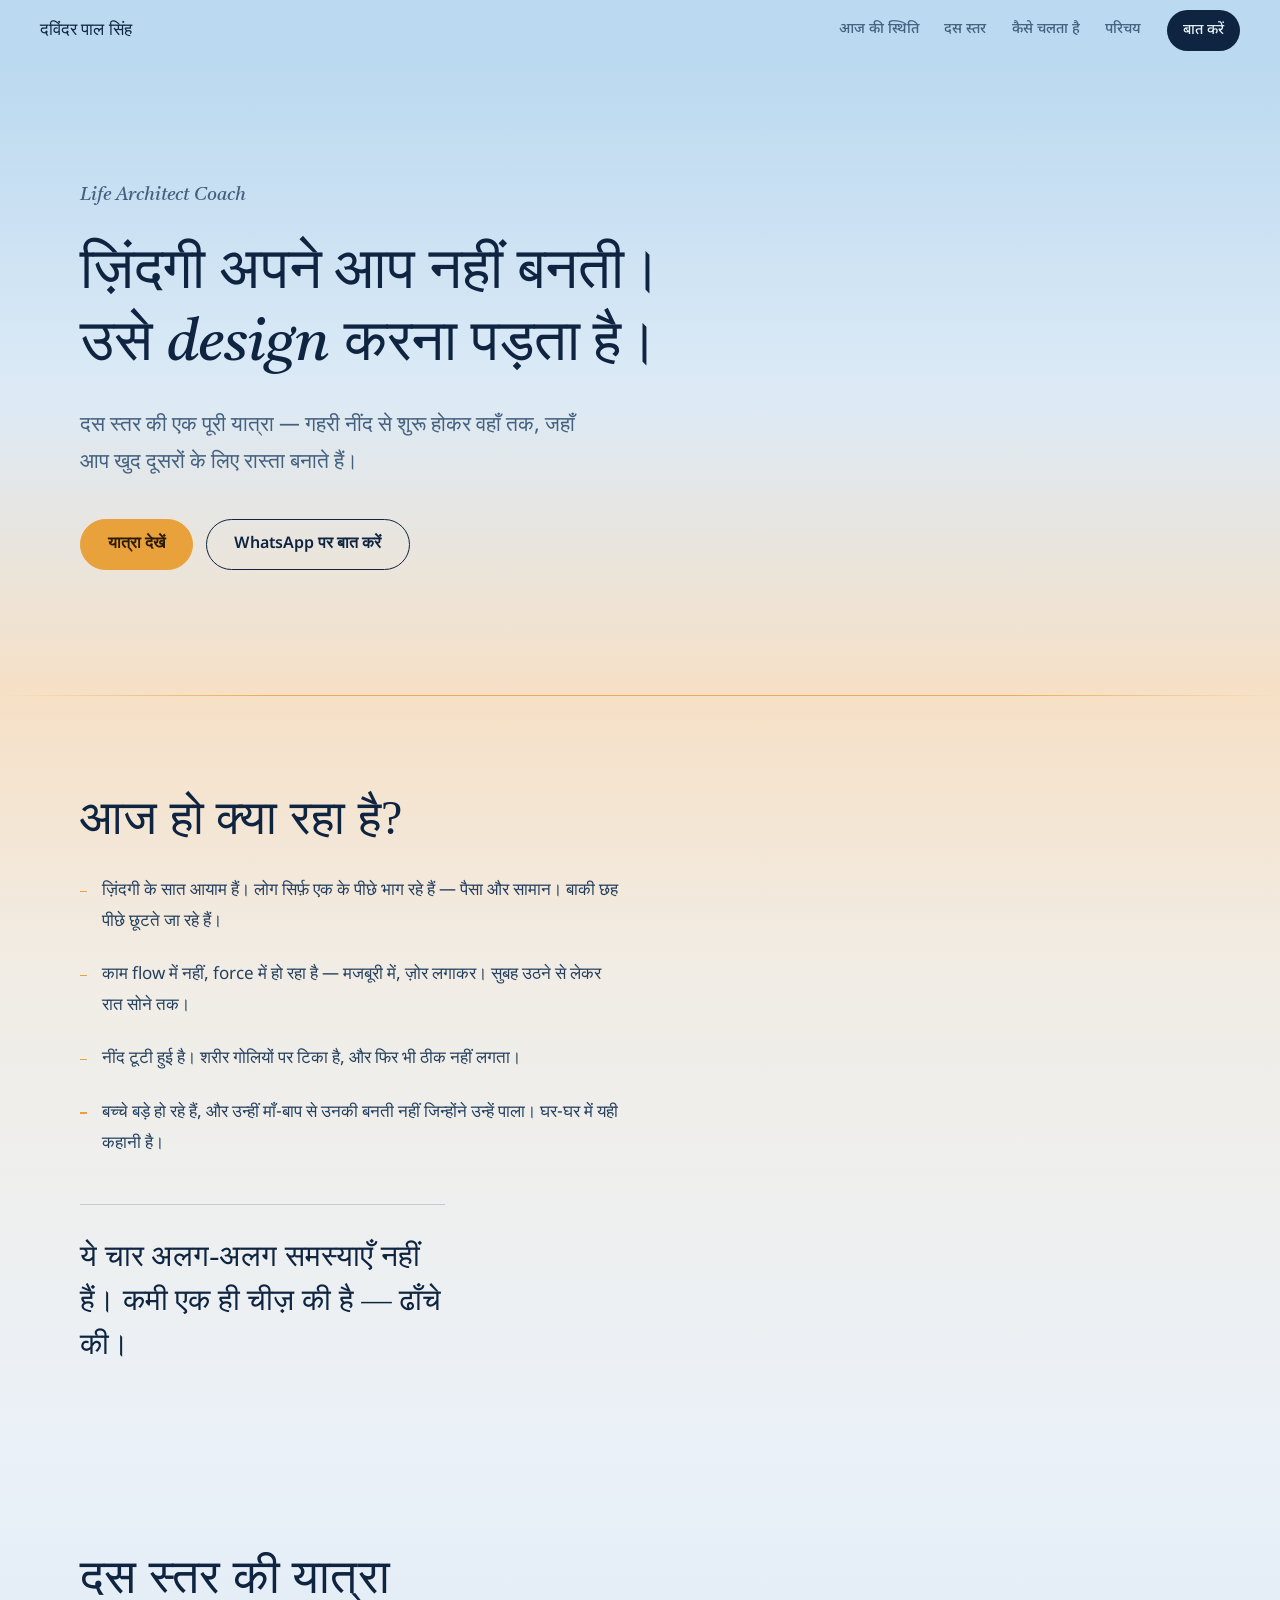
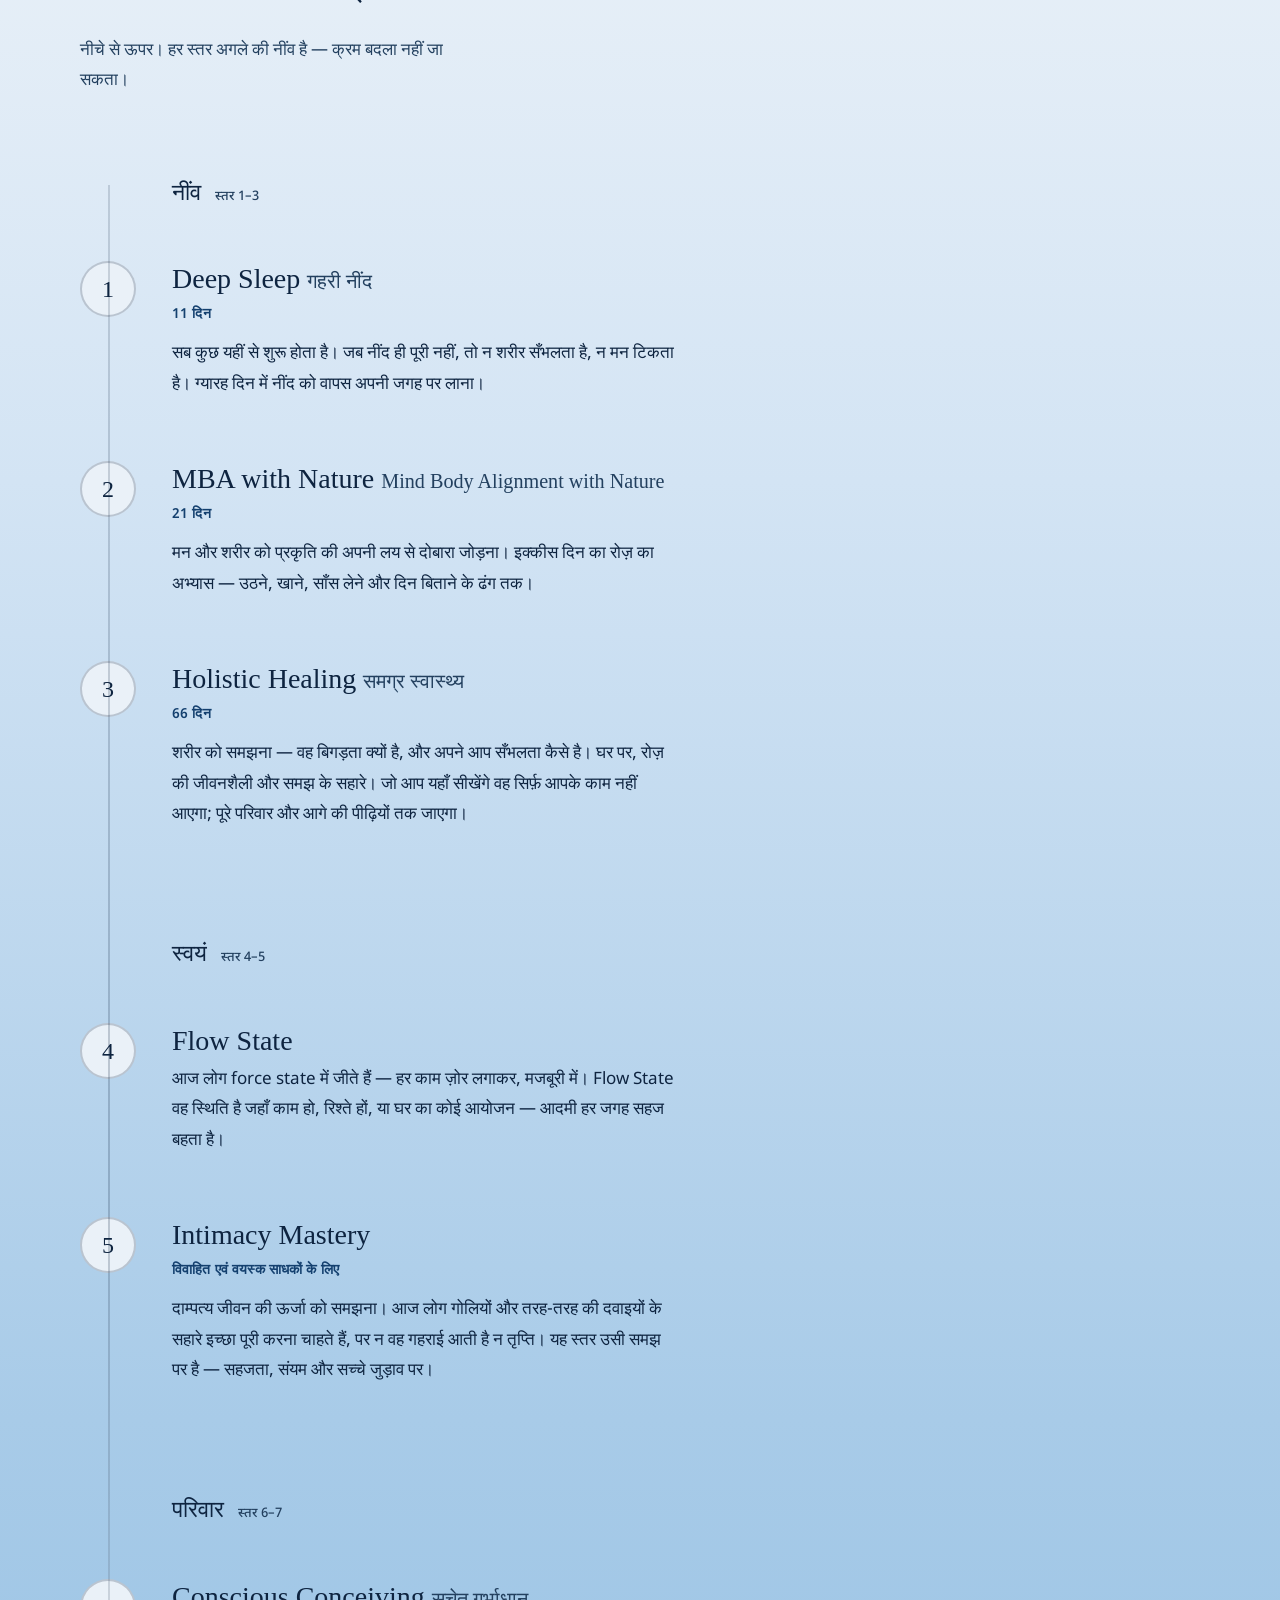
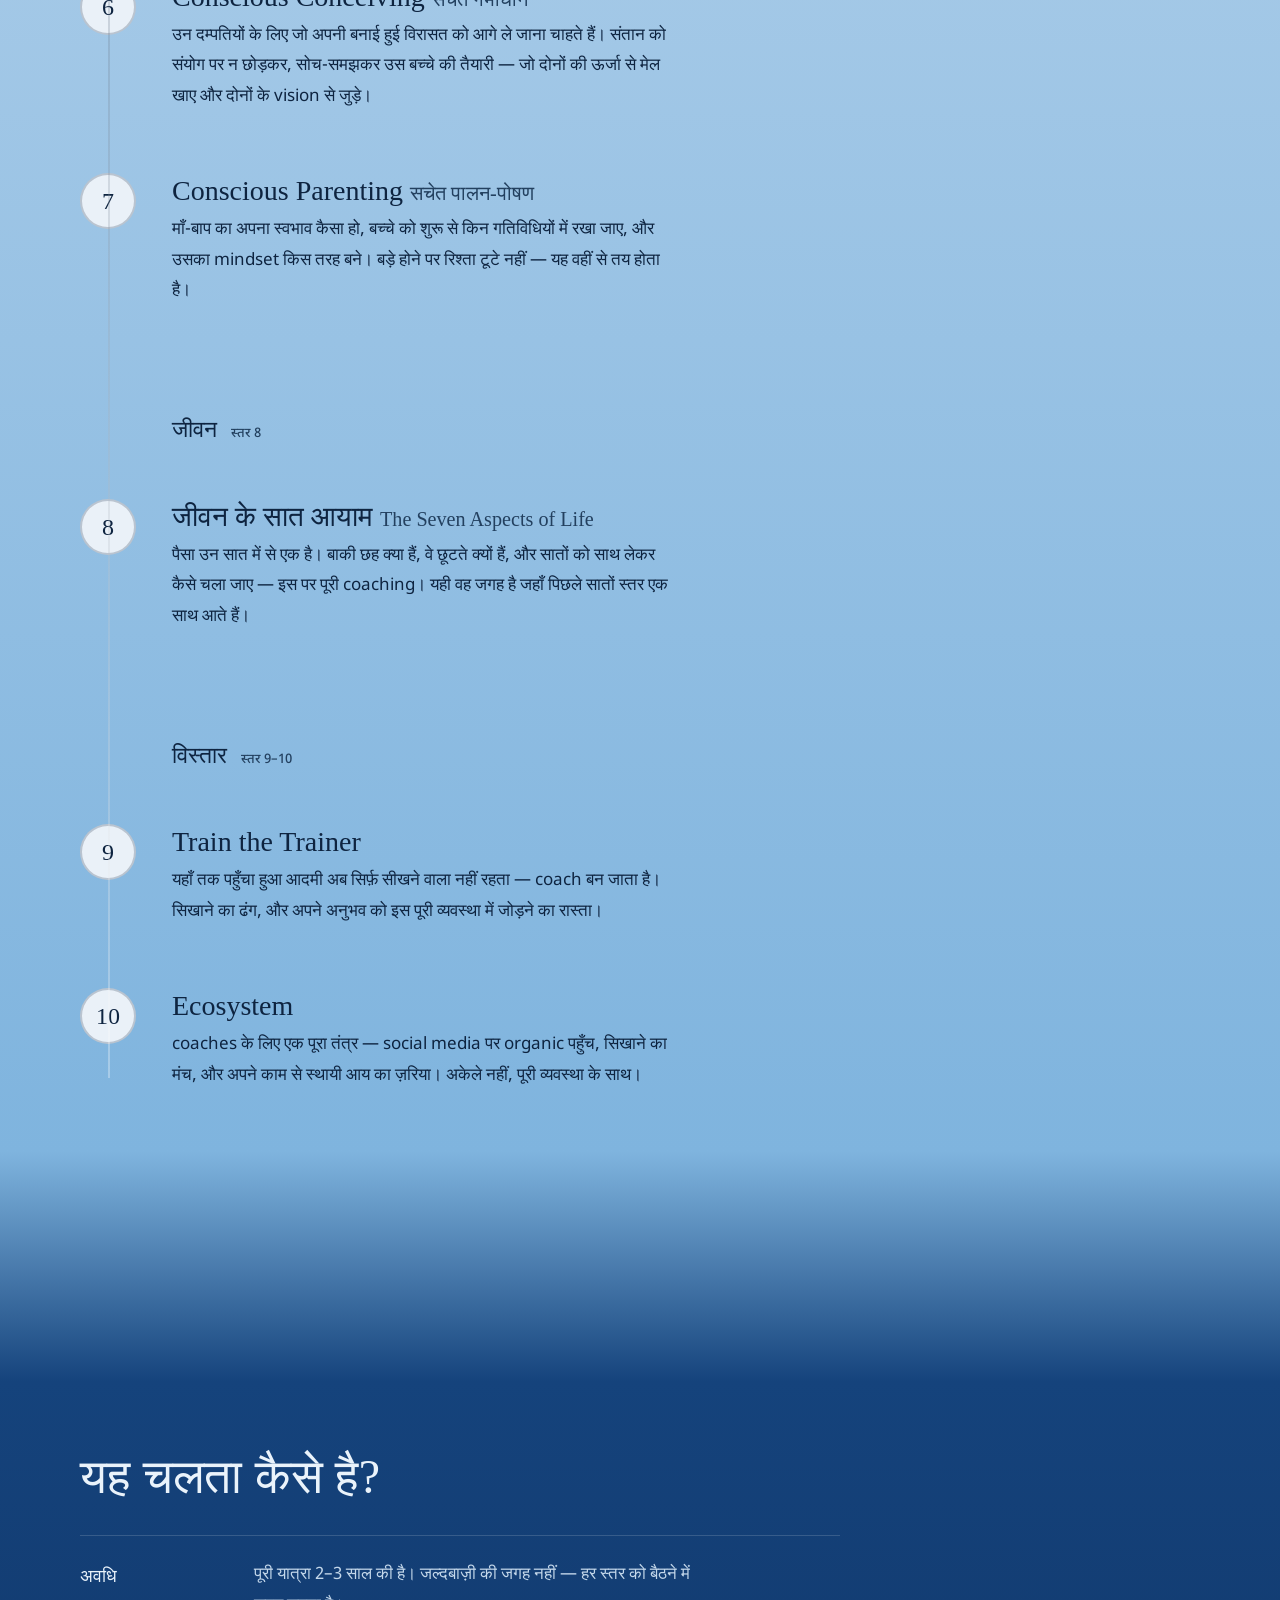
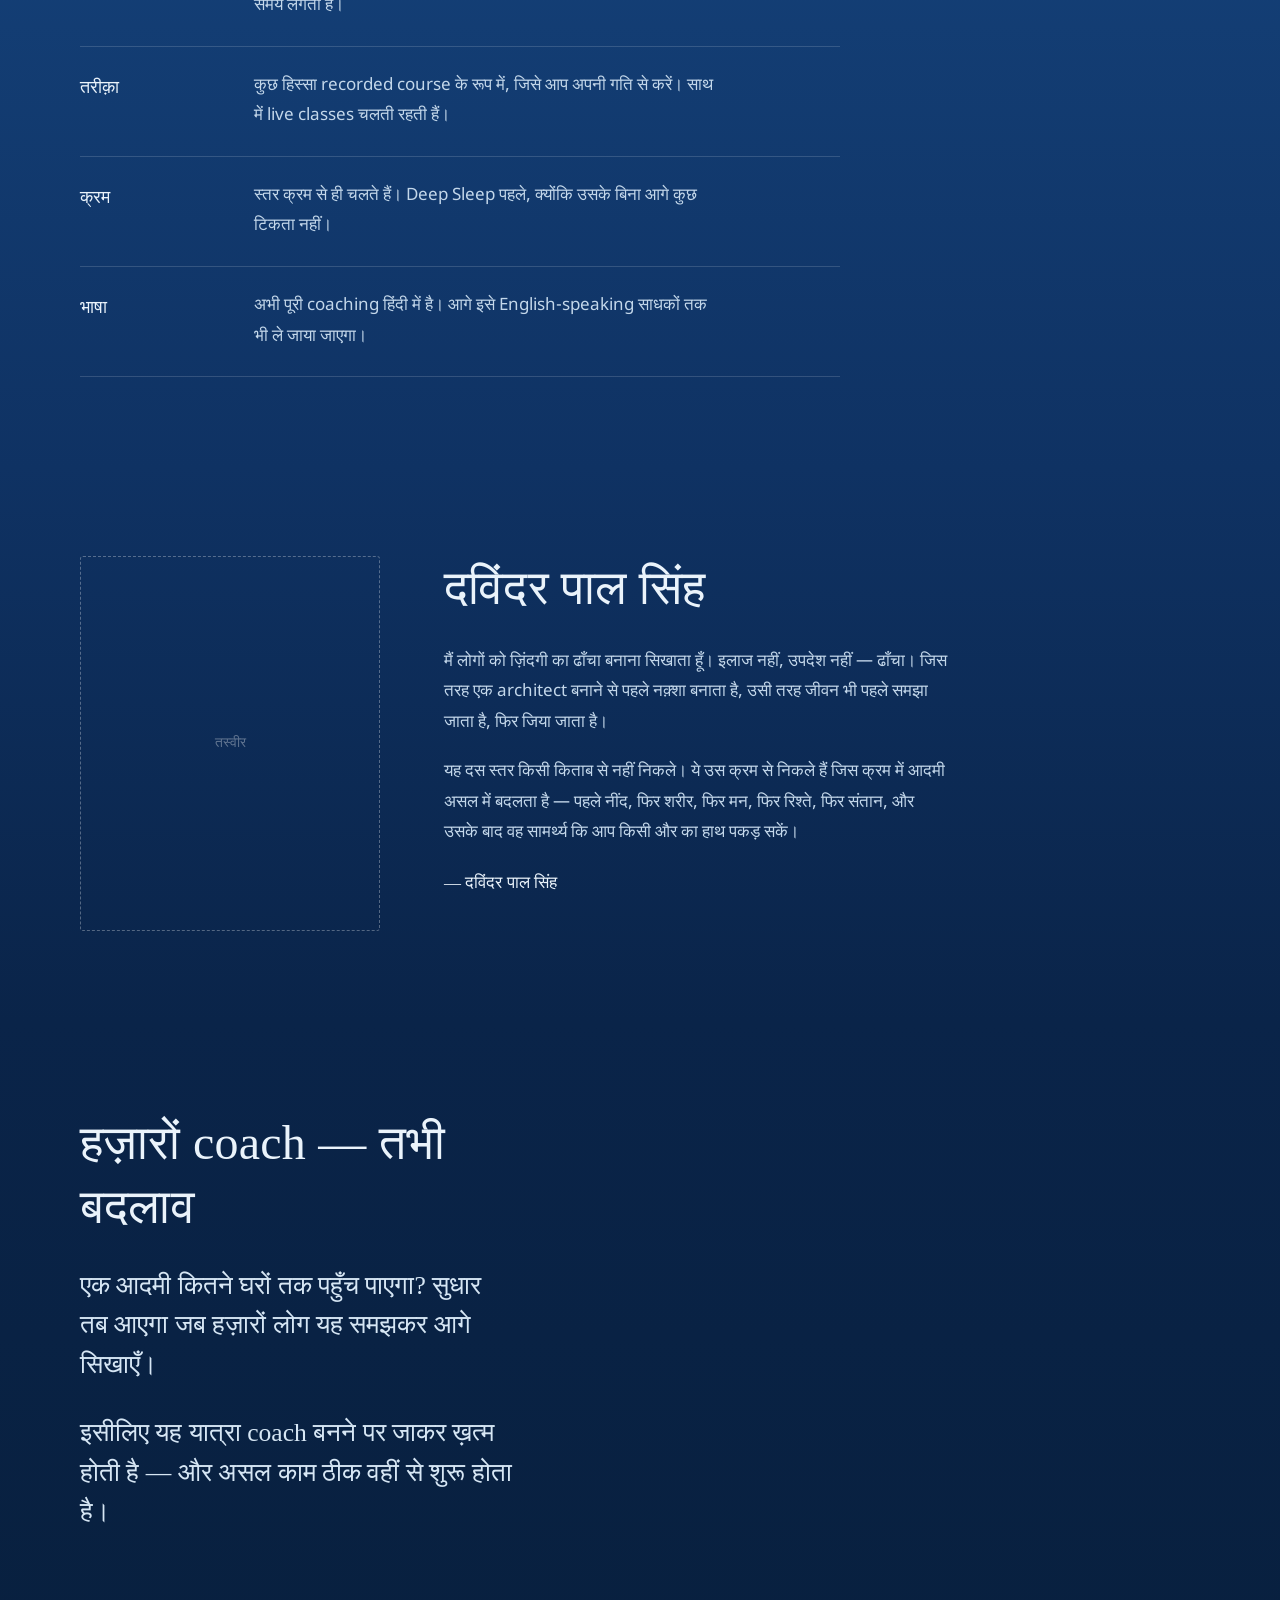
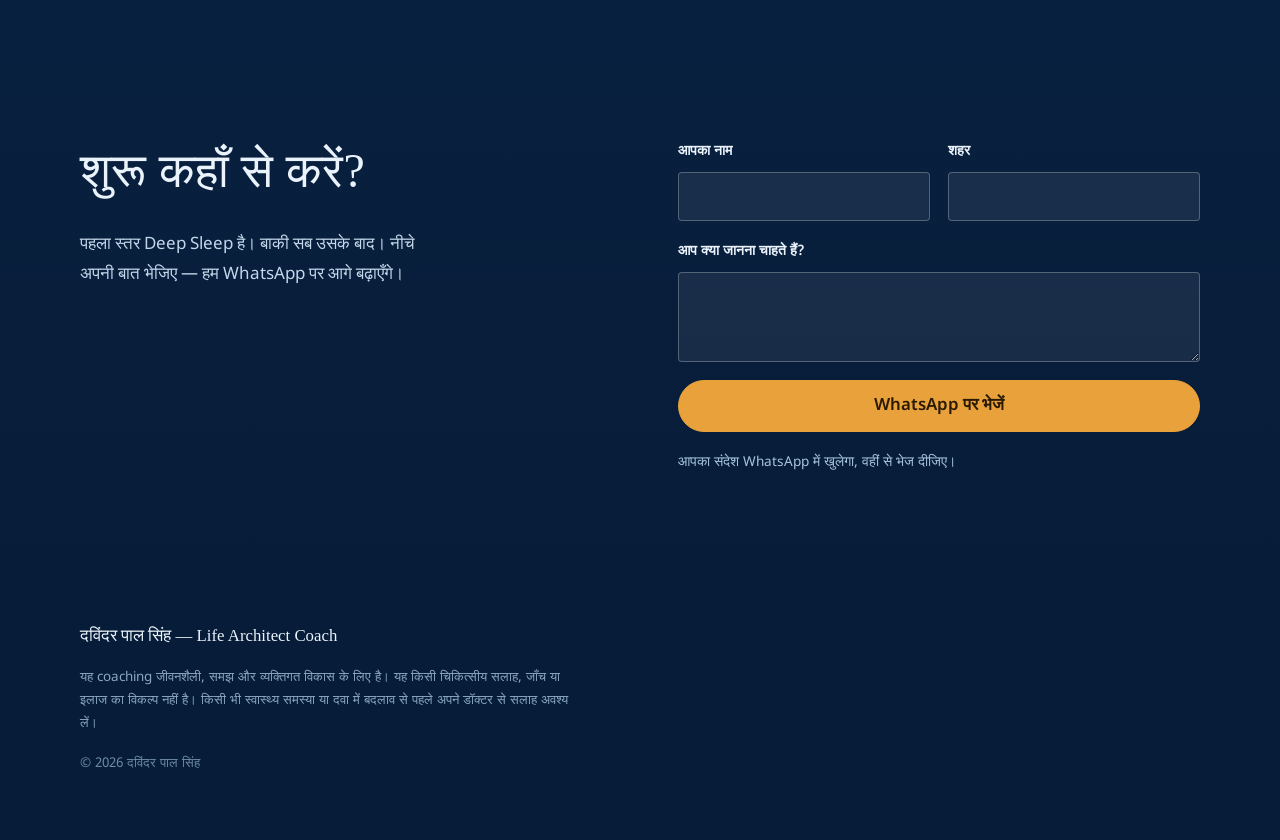
==== index.html @ b6b963d0 "Build the Life Architect Coach site Hindi-first landing page for Davinder Pal Singh's ten-level coac" ====
<!doctype html>
<html lang="hi">
<head>
<meta charset="utf-8">
<meta name="viewport" content="width=device-width, initial-scale=1">
<title>दविंदर पाल सिंह — Life Architect Coach</title>
<meta name="description" content="दस स्तर की एक पूरी यात्रा — गहरी नींद से शुरू होकर वहाँ तक, जहाँ आप खुद दूसरों के लिए रास्ता बनाते हैं। Life Architect Coach दविंदर पाल सिंह के साथ।">
<meta name="theme-color" content="#BBD9F0">

<meta property="og:type" content="website">
<meta property="og:locale" content="hi_IN">
<meta property="og:title" content="दविंदर पाल सिंह — Life Architect Coach">
<meta property="og:description" content="दस स्तर की एक पूरी यात्रा — गहरी नींद से लेकर coach बनने तक।">
<!-- EDIT: अपनी website का पता और share image यहाँ डालें -->
<meta property="og:url" content="https://dhruvmadan01.github.io/davinderpalsingh/">
<meta name="twitter:card" content="summary_large_image">

<link rel="icon" href="assets/favicon.svg" type="image/svg+xml">
<link rel="preload" href="assets/fonts/noto-deva-400.woff2" as="font" type="font/woff2" crossorigin>
<link rel="preload" href="assets/fonts/tiro-deva-400.woff2" as="font" type="font/woff2" crossorigin>
<link rel="stylesheet" href="assets/css/fonts.css">
<link rel="stylesheet" href="assets/css/site.css">
</head>
<body>

<a class="skip" href="#yatra">सीधे यात्रा पर जाएँ</a>

<header class="topbar" id="topbar">
  <a class="topbar__name" href="#top">दविंदर पाल सिंह</a>
  <nav class="topbar__nav" aria-label="मुख्य">
    <a href="#samasya">आज की स्थिति</a>
    <a href="#yatra">दस स्तर</a>
    <a href="#prarup">कैसे चलता है</a>
    <a href="#parichay">परिचय</a>
    <a class="topbar__cta" data-wa href="#sampark">बात करें</a>
  </nav>
</header>

<main id="top">

  <!-- ─────────────  HERO · ज़मीन, भोर  ───────────── -->
  <section class="hero" id="hero">
    <div class="wrap hero__inner">
      <p class="hero__role">Life Architect Coach</p>
      <h1 class="hero__title">
        ज़िंदगी अपने आप नहीं बनती।<br>
        उसे <em>design</em> करना पड़ता है।
      </h1>
      <p class="hero__lede">
        दस स्तर की एक पूरी यात्रा — गहरी नींद से शुरू होकर वहाँ तक,
        जहाँ आप खुद दूसरों के लिए रास्ता बनाते हैं।
      </p>
      <div class="hero__actions">
        <a class="btn btn--sun" href="#yatra">यात्रा देखें</a>
        <a class="btn btn--line" data-wa href="#sampark">WhatsApp पर बात करें</a>
      </div>
    </div>
    <div class="horizon" aria-hidden="true"></div>
  </section>

  <!-- ─────────────  समस्या  ───────────── -->
  <section class="band band--dawn" id="samasya">
    <div class="wrap">
      <h2 class="h2">आज हो क्या रहा है?</h2>
      <div class="observations">
        <p>ज़िंदगी के सात आयाम हैं। लोग सिर्फ़ एक के पीछे भाग रहे हैं — पैसा और सामान। बाकी छह पीछे छूटते जा रहे हैं।</p>
        <p>काम flow में नहीं, force में हो रहा है — मजबूरी में, ज़ोर लगाकर। सुबह उठने से लेकर रात सोने तक।</p>
        <p>नींद टूटी हुई है। शरीर गोलियों पर टिका है, और फिर भी ठीक नहीं लगता।</p>
        <p>बच्चे बड़े हो रहे हैं, और उन्हीं माँ-बाप से उनकी बनती नहीं जिन्होंने उन्हें पाला। घर-घर में यही कहानी है।</p>
      </div>
      <p class="pullout">ये चार अलग-अलग समस्याएँ नहीं हैं। कमी एक ही चीज़ की है — ढाँचे की।</p>
    </div>
  </section>

  <!-- ─────────────  दस स्तर · चढ़ाई  ───────────── -->
  <section class="climb" id="yatra">
    <div class="wrap">
      <header class="climb__head">
        <h2 class="h2">दस स्तर की यात्रा</h2>
        <p class="climb__sub">नीचे से ऊपर। हर स्तर अगले की नींव है — क्रम बदला नहीं जा सकता।</p>
      </header>
    </div>

    <div class="wrap ladder" id="ladder">
      <div class="ladder__rail" aria-hidden="true"><span class="ladder__fill" id="railFill"></span></div>

      <!-- नींव -->
      <h3 class="stage" id="stage-neev"><span>नींव</span><small>स्तर 1–3</small></h3>

      <article class="step" id="step-1" data-step="1">
        <div class="step__mark" aria-hidden="true"><span class="step__num">1</span></div>
        <div class="step__body">
          <h4 class="step__title">Deep Sleep <span class="step__hi">गहरी नींद</span></h4>
          <p class="step__meta">11 दिन</p>
          <p>सब कुछ यहीं से शुरू होता है। जब नींद ही पूरी नहीं, तो न शरीर सँभलता है, न मन टिकता है। ग्यारह दिन में नींद को वापस अपनी जगह पर लाना।</p>
        </div>
      </article>

      <article class="step" id="step-2" data-step="2">
        <div class="step__mark" aria-hidden="true"><span class="step__num">2</span></div>
        <div class="step__body">
          <h4 class="step__title">MBA with Nature <span class="step__hi">Mind Body Alignment with Nature</span></h4>
          <p class="step__meta">21 दिन</p>
          <p>मन और शरीर को प्रकृति की अपनी लय से दोबारा जोड़ना। इक्कीस दिन का रोज़ का अभ्यास — उठने, खाने, साँस लेने और दिन बिताने के ढंग तक।</p>
        </div>
      </article>

      <article class="step" id="step-3" data-step="3">
        <div class="step__mark" aria-hidden="true"><span class="step__num">3</span></div>
        <div class="step__body">
          <h4 class="step__title">Holistic Healing <span class="step__hi">समग्र स्वास्थ्य</span></h4>
          <p class="step__meta">66 दिन</p>
          <p>शरीर को समझना — वह बिगड़ता क्यों है, और अपने आप सँभलता कैसे है। घर पर, रोज़ की जीवनशैली और समझ के सहारे। जो आप यहाँ सीखेंगे वह सिर्फ़ आपके काम नहीं आएगा; पूरे परिवार और आगे की पीढ़ियों तक जाएगा।</p>
        </div>
      </article>

      <!-- स्वयं -->
      <h3 class="stage" id="stage-swayam"><span>स्वयं</span><small>स्तर 4–5</small></h3>

      <article class="step" id="step-4" data-step="4">
        <div class="step__mark" aria-hidden="true"><span class="step__num">4</span></div>
        <div class="step__body">
          <h4 class="step__title">Flow State</h4>
          <p>आज लोग force state में जीते हैं — हर काम ज़ोर लगाकर, मजबूरी में। Flow State वह स्थिति है जहाँ काम हो, रिश्ते हों, या घर का कोई आयोजन — आदमी हर जगह सहज बहता है।</p>
        </div>
      </article>

      <article class="step" id="step-5" data-step="5">
        <div class="step__mark" aria-hidden="true"><span class="step__num">5</span></div>
        <div class="step__body">
          <h4 class="step__title">Intimacy Mastery</h4>
          <p class="step__meta">विवाहित एवं वयस्क साधकों के लिए</p>
          <p>दाम्पत्य जीवन की ऊर्जा को समझना। आज लोग गोलियों और तरह-तरह की दवाइयों के सहारे इच्छा पूरी करना चाहते हैं, पर न वह गहराई आती है न तृप्ति। यह स्तर उसी समझ पर है — सहजता, संयम और सच्चे जुड़ाव पर।</p>
        </div>
      </article>

      <!-- परिवार -->
      <h3 class="stage" id="stage-parivar"><span>परिवार</span><small>स्तर 6–7</small></h3>

      <article class="step" id="step-6" data-step="6">
        <div class="step__mark" aria-hidden="true"><span class="step__num">6</span></div>
        <div class="step__body">
          <h4 class="step__title">Conscious Conceiving <span class="step__hi">सचेत गर्भाधान</span></h4>
          <p>उन दम्पतियों के लिए जो अपनी बनाई हुई विरासत को आगे ले जाना चाहते हैं। संतान को संयोग पर न छोड़कर, सोच-समझकर उस बच्चे की तैयारी — जो दोनों की ऊर्जा से मेल खाए और दोनों के vision से जुड़े।</p>
        </div>
      </article>

      <article class="step" id="step-7" data-step="7">
        <div class="step__mark" aria-hidden="true"><span class="step__num">7</span></div>
        <div class="step__body">
          <h4 class="step__title">Conscious Parenting <span class="step__hi">सचेत पालन-पोषण</span></h4>
          <p>माँ-बाप का अपना स्वभाव कैसा हो, बच्चे को शुरू से किन गतिविधियों में रखा जाए, और उसका mindset किस तरह बने। बड़े होने पर रिश्ता टूटे नहीं — यह वहीं से तय होता है।</p>
        </div>
      </article>

      <!-- जीवन -->
      <h3 class="stage" id="stage-jeevan"><span>जीवन</span><small>स्तर 8</small></h3>

      <article class="step" id="step-8" data-step="8">
        <div class="step__mark" aria-hidden="true"><span class="step__num">8</span></div>
        <div class="step__body">
          <h4 class="step__title">जीवन के सात आयाम <span class="step__hi">The Seven Aspects of Life</span></h4>
          <p>पैसा उन सात में से एक है। बाकी छह क्या हैं, वे छूटते क्यों हैं, और सातों को साथ लेकर कैसे चला जाए — इस पर पूरी coaching। यही वह जगह है जहाँ पिछले सातों स्तर एक साथ आते हैं।</p>
        </div>
      </article>

      <!-- विस्तार -->
      <h3 class="stage" id="stage-vistar"><span>विस्तार</span><small>स्तर 9–10</small></h3>

      <article class="step" id="step-9" data-step="9">
        <div class="step__mark" aria-hidden="true"><span class="step__num">9</span></div>
        <div class="step__body">
          <h4 class="step__title">Train the Trainer</h4>
          <p>यहाँ तक पहुँचा हुआ आदमी अब सिर्फ़ सीखने वाला नहीं रहता — coach बन जाता है। सिखाने का ढंग, और अपने अनुभव को इस पूरी व्यवस्था में जोड़ने का रास्ता।</p>
        </div>
      </article>

      <article class="step" id="step-10" data-step="10">
        <div class="step__mark" aria-hidden="true"><span class="step__num">10</span></div>
        <div class="step__body">
          <h4 class="step__title">Ecosystem</h4>
          <p>coaches के लिए एक पूरा तंत्र — social media पर organic पहुँच, सिखाने का मंच, और अपने काम से स्थायी आय का ज़रिया। अकेले नहीं, पूरी व्यवस्था के साथ।</p>
        </div>
      </article>
    </div>
  </section>

  <!-- ─────────────  प्रारूप  ───────────── -->
  <section class="band band--deep" id="prarup">
    <div class="wrap">
      <h2 class="h2 h2--light">यह चलता कैसे है?</h2>
      <dl class="facts">
        <div class="fact">
          <dt>अवधि</dt>
          <dd>पूरी यात्रा 2–3 साल की है। जल्दबाज़ी की जगह नहीं — हर स्तर को बैठने में समय लगता है।</dd>
        </div>
        <div class="fact">
          <dt>तरीक़ा</dt>
          <dd>कुछ हिस्सा recorded course के रूप में, जिसे आप अपनी गति से करें। साथ में live classes चलती रहती हैं।</dd>
        </div>
        <div class="fact">
          <dt>क्रम</dt>
          <dd>स्तर क्रम से ही चलते हैं। Deep Sleep पहले, क्योंकि उसके बिना आगे कुछ टिकता नहीं।</dd>
        </div>
        <div class="fact">
          <dt>भाषा</dt>
          <dd>अभी पूरी coaching हिंदी में है। आगे इसे English-speaking साधकों तक भी ले जाया जाएगा।</dd>
        </div>
      </dl>
    </div>
  </section>

  <!-- ─────────────  परिचय  ───────────── -->
  <section class="band band--deeper" id="parichay">
    <div class="wrap about">
      <div class="about__portrait">
        <!-- EDIT: दविंदर जी की तस्वीर assets/ में डालकर नीचे की लाइन से comment हटाएँ -->
        <!-- <img src="assets/davinder.jpg" alt="दविंदर पाल सिंह"> -->
        <div class="about__slot" aria-hidden="true"><span>तस्वीर</span></div>
      </div>
      <div class="about__text">
        <h2 class="h2 h2--light">दविंदर पाल सिंह</h2>
        <!-- EDIT: नीचे का परिचय अपने असली अनुभव, वर्षों और पृष्ठभूमि से बदलें -->
        <p>मैं लोगों को ज़िंदगी का ढाँचा बनाना सिखाता हूँ। इलाज नहीं, उपदेश नहीं — ढाँचा। जिस तरह एक architect बनाने से पहले नक़्शा बनाता है, उसी तरह जीवन भी पहले समझा जाता है, फिर जिया जाता है।</p>
        <p>यह दस स्तर किसी किताब से नहीं निकले। ये उस क्रम से निकले हैं जिस क्रम में आदमी असल में बदलता है — पहले नींद, फिर शरीर, फिर मन, फिर रिश्ते, फिर संतान, और उसके बाद वह सामर्थ्य कि आप किसी और का हाथ पकड़ सकें।</p>
        <p class="about__sign">— दविंदर पाल सिंह</p>
      </div>
    </div>
  </section>

  <!-- ─────────────  दृष्टि  ───────────── -->
  <section class="band band--high" id="drishti">
    <div class="wrap vision">
      <h2 class="h2 h2--light">हज़ारों coach — तभी बदलाव</h2>
      <p>एक आदमी कितने घरों तक पहुँच पाएगा? सुधार तब आएगा जब हज़ारों लोग यह समझकर आगे सिखाएँ।</p>
      <p>इसीलिए यह यात्रा coach बनने पर जाकर ख़त्म होती है — और असल काम ठीक वहीं से शुरू होता है।</p>
    </div>
  </section>

  <!-- ─────────────  संपर्क  ───────────── -->
  <section class="band band--highest" id="sampark">
    <div class="wrap contact">
      <div class="contact__intro">
        <h2 class="h2 h2--light">शुरू कहाँ से करें?</h2>
        <p>पहला स्तर Deep Sleep है। बाकी सब उसके बाद। नीचे अपनी बात भेजिए — हम WhatsApp पर आगे बढ़ाएँगे।</p>
      </div>

      <form class="form" id="enquiry" novalidate>
        <div class="field">
          <label for="f-naam">आपका नाम</label>
          <input id="f-naam" name="naam" type="text" autocomplete="name" required>
        </div>
        <div class="field">
          <label for="f-shahar">शहर</label>
          <input id="f-shahar" name="shahar" type="text" autocomplete="address-level2">
        </div>
        <div class="field field--wide">
          <label for="f-baat">आप क्या जानना चाहते हैं?</label>
          <textarea id="f-baat" name="baat" rows="3"></textarea>
        </div>
        <div class="field field--wide">
          <button class="btn btn--sun btn--full" type="submit">WhatsApp पर भेजें</button>
          <p class="form__note" id="formNote">आपका संदेश WhatsApp में खुलेगा, वहीं से भेज दीजिए।</p>
        </div>
      </form>
    </div>
  </section>
</main>

<footer class="foot">
  <div class="wrap foot__inner">
    <p class="foot__name">दविंदर पाल सिंह — Life Architect Coach</p>
    <p class="foot__note">यह coaching जीवनशैली, समझ और व्यक्तिगत विकास के लिए है। यह किसी चिकित्सीय सलाह, जाँच या इलाज का विकल्प नहीं है। किसी भी स्वास्थ्य समस्या या दवा में बदलाव से पहले अपने डॉक्टर से सलाह अवश्य लें।</p>
    <p class="foot__copy">© <span id="yr">2026</span> दविंदर पाल सिंह</p>
  </div>
</footer>

<script src="assets/js/site.js"></script>
</body>
</html>
---- assets/css/fonts.css ----
/* Self-hosted typefaces — SIL Open Font License 1.1.
   licenses: assets/fonts/LICENSE-*.txt
   Served from this domain so the page does not wait on a third
   party; matters on Indian mobile data. */

/* ── Tiro Devanagari Hindi · display ── */
@font-face{font-family:"Tiro Devanagari Hindi";font-style:normal;font-weight:400;font-display:swap;src:url("../fonts/tiro-deva-400.woff2") format("woff2");unicode-range:U+0900-097F,U+1CD0-1CF9,U+200C-200D,U+20A8,U+20B9,U+20F0,U+25CC,U+A830-A839,U+A8E0-A8FF,U+11B00-11B09}
@font-face{font-family:"Tiro Devanagari Hindi";font-style:normal;font-weight:400;font-display:swap;src:url("../fonts/tiro-latin-400.woff2") format("woff2");unicode-range:U+0000-00FF,U+0131,U+0152-0153,U+02BB-02BC,U+02C6,U+02DA,U+02DC,U+0304,U+0308,U+0329,U+2000-206F,U+20AC,U+2122,U+2191,U+2193,U+2212,U+2215,U+FEFF,U+FFFD}
@font-face{font-family:"Tiro Devanagari Hindi";font-style:italic;font-weight:400;font-display:swap;src:url("../fonts/tiro-latin-400i.woff2") format("woff2");unicode-range:U+0000-00FF,U+0131,U+0152-0153,U+02BB-02BC,U+02C6,U+02DA,U+02DC,U+0304,U+0308,U+0329,U+2000-206F,U+20AC,U+2122,U+2191,U+2193,U+2212,U+2215,U+FEFF,U+FFFD}

/* ── Noto Sans Devanagari · text ── */
@font-face{font-family:"Noto Sans Devanagari";font-style:normal;font-weight:400;font-display:swap;src:url("../fonts/noto-deva-400.woff2") format("woff2");unicode-range:U+0900-097F,U+1CD0-1CF9,U+200C-200D,U+20A8,U+20B9,U+20F0,U+25CC,U+A830-A839,U+A8E0-A8FF,U+11B00-11B09}
@font-face{font-family:"Noto Sans Devanagari";font-style:normal;font-weight:400;font-display:swap;src:url("../fonts/noto-latin-400.woff2") format("woff2");unicode-range:U+0000-00FF,U+0131,U+0152-0153,U+02BB-02BC,U+02C6,U+02DA,U+02DC,U+0304,U+0308,U+0329,U+2000-206F,U+20AC,U+2122,U+2191,U+2193,U+2212,U+2215,U+FEFF,U+FFFD}
@font-face{font-family:"Noto Sans Devanagari";font-style:normal;font-weight:500;font-display:swap;src:url("../fonts/noto-deva-500.woff2") format("woff2");unicode-range:U+0900-097F,U+1CD0-1CF9,U+200C-200D,U+20A8,U+20B9,U+20F0,U+25CC,U+A830-A839,U+A8E0-A8FF,U+11B00-11B09}
@font-face{font-family:"Noto Sans Devanagari";font-style:normal;font-weight:500;font-display:swap;src:url("../fonts/noto-latin-500.woff2") format("woff2");unicode-range:U+0000-00FF,U+0131,U+0152-0153,U+02BB-02BC,U+02C6,U+02DA,U+02DC,U+0304,U+0308,U+0329,U+2000-206F,U+20AC,U+2122,U+2191,U+2193,U+2212,U+2215,U+FEFF,U+FFFD}
@font-face{font-family:"Noto Sans Devanagari";font-style:normal;font-weight:600;font-display:swap;src:url("../fonts/noto-deva-600.woff2") format("woff2");unicode-range:U+0900-097F,U+1CD0-1CF9,U+200C-200D,U+20A8,U+20B9,U+20F0,U+25CC,U+A830-A839,U+A8E0-A8FF,U+11B00-11B09}
@font-face{font-family:"Noto Sans Devanagari";font-style:normal;font-weight:600;font-display:swap;src:url("../fonts/noto-latin-600.woff2") format("woff2");unicode-range:U+0000-00FF,U+0131,U+0152-0153,U+02BB-02BC,U+02C6,U+02DA,U+02DC,U+0304,U+0308,U+0329,U+2000-206F,U+20AC,U+2122,U+2191,U+2193,U+2212,U+2215,U+FEFF,U+FFFD}
---- assets/css/site.css ----
/* ============================================================
   दविंदर पाल सिंह — Life Architect Coach
   Concept: the page is one continuous sky. Scrolling down is
   climbing. Dawn horizon at the top, high azure at the bottom.
   ============================================================ */

:root{
  /* sky, ground to stratosphere */
  --zenith:#BBD9F0;
  --morning:#DCEAF6;
  --dawn:#F6E0C6;
  --haze:#EAF1F8;
  --mid:#6BA6D8;
  --azure:#15437C;
  --deep:#0C2B52;
  --strato:#071C38;

  --sun:#E9A23B;
  --ink:#0E2440;
  --ink-soft:#44607F;
  --ink-mid:#23405F;   /* secondary text on mid-sky */
  --ink-meta:#14406F;  /* duration / meta on mid-sky */
  --light:#EAF3FB;
  --light-soft:#A8C4DF;

  --rail-col:92px;
  --railx:28px;

  --measure:62ch;
  --gutter:clamp(1.25rem,5vw,2.5rem);
  --bandpad:clamp(3.5rem,7vw,6rem);

  --sans:"Noto Sans Devanagari",system-ui,sans-serif;
  --serif:"Tiro Devanagari Hindi","Noto Serif Devanagari",Georgia,serif;
}

*,*::before,*::after{box-sizing:border-box}

[id]{scroll-margin-top:84px}

/* html paints the overscroll gutter (matches the footer); body paints the
   strip behind the sticky bar (matches the top of the hero sky). */
html{scroll-behavior:smooth;-webkit-text-size-adjust:100%;background:var(--strato)}
@media (prefers-reduced-motion:reduce){html{scroll-behavior:auto}}

body{
  margin:0;
  font-family:var(--sans);
  font-size:1.0625rem;
  font-weight:400;
  line-height:1.8;            /* Devanagari needs room for matras */
  color:var(--ink);
  background:var(--zenith);
  -webkit-font-smoothing:antialiased;
  overflow-x:hidden;
}

p{margin:0 0 1.1em;max-width:var(--measure)}
a{color:inherit}

.wrap{width:min(1120px,100% - var(--gutter)*2);margin-inline:auto}

.skip{
  position:absolute;left:-9999px;top:0;z-index:99;
  background:var(--sun);color:#2A1A00;padding:.7rem 1.1rem;font-weight:600;
}
.skip:focus{left:.5rem;top:.5rem}

:focus-visible{outline:2px solid var(--sun);outline-offset:3px;border-radius:2px}

/* ── display type ───────────────────────────────────────── */
.h2{
  font-family:var(--serif);
  font-weight:400;
  font-size:clamp(1.9rem,1.35rem + 2.3vw,3rem);
  line-height:1.35;
  letter-spacing:.005em;
  margin:0 0 1.6rem;
  max-width:18ch;
}
.h2--light{color:var(--light)}

/* ── top bar ────────────────────────────────────────────── */
.topbar{
  position:sticky;top:0;z-index:40;
  display:flex;align-items:center;justify-content:space-between;gap:1rem;
  padding:.65rem var(--gutter);
  background:transparent;
  border-bottom:1px solid transparent;
  transition:background .3s ease,border-color .3s ease,color .3s ease;
}
.topbar__name{
  font-family:var(--serif);font-size:1.0625rem;text-decoration:none;white-space:nowrap;
}
.topbar__nav{display:flex;align-items:center;gap:clamp(.7rem,2vw,1.6rem)}
.topbar__nav a{
  text-decoration:none;font-size:.9rem;font-weight:500;color:var(--ink-soft);
  padding:.25rem 0;border-bottom:1.5px solid transparent;
}
.topbar__nav a:hover{color:var(--ink);border-bottom-color:var(--sun)}
.topbar__cta{
  background:var(--ink);color:var(--light) !important;
  padding:.45rem 1rem !important;border-radius:999px;border-bottom:0 !important;
}
.topbar__cta:hover{background:var(--sun);color:#2A1A00 !important}

.topbar.is-stuck{
  background:rgba(226,238,250,.82);
  backdrop-filter:blur(10px);
  border-bottom-color:rgba(14,36,64,.1);
}

/* dark half of the page */
.topbar.is-high{
  background:rgba(10,32,62,.82);
  border-bottom-color:rgba(255,255,255,.12);
  color:var(--light);
}
.topbar.is-high .topbar__nav a{color:var(--light-soft)}
.topbar.is-high .topbar__nav a:hover{color:#fff}
.topbar.is-high .topbar__cta{background:var(--sun);color:#2A1A00 !important}

@media (max-width:760px){
  .topbar__nav a:not(.topbar__cta){display:none}
}

/* ── hero · standing on the ground at dawn ──────────────── */
.hero{
  position:relative;
  background:linear-gradient(180deg,var(--zenith) 0%,var(--morning) 52%,var(--dawn) 100%);
  padding:clamp(4rem,13vh,8rem) 0 clamp(5rem,14vh,9rem);
}
/* hero shares the page's left edge rather than sitting in a narrower
   centred box, so hero / climb / bands all start on the same line */
.hero__role{
  font-family:var(--serif);font-style:italic;
  font-size:clamp(1rem,.9rem + .4vw,1.2rem);
  color:var(--ink-soft);margin:0 0 1.2rem;
}
.hero__title{
  font-family:var(--serif);font-weight:400;
  font-size:clamp(2.1rem,1.25rem + 3.5vw,3.6rem);
  line-height:1.26;letter-spacing:-.005em;
  margin:0 0 1.5rem;max-width:860px;text-wrap:balance;
}
.hero__title em{font-style:italic}
.hero__lede{
  font-size:clamp(1.05rem,.98rem + .45vw,1.3rem);
  color:var(--ink-soft);max-width:46ch;margin-bottom:2.3rem;
}
.hero__actions{display:flex;flex-wrap:wrap;gap:.8rem}

.horizon{
  position:absolute;left:0;right:0;bottom:0;height:1px;
  background:linear-gradient(90deg,transparent,rgba(233,162,59,.85) 22%,rgba(233,162,59,.85) 78%,transparent);
}

@media (prefers-reduced-motion:no-preference){
  .hero__role,.hero__title,.hero__lede,.hero__actions{
    animation:rise .9s cubic-bezier(.22,.7,.3,1) backwards;
  }
  .hero__title{animation-delay:.08s}
  .hero__lede{animation-delay:.16s}
  .hero__actions{animation-delay:.24s}
  .horizon{animation:widen 1.4s cubic-bezier(.22,.7,.3,1) backwards;animation-delay:.1s}
}
@keyframes rise{from{opacity:0;transform:translateY(14px)}to{opacity:1;transform:none}}
@keyframes widen{from{opacity:0;transform:scaleX(.3)}to{opacity:1;transform:none}}

/* ── buttons ────────────────────────────────────────────── */
.btn{
  display:inline-block;text-decoration:none;font-family:var(--sans);
  font-size:1rem;font-weight:600;line-height:1.2;
  padding:.95rem 1.7rem;border-radius:999px;border:1.5px solid transparent;
  cursor:pointer;transition:transform .18s ease,background .18s ease,color .18s ease;
}
.btn--sun{background:var(--sun);color:#2A1A00;border-color:var(--sun)}
.btn--sun:hover{transform:translateY(-2px)}
.btn--line{border-color:currentColor;color:var(--ink)}
.btn--line:hover{background:var(--ink);color:var(--light);border-color:var(--ink)}
.btn--full{width:100%;font-size:1.05rem}

/* ── generic bands ──────────────────────────────────────── */
.band{padding:var(--bandpad) 0}
.band--dawn    {background:linear-gradient(180deg,var(--dawn) 0%,#F1EDE6 38%,var(--haze) 100%)}
.band--deep    {background:linear-gradient(180deg,var(--azure) 0%,#0F3263 100%);color:var(--light);padding-top:calc(var(--bandpad) * .7)}
.band--deeper  {background:linear-gradient(180deg,#0F3263 0%,#0A2449 100%);color:var(--light)}
.band--high    {background:linear-gradient(180deg,#0A2449 0%,#08203F 100%);color:var(--light)}
.band--highest {background:linear-gradient(180deg,#08203F 0%,var(--strato) 100%);color:var(--light)}

/* ── आज हो क्या रहा है ──────────────────────────────────── */
.observations{max-width:60ch;margin-bottom:2.8rem}
.observations p{
  position:relative;padding-left:1.4rem;margin-bottom:1.35em;
  font-size:1.0625rem;color:#24405E;
}
.observations p::before{
  content:"";position:absolute;left:0;top:.85em;
  width:7px;height:1.5px;background:var(--sun);
}
.pullout{
  font-family:var(--serif);
  font-size:clamp(1.3rem,1.05rem + 1.1vw,1.9rem);
  line-height:1.45;max-width:24ch;margin:0;
  padding-top:1.8rem;border-top:1px solid rgba(14,36,64,.18);
}

/* ══════════════════════════════════════════════════════════
   THE CLIMB — altimeter + ten levels
   ══════════════════════════════════════════════════════════ */
.climb{
  padding:var(--bandpad) 0 16rem;
  background:linear-gradient(180deg,
    var(--haze) 0%,#D3E4F4 20%,#A8CBE8 50%,
    #7FB4DE calc(100% - 230px),var(--azure) 100%);
}
/* climb shares the page's left edge: .ladder stays a full wrap (so the rail
   lines up with the marks) and the rows inside are what get capped. */
.climb__head,.step,.stage{max-width:820px}
.climb__head{margin-bottom:clamp(3rem,7vw,5rem)}
.climb__sub{font-size:1.0625rem;color:var(--ink-mid);max-width:44ch}

.ladder{position:relative}

.ladder__rail{
  position:absolute;left:var(--railx);top:.5rem;bottom:3rem;width:2px;
  background:linear-gradient(180deg,rgba(14,36,64,.16),rgba(14,36,64,.22) 40%,rgba(255,255,255,.3));
}
.ladder__fill{
  position:absolute;left:0;top:0;width:100%;height:0;
  background:linear-gradient(180deg,var(--sun),#F2C37A);
}
@media (prefers-reduced-motion:no-preference){
  .ladder__fill{transition:height .25s linear}
}

/* stage headings sit in the content column */
.stage{
  margin:clamp(3rem,6vw,4.5rem) 0 1.8rem var(--rail-col);
  display:flex;align-items:baseline;gap:.9rem;
  font-family:var(--serif);font-weight:400;
  font-size:clamp(1.15rem,1rem + .6vw,1.45rem);
  line-height:1.3;color:var(--ink);
}
.stage:first-of-type{margin-top:0}
.stage small{
  font-family:var(--sans);font-size:.82rem;font-weight:500;
  color:var(--ink-mid);letter-spacing:.01em;
}

/* one level */
.step{
  display:grid;grid-template-columns:var(--rail-col) 1fr;
  align-items:start;
  padding:1.6rem 0 2.2rem;
}
.step__mark{
  width:56px;height:56px;flex:none;
  display:grid;place-items:center;
  border-radius:50%;
  background:var(--haze);
  border:2px solid rgba(14,36,64,.22);
  transition:border-color .3s ease,background .3s ease,transform .3s ease;
}
.step__num{
  font-family:var(--serif);font-size:1.5rem;line-height:1;color:var(--ink);
  transition:color .3s ease;
}
.step.is-active .step__mark{border-color:var(--sun);transform:scale(1.06)}

.step__title{
  font-family:var(--serif);font-weight:400;
  font-size:clamp(1.3rem,1.1rem + .9vw,1.75rem);
  line-height:1.3;margin:0 0 .35rem;color:var(--ink);
}
.step__hi{font-size:.72em;color:var(--ink-mid)}
.step__meta{
  font-size:.86rem;font-weight:600;color:var(--ink-meta);
  margin:0 0 .7rem;letter-spacing:.01em;
}
.step__body p:last-child{margin-bottom:0;max-width:56ch}

@media (max-width:760px){
  :root{--rail-col:58px;--railx:18px}
  .step__mark{width:36px;height:36px;border-width:1.5px}
  .step__num{font-size:1.05rem}
  .step{padding:1.1rem 0 1.8rem}
  .stage{margin-left:var(--rail-col);gap:.6rem}
  .stage small{font-size:.75rem}
  .step__hi{display:block;font-size:.95rem;margin-top:.15rem}
}

/* ── प्रारूप ─────────────────────────────────────────────── */
.facts{display:grid;gap:0;margin:0;max-width:760px}
.fact{
  display:grid;grid-template-columns:150px 1fr;gap:1.5rem;
  padding:1.5rem 0;border-top:1px solid rgba(255,255,255,.15);
}
.fact:last-child{border-bottom:1px solid rgba(255,255,255,.15)}
.fact dt{
  font-family:var(--serif);font-size:1.15rem;color:var(--light);
}
.fact dd{margin:0;color:#C3D7EA;max-width:52ch}
@media (max-width:640px){
  .fact{grid-template-columns:1fr;gap:.4rem}
}

/* ── परिचय ───────────────────────────────────────────────── */
.about{display:grid;grid-template-columns:300px 1fr;gap:clamp(2rem,5vw,4rem);align-items:start}
.about__portrait img{width:100%;height:auto;display:block;border-radius:3px}
.about__slot{
  aspect-ratio:4/5;display:grid;place-items:center;
  border:1px dashed rgba(255,255,255,.3);border-radius:3px;
  color:rgba(255,255,255,.35);font-size:.85rem;
}
.about__text p{color:#C3D7EA;max-width:56ch}
.about__sign{font-family:var(--serif);color:var(--light) !important}
@media (max-width:820px){
  .about{grid-template-columns:1fr;max-width:460px}
}

/* ── दृष्टि ───────────────────────────────────────────────── */
.vision p{
  font-family:var(--serif);
  font-size:clamp(1.2rem,1rem + .9vw,1.6rem);
  line-height:1.55;color:#D6E6F4;max-width:34ch;
}

/* ── संपर्क ──────────────────────────────────────────────── */
.contact{display:grid;grid-template-columns:1fr 1fr;gap:clamp(2.5rem,6vw,5rem);align-items:start}
.contact__intro p{color:#C3D7EA;max-width:38ch}
@media (max-width:860px){.contact{grid-template-columns:1fr}}

.form{display:grid;grid-template-columns:1fr 1fr;gap:1.1rem}
.field{display:flex;flex-direction:column;gap:.45rem}
.field--wide{grid-column:1/-1}
.field label{font-size:.9rem;font-weight:600;color:var(--light)}
.field input,.field textarea{
  font-family:var(--sans);font-size:1rem;color:var(--light);
  background:rgba(255,255,255,.07);
  border:1px solid rgba(255,255,255,.25);border-radius:4px;
  padding:.8rem .9rem;width:100%;resize:vertical;
}
.field input:focus,.field textarea:focus{
  border-color:var(--sun);background:rgba(255,255,255,.11);outline:none;
}
.field input[aria-invalid="true"]{border-color:#F2927A}
.form__note{font-size:.85rem;color:var(--light-soft);margin:.7rem 0 0;max-width:40ch}
@media (max-width:520px){.form{grid-template-columns:1fr}}

/* ── footer ─────────────────────────────────────────────── */
.foot{background:var(--strato);color:var(--light-soft);padding:3.5rem 0 4rem}
.foot__inner{display:grid;gap:1rem}
.foot__name{font-family:var(--serif);color:var(--light);font-size:1.05rem;margin:0}
.foot__note{font-size:.84rem;line-height:1.7;max-width:70ch;margin:0;color:#8AA6C2}
.foot__copy{font-size:.84rem;margin:0;color:#6B88A6}
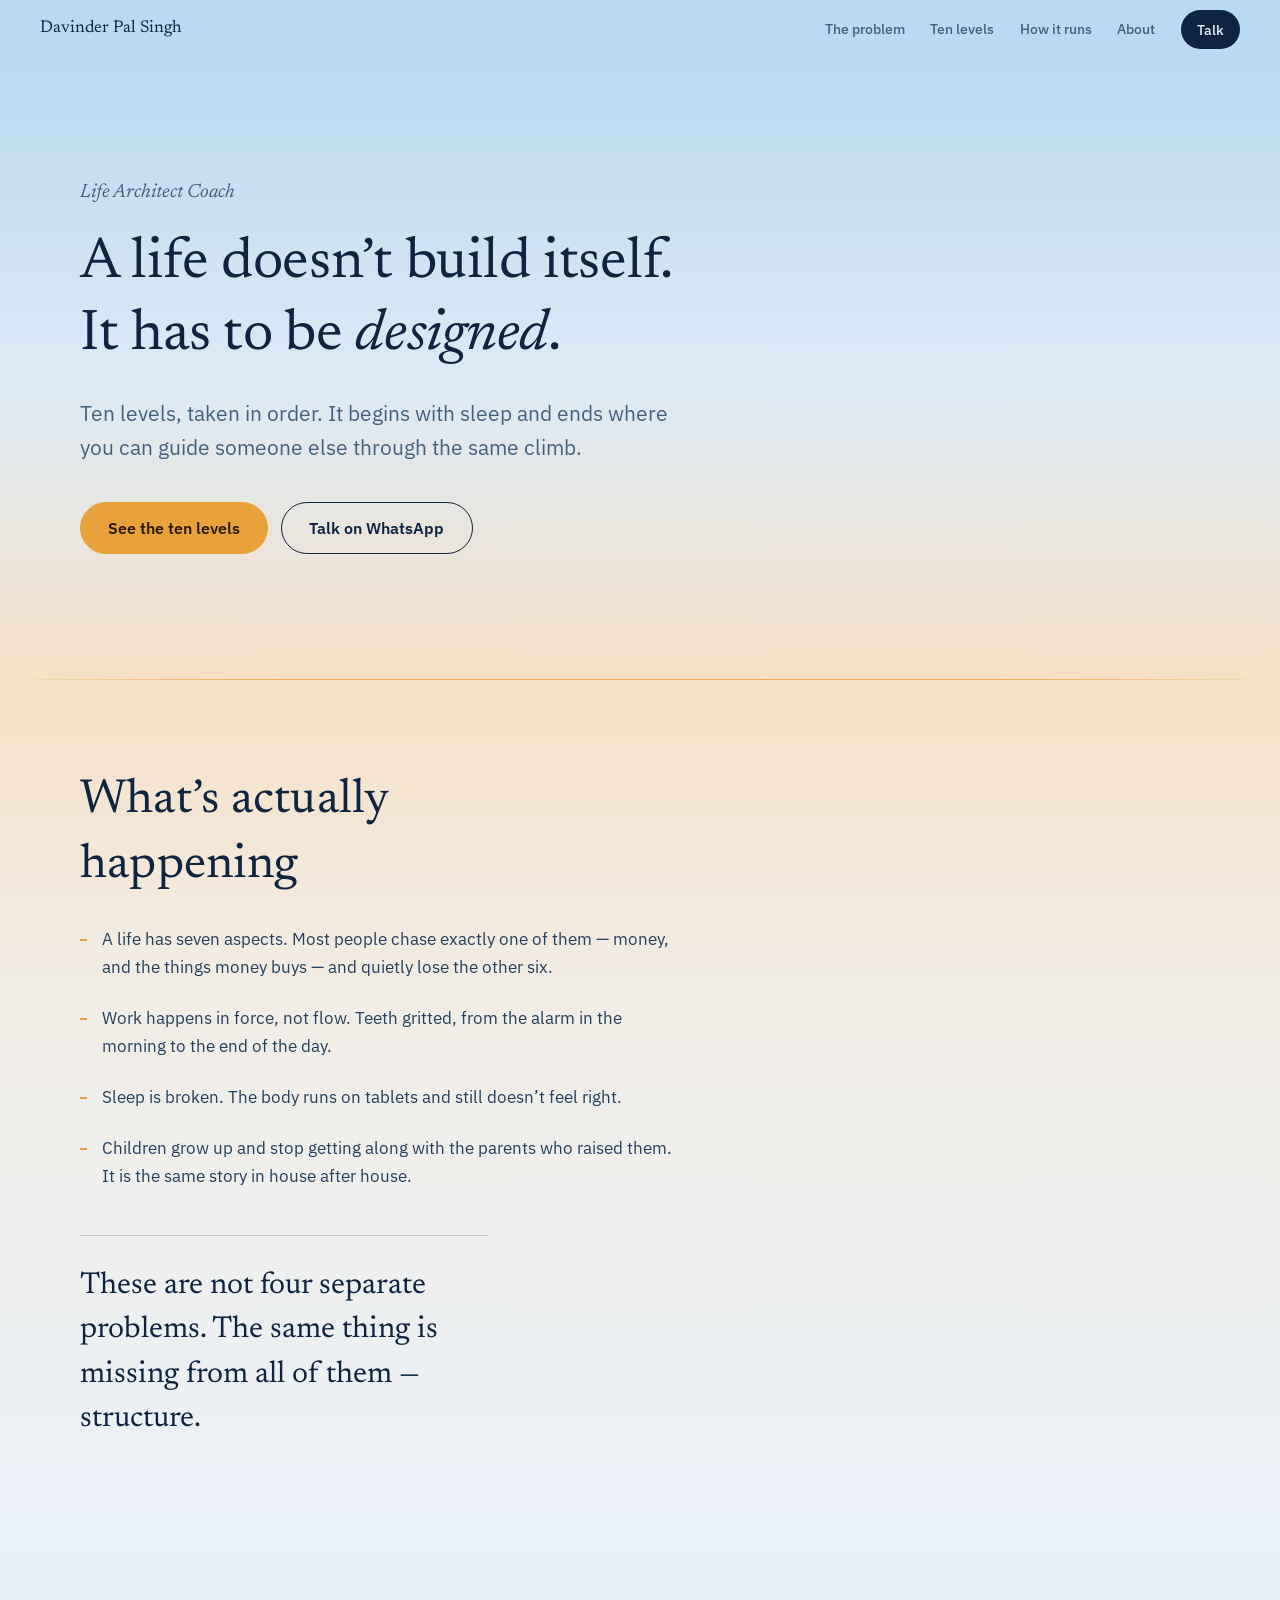
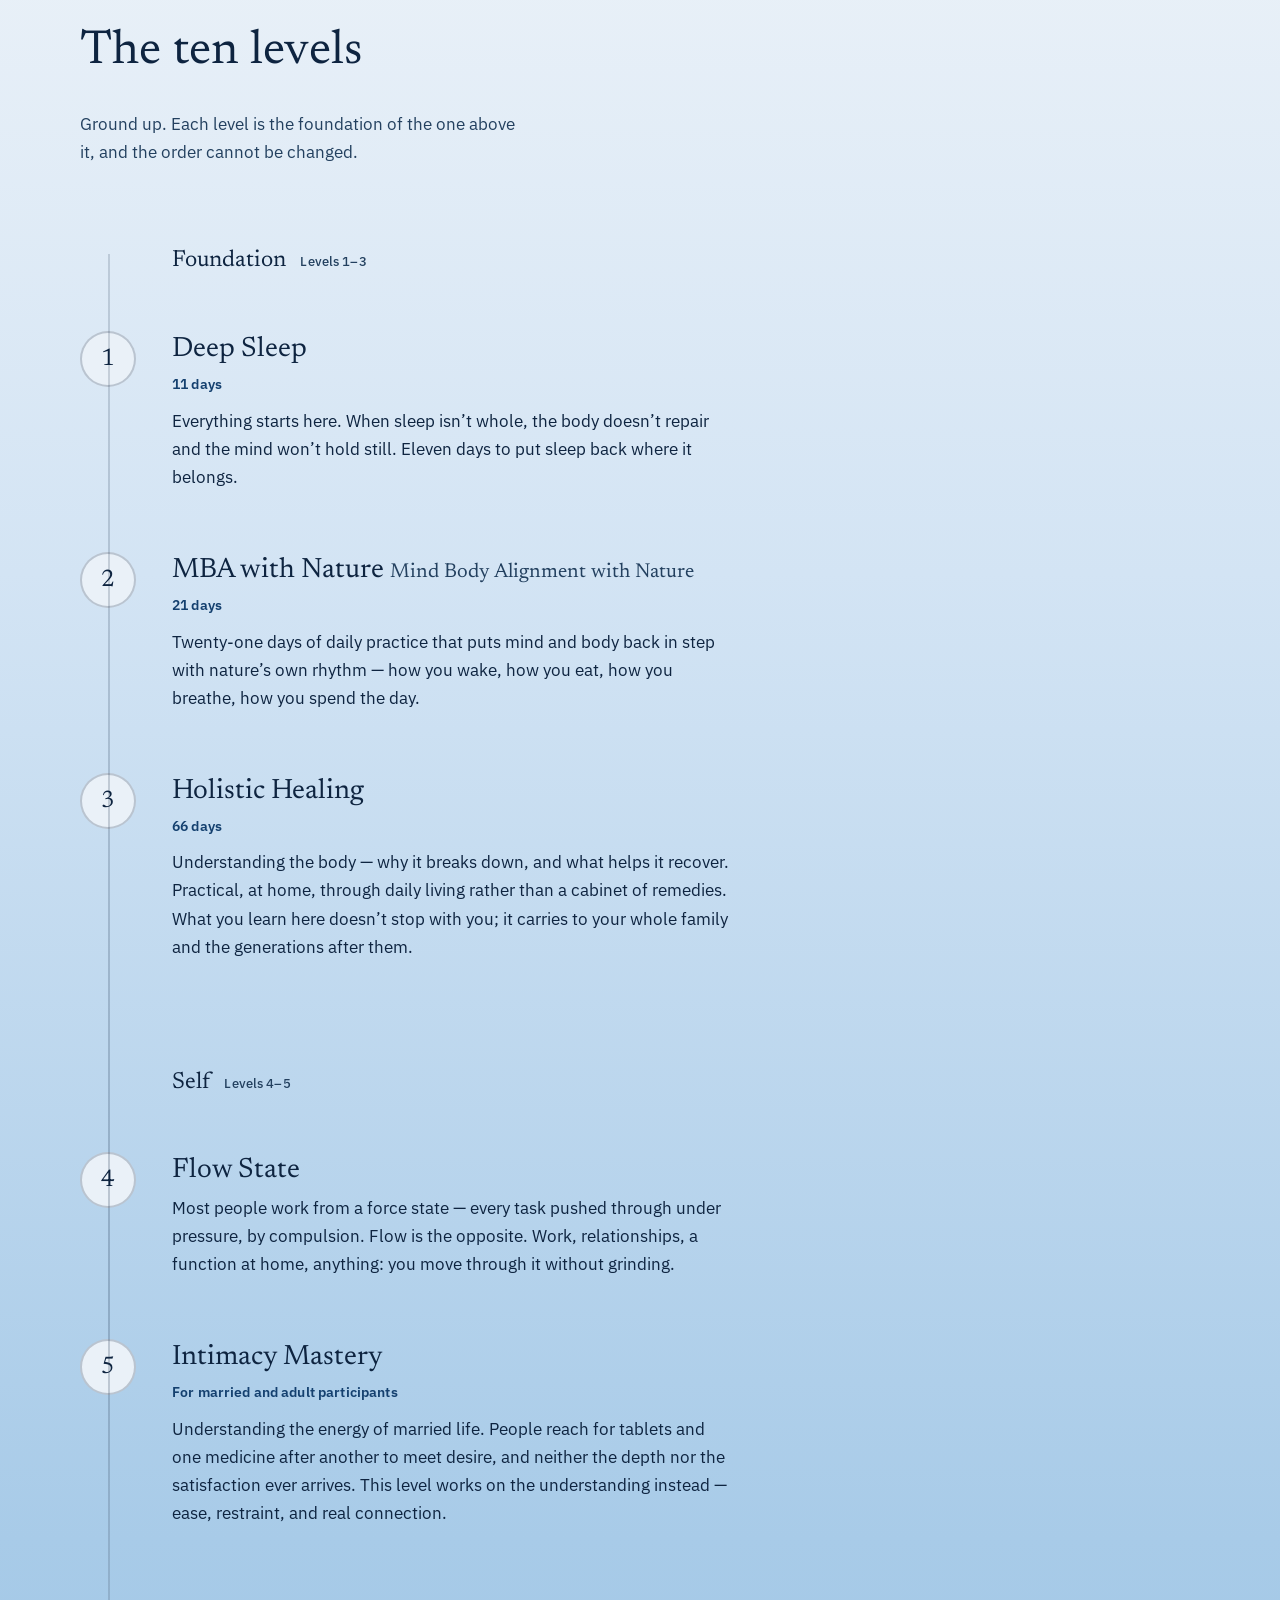
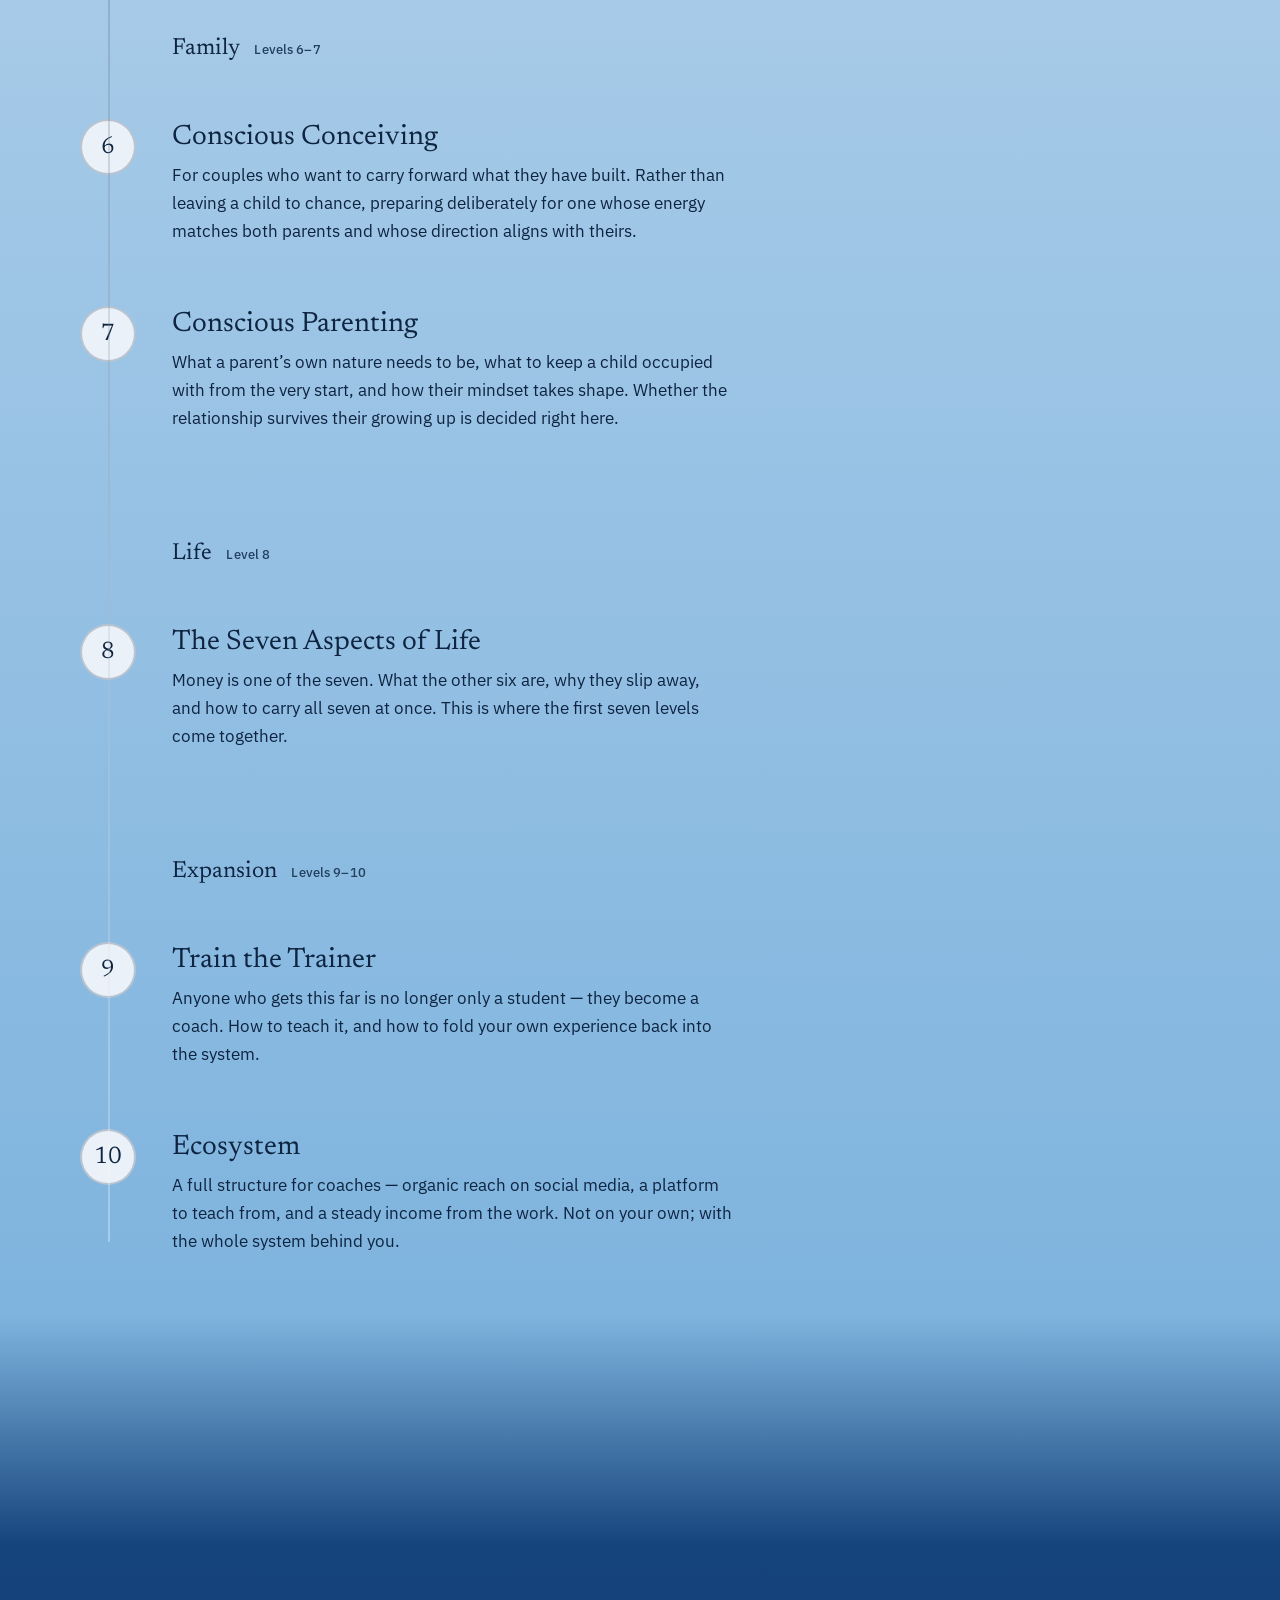
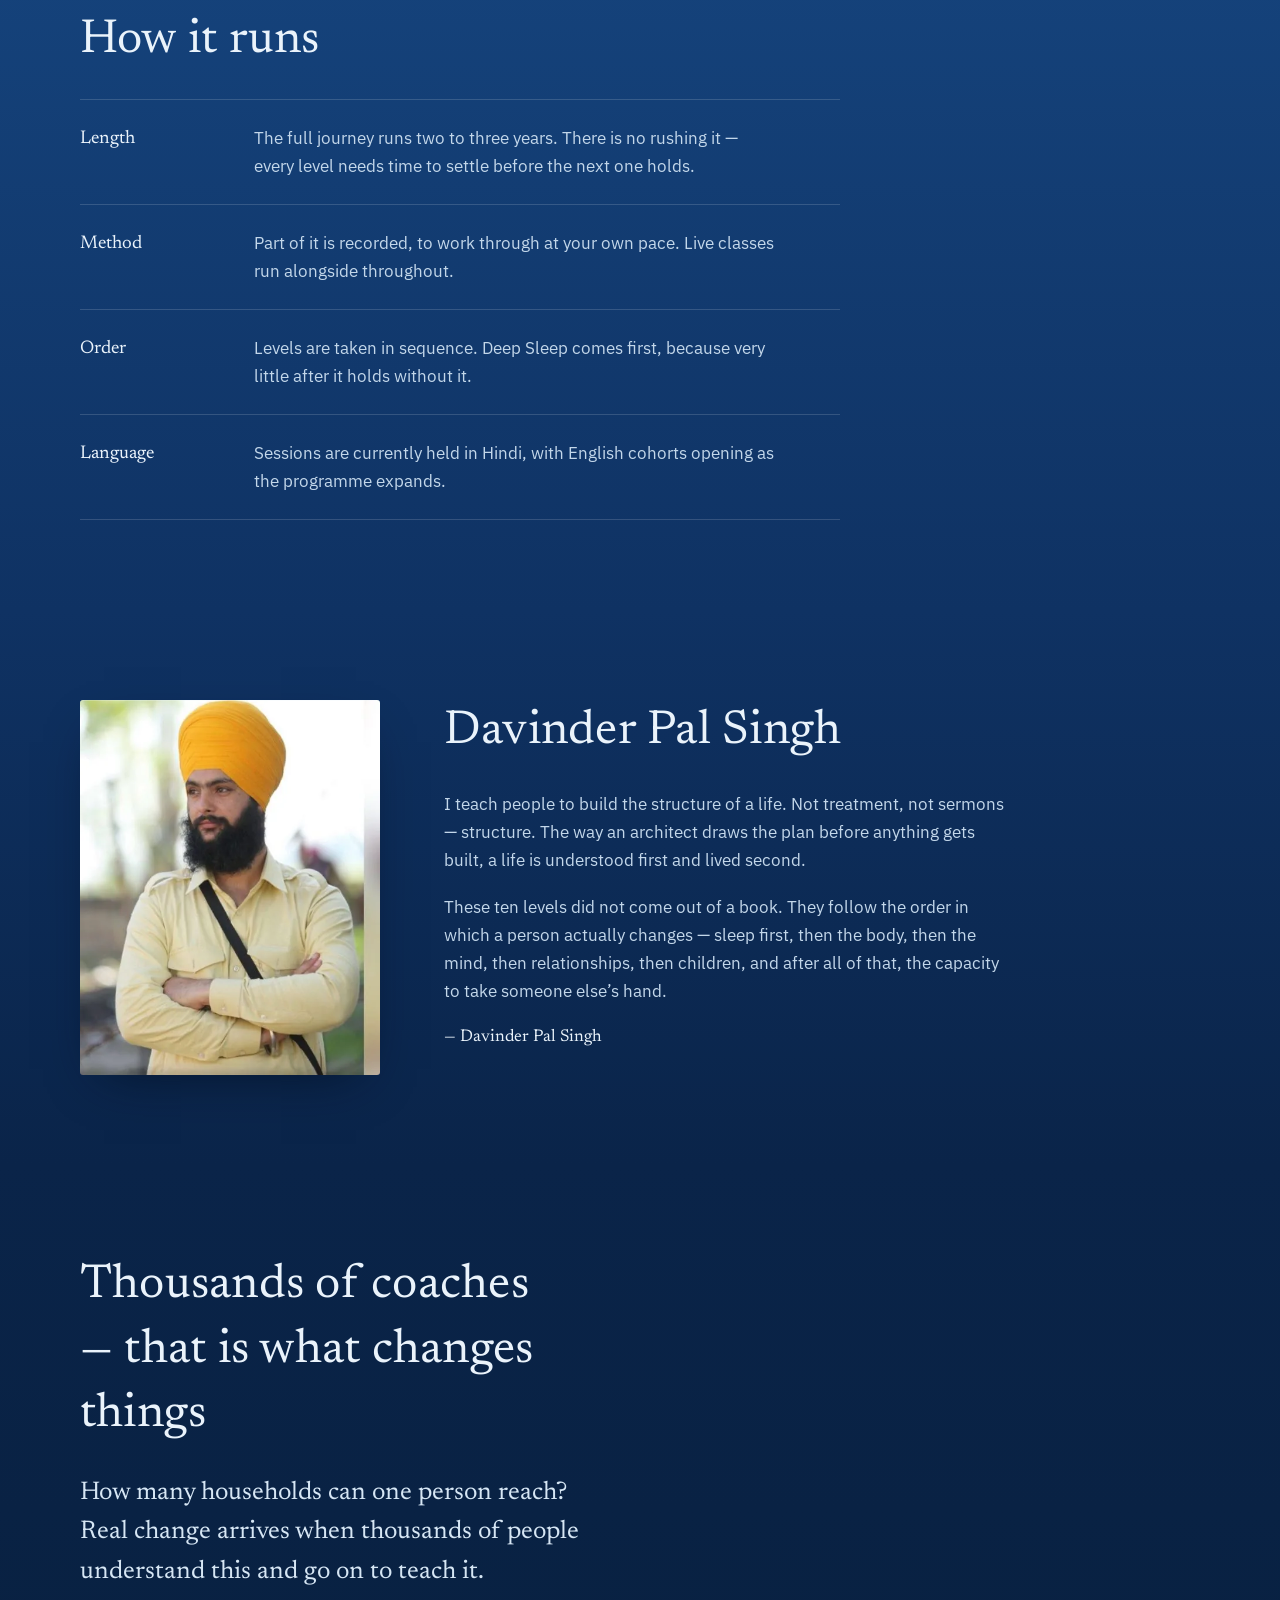
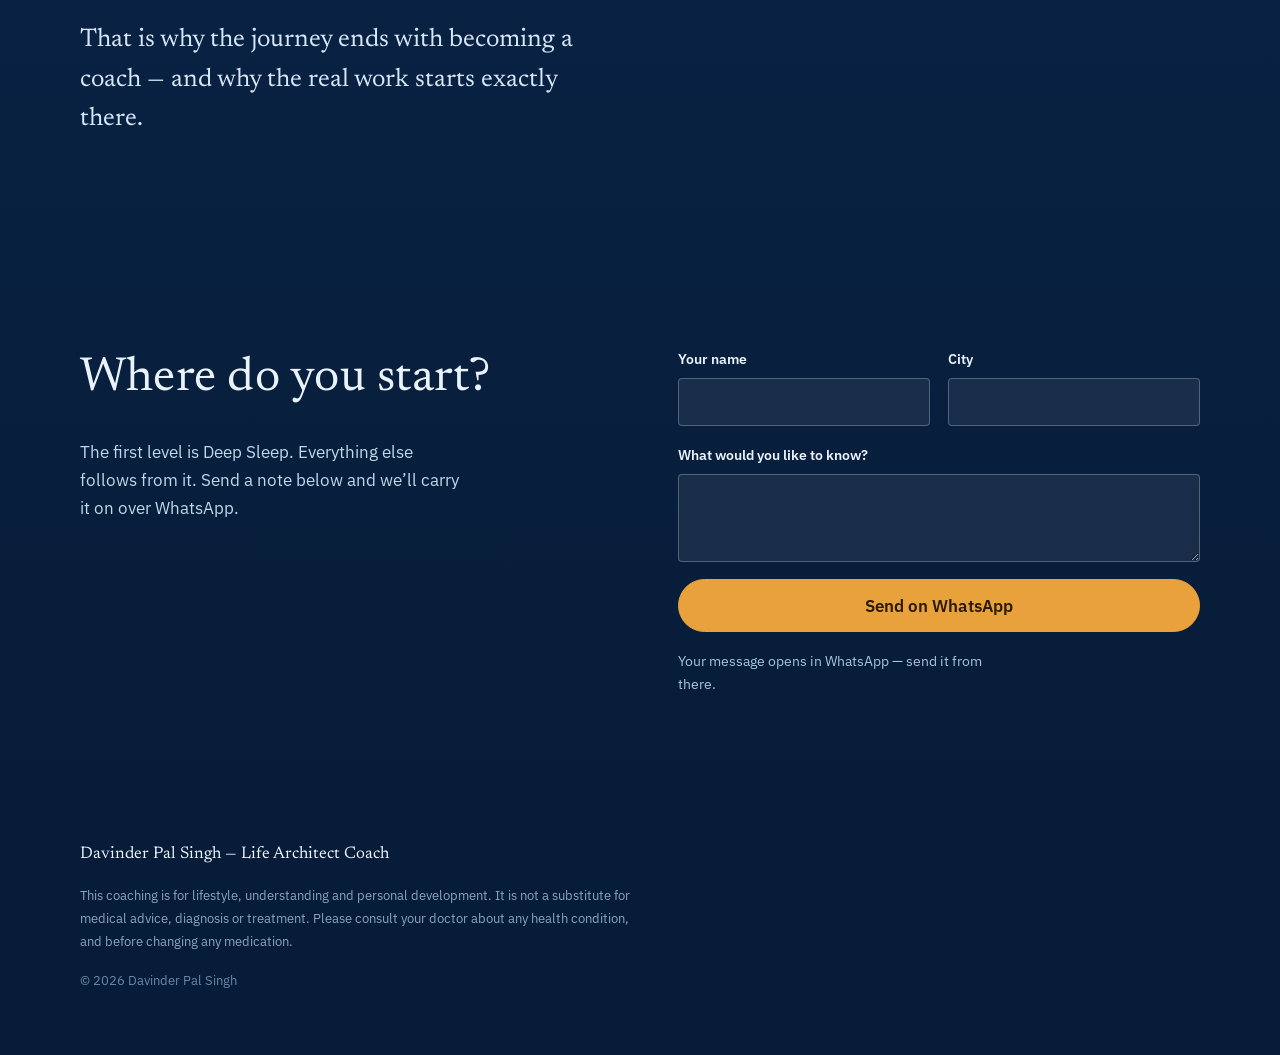
==== commit 5efeb236: "Rewrite the site in English and add the portrait The Hindi brief described the coaching system; the " ====
--- a/index.html
+++ b/index.html
@@ -1,98 +1,98 @@
 <!doctype html>
-<html lang="hi">
+<html lang="en">
 <head>
 <meta charset="utf-8">
 <meta name="viewport" content="width=device-width, initial-scale=1">
-<title>दविंदर पाल सिंह — Life Architect Coach</title>
-<meta name="description" content="दस स्तर की एक पूरी यात्रा — गहरी नींद से शुरू होकर वहाँ तक, जहाँ आप खुद दूसरों के लिए रास्ता बनाते हैं। Life Architect Coach दविंदर पाल सिंह के साथ।">
+<title>Davinder Pal Singh — Life Architect Coach</title>
+<meta name="description" content="A complete coaching journey in ten levels — it begins with sleep and ends where you can guide someone else through the same climb.">
 <meta name="theme-color" content="#BBD9F0">
 
 <meta property="og:type" content="website">
-<meta property="og:locale" content="hi_IN">
-<meta property="og:title" content="दविंदर पाल सिंह — Life Architect Coach">
-<meta property="og:description" content="दस स्तर की एक पूरी यात्रा — गहरी नींद से लेकर coach बनने तक।">
-<!-- EDIT: अपनी website का पता और share image यहाँ डालें -->
+<meta property="og:locale" content="en_IN">
+<meta property="og:title" content="Davinder Pal Singh — Life Architect Coach">
+<meta property="og:description" content="A complete coaching journey in ten levels — from deep sleep to training other coaches.">
+<!-- EDIT: your live site address and share image -->
 <meta property="og:url" content="https://dhruvmadan01.github.io/davinderpalsingh/">
 <meta name="twitter:card" content="summary_large_image">
 
 <link rel="icon" href="assets/favicon.svg" type="image/svg+xml">
-<link rel="preload" href="assets/fonts/noto-deva-400.woff2" as="font" type="font/woff2" crossorigin>
-<link rel="preload" href="assets/fonts/tiro-deva-400.woff2" as="font" type="font/woff2" crossorigin>
+<link rel="preload" href="assets/fonts/newsreader-400.woff2" as="font" type="font/woff2" crossorigin>
+<link rel="preload" href="assets/fonts/plex-400.woff2" as="font" type="font/woff2" crossorigin>
 <link rel="stylesheet" href="assets/css/fonts.css">
 <link rel="stylesheet" href="assets/css/site.css">
 </head>
 <body>
 
-<a class="skip" href="#yatra">सीधे यात्रा पर जाएँ</a>
+<a class="skip" href="#levels">Skip to the ten levels</a>
 
 <header class="topbar" id="topbar">
-  <a class="topbar__name" href="#top">दविंदर पाल सिंह</a>
-  <nav class="topbar__nav" aria-label="मुख्य">
-    <a href="#samasya">आज की स्थिति</a>
-    <a href="#yatra">दस स्तर</a>
-    <a href="#prarup">कैसे चलता है</a>
-    <a href="#parichay">परिचय</a>
-    <a class="topbar__cta" data-wa href="#sampark">बात करें</a>
+  <a class="topbar__name" href="#top">Davinder Pal Singh</a>
+  <nav class="topbar__nav" aria-label="Main">
+    <a href="#problem">The problem</a>
+    <a href="#levels">Ten levels</a>
+    <a href="#format">How it runs</a>
+    <a href="#about">About</a>
+    <a class="topbar__cta" data-wa href="#contact">Talk</a>
   </nav>
 </header>
 
 <main id="top">
 
-  <!-- ─────────────  HERO · ज़मीन, भोर  ───────────── -->
+  <!-- ─────────────  HERO · ground level, dawn  ───────────── -->
   <section class="hero" id="hero">
     <div class="wrap hero__inner">
       <p class="hero__role">Life Architect Coach</p>
       <h1 class="hero__title">
-        ज़िंदगी अपने आप नहीं बनती।<br>
-        उसे <em>design</em> करना पड़ता है।
+        A life doesn’t build itself.<br>
+        It has to be <em>designed</em>.
       </h1>
       <p class="hero__lede">
-        दस स्तर की एक पूरी यात्रा — गहरी नींद से शुरू होकर वहाँ तक,
-        जहाँ आप खुद दूसरों के लिए रास्ता बनाते हैं।
+        Ten levels, taken in order. It begins with sleep and ends where
+        you can guide someone else through the same climb.
       </p>
       <div class="hero__actions">
-        <a class="btn btn--sun" href="#yatra">यात्रा देखें</a>
-        <a class="btn btn--line" data-wa href="#sampark">WhatsApp पर बात करें</a>
+        <a class="btn btn--sun" href="#levels">See the ten levels</a>
+        <a class="btn btn--line" data-wa href="#contact">Talk on WhatsApp</a>
       </div>
     </div>
     <div class="horizon" aria-hidden="true"></div>
   </section>
 
-  <!-- ─────────────  समस्या  ───────────── -->
-  <section class="band band--dawn" id="samasya">
+  <!-- ─────────────  the problem  ───────────── -->
+  <section class="band band--dawn" id="problem">
     <div class="wrap">
-      <h2 class="h2">आज हो क्या रहा है?</h2>
+      <h2 class="h2">What’s actually happening</h2>
       <div class="observations">
-        <p>ज़िंदगी के सात आयाम हैं। लोग सिर्फ़ एक के पीछे भाग रहे हैं — पैसा और सामान। बाकी छह पीछे छूटते जा रहे हैं।</p>
-        <p>काम flow में नहीं, force में हो रहा है — मजबूरी में, ज़ोर लगाकर। सुबह उठने से लेकर रात सोने तक।</p>
-        <p>नींद टूटी हुई है। शरीर गोलियों पर टिका है, और फिर भी ठीक नहीं लगता।</p>
-        <p>बच्चे बड़े हो रहे हैं, और उन्हीं माँ-बाप से उनकी बनती नहीं जिन्होंने उन्हें पाला। घर-घर में यही कहानी है।</p>
-      </div>
-      <p class="pullout">ये चार अलग-अलग समस्याएँ नहीं हैं। कमी एक ही चीज़ की है — ढाँचे की।</p>
-    </div>
-  </section>
-
-  <!-- ─────────────  दस स्तर · चढ़ाई  ───────────── -->
-  <section class="climb" id="yatra">
+        <p>A life has seven aspects. Most people chase exactly one of them — money, and the things money buys — and quietly lose the other six.</p>
+        <p>Work happens in force, not flow. Teeth gritted, from the alarm in the morning to the end of the day.</p>
+        <p>Sleep is broken. The body runs on tablets and still doesn’t feel right.</p>
+        <p>Children grow up and stop getting along with the parents who raised them. It is the same story in house after house.</p>
+      </div>
+      <p class="pullout">These are not four separate problems. The same thing is missing from all of them — structure.</p>
+    </div>
+  </section>
+
+  <!-- ─────────────  the ten levels · the climb  ───────────── -->
+  <section class="climb" id="levels">
     <div class="wrap">
       <header class="climb__head">
-        <h2 class="h2">दस स्तर की यात्रा</h2>
-        <p class="climb__sub">नीचे से ऊपर। हर स्तर अगले की नींव है — क्रम बदला नहीं जा सकता।</p>
+        <h2 class="h2">The ten levels</h2>
+        <p class="climb__sub">Ground up. Each level is the foundation of the one above it, and the order cannot be changed.</p>
       </header>
     </div>
 
     <div class="wrap ladder" id="ladder">
       <div class="ladder__rail" aria-hidden="true"><span class="ladder__fill" id="railFill"></span></div>
 
-      <!-- नींव -->
-      <h3 class="stage" id="stage-neev"><span>नींव</span><small>स्तर 1–3</small></h3>
+      <!-- Foundation -->
+      <h3 class="stage" id="stage-foundation"><span>Foundation</span><small>Levels 1–3</small></h3>
 
       <article class="step" id="step-1" data-step="1">
         <div class="step__mark" aria-hidden="true"><span class="step__num">1</span></div>
         <div class="step__body">
-          <h4 class="step__title">Deep Sleep <span class="step__hi">गहरी नींद</span></h4>
-          <p class="step__meta">11 दिन</p>
-          <p>सब कुछ यहीं से शुरू होता है। जब नींद ही पूरी नहीं, तो न शरीर सँभलता है, न मन टिकता है। ग्यारह दिन में नींद को वापस अपनी जगह पर लाना।</p>
+          <h4 class="step__title">Deep Sleep</h4>
+          <p class="step__meta">11 days</p>
+          <p>Everything starts here. When sleep isn’t whole, the body doesn’t repair and the mind won’t hold still. Eleven days to put sleep back where it belongs.</p>
         </div>
       </article>
 
@@ -100,28 +100,28 @@
         <div class="step__mark" aria-hidden="true"><span class="step__num">2</span></div>
         <div class="step__body">
           <h4 class="step__title">MBA with Nature <span class="step__hi">Mind Body Alignment with Nature</span></h4>
-          <p class="step__meta">21 दिन</p>
-          <p>मन और शरीर को प्रकृति की अपनी लय से दोबारा जोड़ना। इक्कीस दिन का रोज़ का अभ्यास — उठने, खाने, साँस लेने और दिन बिताने के ढंग तक।</p>
+          <p class="step__meta">21 days</p>
+          <p>Twenty-one days of daily practice that puts mind and body back in step with nature’s own rhythm — how you wake, how you eat, how you breathe, how you spend the day.</p>
         </div>
       </article>
 
       <article class="step" id="step-3" data-step="3">
         <div class="step__mark" aria-hidden="true"><span class="step__num">3</span></div>
         <div class="step__body">
-          <h4 class="step__title">Holistic Healing <span class="step__hi">समग्र स्वास्थ्य</span></h4>
-          <p class="step__meta">66 दिन</p>
-          <p>शरीर को समझना — वह बिगड़ता क्यों है, और अपने आप सँभलता कैसे है। घर पर, रोज़ की जीवनशैली और समझ के सहारे। जो आप यहाँ सीखेंगे वह सिर्फ़ आपके काम नहीं आएगा; पूरे परिवार और आगे की पीढ़ियों तक जाएगा।</p>
-        </div>
-      </article>
-
-      <!-- स्वयं -->
-      <h3 class="stage" id="stage-swayam"><span>स्वयं</span><small>स्तर 4–5</small></h3>
+          <h4 class="step__title">Holistic Healing</h4>
+          <p class="step__meta">66 days</p>
+          <p>Understanding the body — why it breaks down, and what helps it recover. Practical, at home, through daily living rather than a cabinet of remedies. What you learn here doesn’t stop with you; it carries to your whole family and the generations after them.</p>
+        </div>
+      </article>
+
+      <!-- Self -->
+      <h3 class="stage" id="stage-self"><span>Self</span><small>Levels 4–5</small></h3>
 
       <article class="step" id="step-4" data-step="4">
         <div class="step__mark" aria-hidden="true"><span class="step__num">4</span></div>
         <div class="step__body">
           <h4 class="step__title">Flow State</h4>
-          <p>आज लोग force state में जीते हैं — हर काम ज़ोर लगाकर, मजबूरी में। Flow State वह स्थिति है जहाँ काम हो, रिश्ते हों, या घर का कोई आयोजन — आदमी हर जगह सहज बहता है।</p>
+          <p>Most people work from a force state — every task pushed through under pressure, by compulsion. Flow is the opposite. Work, relationships, a function at home, anything: you move through it without grinding.</p>
         </div>
       </article>
 
@@ -129,49 +129,49 @@
         <div class="step__mark" aria-hidden="true"><span class="step__num">5</span></div>
         <div class="step__body">
           <h4 class="step__title">Intimacy Mastery</h4>
-          <p class="step__meta">विवाहित एवं वयस्क साधकों के लिए</p>
-          <p>दाम्पत्य जीवन की ऊर्जा को समझना। आज लोग गोलियों और तरह-तरह की दवाइयों के सहारे इच्छा पूरी करना चाहते हैं, पर न वह गहराई आती है न तृप्ति। यह स्तर उसी समझ पर है — सहजता, संयम और सच्चे जुड़ाव पर।</p>
-        </div>
-      </article>
-
-      <!-- परिवार -->
-      <h3 class="stage" id="stage-parivar"><span>परिवार</span><small>स्तर 6–7</small></h3>
+          <p class="step__meta">For married and adult participants</p>
+          <p>Understanding the energy of married life. People reach for tablets and one medicine after another to meet desire, and neither the depth nor the satisfaction ever arrives. This level works on the understanding instead — ease, restraint, and real connection.</p>
+        </div>
+      </article>
+
+      <!-- Family -->
+      <h3 class="stage" id="stage-family"><span>Family</span><small>Levels 6–7</small></h3>
 
       <article class="step" id="step-6" data-step="6">
         <div class="step__mark" aria-hidden="true"><span class="step__num">6</span></div>
         <div class="step__body">
-          <h4 class="step__title">Conscious Conceiving <span class="step__hi">सचेत गर्भाधान</span></h4>
-          <p>उन दम्पतियों के लिए जो अपनी बनाई हुई विरासत को आगे ले जाना चाहते हैं। संतान को संयोग पर न छोड़कर, सोच-समझकर उस बच्चे की तैयारी — जो दोनों की ऊर्जा से मेल खाए और दोनों के vision से जुड़े।</p>
+          <h4 class="step__title">Conscious Conceiving</h4>
+          <p>For couples who want to carry forward what they have built. Rather than leaving a child to chance, preparing deliberately for one whose energy matches both parents and whose direction aligns with theirs.</p>
         </div>
       </article>
 
       <article class="step" id="step-7" data-step="7">
         <div class="step__mark" aria-hidden="true"><span class="step__num">7</span></div>
         <div class="step__body">
-          <h4 class="step__title">Conscious Parenting <span class="step__hi">सचेत पालन-पोषण</span></h4>
-          <p>माँ-बाप का अपना स्वभाव कैसा हो, बच्चे को शुरू से किन गतिविधियों में रखा जाए, और उसका mindset किस तरह बने। बड़े होने पर रिश्ता टूटे नहीं — यह वहीं से तय होता है।</p>
-        </div>
-      </article>
-
-      <!-- जीवन -->
-      <h3 class="stage" id="stage-jeevan"><span>जीवन</span><small>स्तर 8</small></h3>
+          <h4 class="step__title">Conscious Parenting</h4>
+          <p>What a parent’s own nature needs to be, what to keep a child occupied with from the very start, and how their mindset takes shape. Whether the relationship survives their growing up is decided right here.</p>
+        </div>
+      </article>
+
+      <!-- Life -->
+      <h3 class="stage" id="stage-life"><span>Life</span><small>Level 8</small></h3>
 
       <article class="step" id="step-8" data-step="8">
         <div class="step__mark" aria-hidden="true"><span class="step__num">8</span></div>
         <div class="step__body">
-          <h4 class="step__title">जीवन के सात आयाम <span class="step__hi">The Seven Aspects of Life</span></h4>
-          <p>पैसा उन सात में से एक है। बाकी छह क्या हैं, वे छूटते क्यों हैं, और सातों को साथ लेकर कैसे चला जाए — इस पर पूरी coaching। यही वह जगह है जहाँ पिछले सातों स्तर एक साथ आते हैं।</p>
-        </div>
-      </article>
-
-      <!-- विस्तार -->
-      <h3 class="stage" id="stage-vistar"><span>विस्तार</span><small>स्तर 9–10</small></h3>
+          <h4 class="step__title">The Seven Aspects of Life</h4>
+          <p>Money is one of the seven. What the other six are, why they slip away, and how to carry all seven at once. This is where the first seven levels come together.</p>
+        </div>
+      </article>
+
+      <!-- Expansion -->
+      <h3 class="stage" id="stage-expansion"><span>Expansion</span><small>Levels 9–10</small></h3>
 
       <article class="step" id="step-9" data-step="9">
         <div class="step__mark" aria-hidden="true"><span class="step__num">9</span></div>
         <div class="step__body">
           <h4 class="step__title">Train the Trainer</h4>
-          <p>यहाँ तक पहुँचा हुआ आदमी अब सिर्फ़ सीखने वाला नहीं रहता — coach बन जाता है। सिखाने का ढंग, और अपने अनुभव को इस पूरी व्यवस्था में जोड़ने का रास्ता।</p>
+          <p>Anyone who gets this far is no longer only a student — they become a coach. How to teach it, and how to fold your own experience back into the system.</p>
         </div>
       </article>
 
@@ -179,88 +179,91 @@
         <div class="step__mark" aria-hidden="true"><span class="step__num">10</span></div>
         <div class="step__body">
           <h4 class="step__title">Ecosystem</h4>
-          <p>coaches के लिए एक पूरा तंत्र — social media पर organic पहुँच, सिखाने का मंच, और अपने काम से स्थायी आय का ज़रिया। अकेले नहीं, पूरी व्यवस्था के साथ।</p>
-        </div>
-      </article>
-    </div>
-  </section>
-
-  <!-- ─────────────  प्रारूप  ───────────── -->
-  <section class="band band--deep" id="prarup">
+          <p>A full structure for coaches — organic reach on social media, a platform to teach from, and a steady income from the work. Not on your own; with the whole system behind you.</p>
+        </div>
+      </article>
+    </div>
+  </section>
+
+  <!-- ─────────────  how it runs  ───────────── -->
+  <section class="band band--deep" id="format">
     <div class="wrap">
-      <h2 class="h2 h2--light">यह चलता कैसे है?</h2>
+      <h2 class="h2 h2--light">How it runs</h2>
       <dl class="facts">
         <div class="fact">
-          <dt>अवधि</dt>
-          <dd>पूरी यात्रा 2–3 साल की है। जल्दबाज़ी की जगह नहीं — हर स्तर को बैठने में समय लगता है।</dd>
-        </div>
-        <div class="fact">
-          <dt>तरीक़ा</dt>
-          <dd>कुछ हिस्सा recorded course के रूप में, जिसे आप अपनी गति से करें। साथ में live classes चलती रहती हैं।</dd>
-        </div>
-        <div class="fact">
-          <dt>क्रम</dt>
-          <dd>स्तर क्रम से ही चलते हैं। Deep Sleep पहले, क्योंकि उसके बिना आगे कुछ टिकता नहीं।</dd>
-        </div>
-        <div class="fact">
-          <dt>भाषा</dt>
-          <dd>अभी पूरी coaching हिंदी में है। आगे इसे English-speaking साधकों तक भी ले जाया जाएगा।</dd>
+          <dt>Length</dt>
+          <dd>The full journey runs two to three years. There is no rushing it — every level needs time to settle before the next one holds.</dd>
+        </div>
+        <div class="fact">
+          <dt>Method</dt>
+          <dd>Part of it is recorded, to work through at your own pace. Live classes run alongside throughout.</dd>
+        </div>
+        <div class="fact">
+          <dt>Order</dt>
+          <dd>Levels are taken in sequence. Deep Sleep comes first, because very little after it holds without it.</dd>
+        </div>
+        <!-- EDIT: confirm which languages sessions are actually delivered in -->
+        <div class="fact">
+          <dt>Language</dt>
+          <dd>Sessions are currently held in Hindi, with English cohorts opening as the programme expands.</dd>
         </div>
       </dl>
     </div>
   </section>
 
-  <!-- ─────────────  परिचय  ───────────── -->
-  <section class="band band--deeper" id="parichay">
+  <!-- ─────────────  about  ───────────── -->
+  <section class="band band--deeper" id="about">
     <div class="wrap about">
-      <div class="about__portrait">
-        <!-- EDIT: दविंदर जी की तस्वीर assets/ में डालकर नीचे की लाइन से comment हटाएँ -->
-        <!-- <img src="assets/davinder.jpg" alt="दविंदर पाल सिंह"> -->
-        <div class="about__slot" aria-hidden="true"><span>तस्वीर</span></div>
-      </div>
+      <figure class="about__portrait">
+        <picture>
+          <source srcset="assets/davinder.webp" type="image/webp">
+          <img src="assets/davinder.jpg" width="512" height="640"
+               alt="Davinder Pal Singh" loading="lazy" decoding="async">
+        </picture>
+      </figure>
       <div class="about__text">
-        <h2 class="h2 h2--light">दविंदर पाल सिंह</h2>
-        <!-- EDIT: नीचे का परिचय अपने असली अनुभव, वर्षों और पृष्ठभूमि से बदलें -->
-        <p>मैं लोगों को ज़िंदगी का ढाँचा बनाना सिखाता हूँ। इलाज नहीं, उपदेश नहीं — ढाँचा। जिस तरह एक architect बनाने से पहले नक़्शा बनाता है, उसी तरह जीवन भी पहले समझा जाता है, फिर जिया जाता है।</p>
-        <p>यह दस स्तर किसी किताब से नहीं निकले। ये उस क्रम से निकले हैं जिस क्रम में आदमी असल में बदलता है — पहले नींद, फिर शरीर, फिर मन, फिर रिश्ते, फिर संतान, और उसके बाद वह सामर्थ्य कि आप किसी और का हाथ पकड़ सकें।</p>
-        <p class="about__sign">— दविंदर पाल सिंह</p>
-      </div>
-    </div>
-  </section>
-
-  <!-- ─────────────  दृष्टि  ───────────── -->
-  <section class="band band--high" id="drishti">
+        <h2 class="h2 h2--light">Davinder Pal Singh</h2>
+        <!-- EDIT: replace with real background, years of practice and credentials -->
+        <p>I teach people to build the structure of a life. Not treatment, not sermons — structure. The way an architect draws the plan before anything gets built, a life is understood first and lived second.</p>
+        <p>These ten levels did not come out of a book. They follow the order in which a person actually changes — sleep first, then the body, then the mind, then relationships, then children, and after all of that, the capacity to take someone else’s hand.</p>
+        <p class="about__sign">— Davinder Pal Singh</p>
+      </div>
+    </div>
+  </section>
+
+  <!-- ─────────────  vision  ───────────── -->
+  <section class="band band--high" id="vision">
     <div class="wrap vision">
-      <h2 class="h2 h2--light">हज़ारों coach — तभी बदलाव</h2>
-      <p>एक आदमी कितने घरों तक पहुँच पाएगा? सुधार तब आएगा जब हज़ारों लोग यह समझकर आगे सिखाएँ।</p>
-      <p>इसीलिए यह यात्रा coach बनने पर जाकर ख़त्म होती है — और असल काम ठीक वहीं से शुरू होता है।</p>
-    </div>
-  </section>
-
-  <!-- ─────────────  संपर्क  ───────────── -->
-  <section class="band band--highest" id="sampark">
+      <h2 class="h2 h2--light">Thousands of coaches — that is what changes things</h2>
+      <p>How many households can one person reach? Real change arrives when thousands of people understand this and go on to teach it.</p>
+      <p>That is why the journey ends with becoming a coach — and why the real work starts exactly there.</p>
+    </div>
+  </section>
+
+  <!-- ─────────────  contact  ───────────── -->
+  <section class="band band--highest" id="contact">
     <div class="wrap contact">
       <div class="contact__intro">
-        <h2 class="h2 h2--light">शुरू कहाँ से करें?</h2>
-        <p>पहला स्तर Deep Sleep है। बाकी सब उसके बाद। नीचे अपनी बात भेजिए — हम WhatsApp पर आगे बढ़ाएँगे।</p>
+        <h2 class="h2 h2--light">Where do you start?</h2>
+        <p>The first level is Deep Sleep. Everything else follows from it. Send a note below and we’ll carry it on over WhatsApp.</p>
       </div>
 
       <form class="form" id="enquiry" novalidate>
         <div class="field">
-          <label for="f-naam">आपका नाम</label>
-          <input id="f-naam" name="naam" type="text" autocomplete="name" required>
+          <label for="f-name">Your name</label>
+          <input id="f-name" name="name" type="text" autocomplete="name" required>
         </div>
         <div class="field">
-          <label for="f-shahar">शहर</label>
-          <input id="f-shahar" name="shahar" type="text" autocomplete="address-level2">
+          <label for="f-city">City</label>
+          <input id="f-city" name="city" type="text" autocomplete="address-level2">
         </div>
         <div class="field field--wide">
-          <label for="f-baat">आप क्या जानना चाहते हैं?</label>
-          <textarea id="f-baat" name="baat" rows="3"></textarea>
+          <label for="f-ask">What would you like to know?</label>
+          <textarea id="f-ask" name="ask" rows="3"></textarea>
         </div>
         <div class="field field--wide">
-          <button class="btn btn--sun btn--full" type="submit">WhatsApp पर भेजें</button>
-          <p class="form__note" id="formNote">आपका संदेश WhatsApp में खुलेगा, वहीं से भेज दीजिए।</p>
+          <button class="btn btn--sun btn--full" type="submit">Send on WhatsApp</button>
+          <p class="form__note" id="formNote">Your message opens in WhatsApp — send it from there.</p>
         </div>
       </form>
     </div>
@@ -269,9 +272,9 @@
 
 <footer class="foot">
   <div class="wrap foot__inner">
-    <p class="foot__name">दविंदर पाल सिंह — Life Architect Coach</p>
-    <p class="foot__note">यह coaching जीवनशैली, समझ और व्यक्तिगत विकास के लिए है। यह किसी चिकित्सीय सलाह, जाँच या इलाज का विकल्प नहीं है। किसी भी स्वास्थ्य समस्या या दवा में बदलाव से पहले अपने डॉक्टर से सलाह अवश्य लें।</p>
-    <p class="foot__copy">© <span id="yr">2026</span> दविंदर पाल सिंह</p>
+    <p class="foot__name">Davinder Pal Singh — Life Architect Coach</p>
+    <p class="foot__note">This coaching is for lifestyle, understanding and personal development. It is not a substitute for medical advice, diagnosis or treatment. Please consult your doctor about any health condition, and before changing any medication.</p>
+    <p class="foot__copy">© <span id="yr">2026</span> Davinder Pal Singh</p>
   </div>
 </footer>
 
--- a/assets/css/fonts.css
+++ b/assets/css/fonts.css
@@ -1,17 +1,12 @@
 /* Self-hosted typefaces — SIL Open Font License 1.1.
    licenses: assets/fonts/LICENSE-*.txt
-   Served from this domain so the page does not wait on a third
-   party; matters on Indian mobile data. */
+   Served from this domain so the page never waits on a third party. */
 
-/* ── Tiro Devanagari Hindi · display ── */
-@font-face{font-family:"Tiro Devanagari Hindi";font-style:normal;font-weight:400;font-display:swap;src:url("../fonts/tiro-deva-400.woff2") format("woff2");unicode-range:U+0900-097F,U+1CD0-1CF9,U+200C-200D,U+20A8,U+20B9,U+20F0,U+25CC,U+A830-A839,U+A8E0-A8FF,U+11B00-11B09}
-@font-face{font-family:"Tiro Devanagari Hindi";font-style:normal;font-weight:400;font-display:swap;src:url("../fonts/tiro-latin-400.woff2") format("woff2");unicode-range:U+0000-00FF,U+0131,U+0152-0153,U+02BB-02BC,U+02C6,U+02DA,U+02DC,U+0304,U+0308,U+0329,U+2000-206F,U+20AC,U+2122,U+2191,U+2193,U+2212,U+2215,U+FEFF,U+FFFD}
-@font-face{font-family:"Tiro Devanagari Hindi";font-style:italic;font-weight:400;font-display:swap;src:url("../fonts/tiro-latin-400i.woff2") format("woff2");unicode-range:U+0000-00FF,U+0131,U+0152-0153,U+02BB-02BC,U+02C6,U+02DA,U+02DC,U+0304,U+0308,U+0329,U+2000-206F,U+20AC,U+2122,U+2191,U+2193,U+2212,U+2215,U+FEFF,U+FFFD}
+/* ── Newsreader · display ── */
+@font-face{font-family:Newsreader;font-style:normal;font-weight:400;font-display:swap;src:url("../fonts/newsreader-400.woff2") format("woff2");unicode-range:U+0000-00FF,U+0131,U+0152-0153,U+02BB-02BC,U+02C6,U+02DA,U+02DC,U+0304,U+0308,U+0329,U+2000-206F,U+20AC,U+2122,U+2191,U+2193,U+2212,U+2215,U+FEFF,U+FFFD}
+@font-face{font-family:Newsreader;font-style:italic;font-weight:400;font-display:swap;src:url("../fonts/newsreader-400i.woff2") format("woff2");unicode-range:U+0000-00FF,U+0131,U+0152-0153,U+02BB-02BC,U+02C6,U+02DA,U+02DC,U+0304,U+0308,U+0329,U+2000-206F,U+20AC,U+2122,U+2191,U+2193,U+2212,U+2215,U+FEFF,U+FFFD}
 
-/* ── Noto Sans Devanagari · text ── */
-@font-face{font-family:"Noto Sans Devanagari";font-style:normal;font-weight:400;font-display:swap;src:url("../fonts/noto-deva-400.woff2") format("woff2");unicode-range:U+0900-097F,U+1CD0-1CF9,U+200C-200D,U+20A8,U+20B9,U+20F0,U+25CC,U+A830-A839,U+A8E0-A8FF,U+11B00-11B09}
-@font-face{font-family:"Noto Sans Devanagari";font-style:normal;font-weight:400;font-display:swap;src:url("../fonts/noto-latin-400.woff2") format("woff2");unicode-range:U+0000-00FF,U+0131,U+0152-0153,U+02BB-02BC,U+02C6,U+02DA,U+02DC,U+0304,U+0308,U+0329,U+2000-206F,U+20AC,U+2122,U+2191,U+2193,U+2212,U+2215,U+FEFF,U+FFFD}
-@font-face{font-family:"Noto Sans Devanagari";font-style:normal;font-weight:500;font-display:swap;src:url("../fonts/noto-deva-500.woff2") format("woff2");unicode-range:U+0900-097F,U+1CD0-1CF9,U+200C-200D,U+20A8,U+20B9,U+20F0,U+25CC,U+A830-A839,U+A8E0-A8FF,U+11B00-11B09}
-@font-face{font-family:"Noto Sans Devanagari";font-style:normal;font-weight:500;font-display:swap;src:url("../fonts/noto-latin-500.woff2") format("woff2");unicode-range:U+0000-00FF,U+0131,U+0152-0153,U+02BB-02BC,U+02C6,U+02DA,U+02DC,U+0304,U+0308,U+0329,U+2000-206F,U+20AC,U+2122,U+2191,U+2193,U+2212,U+2215,U+FEFF,U+FFFD}
-@font-face{font-family:"Noto Sans Devanagari";font-style:normal;font-weight:600;font-display:swap;src:url("../fonts/noto-deva-600.woff2") format("woff2");unicode-range:U+0900-097F,U+1CD0-1CF9,U+200C-200D,U+20A8,U+20B9,U+20F0,U+25CC,U+A830-A839,U+A8E0-A8FF,U+11B00-11B09}
-@font-face{font-family:"Noto Sans Devanagari";font-style:normal;font-weight:600;font-display:swap;src:url("../fonts/noto-latin-600.woff2") format("woff2");unicode-range:U+0000-00FF,U+0131,U+0152-0153,U+02BB-02BC,U+02C6,U+02DA,U+02DC,U+0304,U+0308,U+0329,U+2000-206F,U+20AC,U+2122,U+2191,U+2193,U+2212,U+2215,U+FEFF,U+FFFD}
+/* ── IBM Plex Sans · text ── */
+@font-face{font-family:"IBM Plex Sans";font-style:normal;font-weight:400;font-display:swap;src:url("../fonts/plex-400.woff2") format("woff2");unicode-range:U+0000-00FF,U+0131,U+0152-0153,U+02BB-02BC,U+02C6,U+02DA,U+02DC,U+0304,U+0308,U+0329,U+2000-206F,U+20AC,U+2122,U+2191,U+2193,U+2212,U+2215,U+FEFF,U+FFFD}
+@font-face{font-family:"IBM Plex Sans";font-style:normal;font-weight:500;font-display:swap;src:url("../fonts/plex-500.woff2") format("woff2");unicode-range:U+0000-00FF,U+0131,U+0152-0153,U+02BB-02BC,U+02C6,U+02DA,U+02DC,U+0304,U+0308,U+0329,U+2000-206F,U+20AC,U+2122,U+2191,U+2193,U+2212,U+2215,U+FEFF,U+FFFD}
+@font-face{font-family:"IBM Plex Sans";font-style:normal;font-weight:600;font-display:swap;src:url("../fonts/plex-600.woff2") format("woff2");unicode-range:U+0000-00FF,U+0131,U+0152-0153,U+02BB-02BC,U+02C6,U+02DA,U+02DC,U+0304,U+0308,U+0329,U+2000-206F,U+20AC,U+2122,U+2191,U+2193,U+2212,U+2215,U+FEFF,U+FFFD}
--- a/assets/css/site.css
+++ b/assets/css/site.css
@@ -1,5 +1,5 @@
 /* ============================================================
-   दविंदर पाल सिंह — Life Architect Coach
+   Davinder Pal Singh — Life Architect Coach
    Concept: the page is one continuous sky. Scrolling down is
    climbing. Dawn horizon at the top, high azure at the bottom.
    ============================================================ */
@@ -26,12 +26,12 @@
   --rail-col:92px;
   --railx:28px;
 
-  --measure:62ch;
+  --measure:66ch;
   --gutter:clamp(1.25rem,5vw,2.5rem);
   --bandpad:clamp(3.5rem,7vw,6rem);
 
-  --sans:"Noto Sans Devanagari",system-ui,sans-serif;
-  --serif:"Tiro Devanagari Hindi","Noto Serif Devanagari",Georgia,serif;
+  --sans:"IBM Plex Sans",system-ui,-apple-system,sans-serif;
+  --serif:Newsreader,Georgia,"Times New Roman",serif;
 }
 
 *,*::before,*::after{box-sizing:border-box}
@@ -48,7 +48,7 @@
   font-family:var(--sans);
   font-size:1.0625rem;
   font-weight:400;
-  line-height:1.8;            /* Devanagari needs room for matras */
+  line-height:1.65;
   color:var(--ink);
   background:var(--zenith);
   -webkit-font-smoothing:antialiased;
@@ -188,7 +188,7 @@
 .band--high    {background:linear-gradient(180deg,#0A2449 0%,#08203F 100%);color:var(--light)}
 .band--highest {background:linear-gradient(180deg,#08203F 0%,var(--strato) 100%);color:var(--light)}
 
-/* ── आज हो क्या रहा है ──────────────────────────────────── */
+/* ── the problem ─────────────────────────────────────────── */
 .observations{max-width:60ch;margin-bottom:2.8rem}
 .observations p{
   position:relative;padding-left:1.4rem;margin-bottom:1.35em;
@@ -290,7 +290,7 @@
   .step__hi{display:block;font-size:.95rem;margin-top:.15rem}
 }
 
-/* ── प्रारूप ─────────────────────────────────────────────── */
+/* ── how it runs ─────────────────────────────────────────── */
 .facts{display:grid;gap:0;margin:0;max-width:760px}
 .fact{
   display:grid;grid-template-columns:150px 1fr;gap:1.5rem;
@@ -305,13 +305,19 @@
   .fact{grid-template-columns:1fr;gap:.4rem}
 }
 
-/* ── परिचय ───────────────────────────────────────────────── */
+/* ── about ───────────────────────────────────────────────── */
 .about{display:grid;grid-template-columns:300px 1fr;gap:clamp(2rem,5vw,4rem);align-items:start}
-.about__portrait img{width:100%;height:auto;display:block;border-radius:3px}
-.about__slot{
-  aspect-ratio:4/5;display:grid;place-items:center;
-  border:1px dashed rgba(255,255,255,.3);border-radius:3px;
-  color:rgba(255,255,255,.35);font-size:.85rem;
+.about__portrait{margin:0;position:relative}
+.about__portrait img{
+  width:100%;height:auto;display:block;border-radius:3px;
+  aspect-ratio:4/5;object-fit:cover;object-position:50% 28%;
+  box-shadow:0 18px 50px -24px rgba(3,14,30,.85);
+}
+/* a hairline of sky along the top edge, so the portrait sits in the
+   same light as the rest of the page rather than being pasted on */
+.about__portrait::after{
+  content:"";position:absolute;inset:0;border-radius:3px;pointer-events:none;
+  box-shadow:inset 0 1px 0 rgba(234,243,251,.28);
 }
 .about__text p{color:#C3D7EA;max-width:56ch}
 .about__sign{font-family:var(--serif);color:var(--light) !important}
@@ -319,14 +325,14 @@
   .about{grid-template-columns:1fr;max-width:460px}
 }
 
-/* ── दृष्टि ───────────────────────────────────────────────── */
+/* ── vision ──────────────────────────────────────────────── */
 .vision p{
   font-family:var(--serif);
   font-size:clamp(1.2rem,1rem + .9vw,1.6rem);
   line-height:1.55;color:#D6E6F4;max-width:34ch;
 }
 
-/* ── संपर्क ──────────────────────────────────────────────── */
+/* ── contact ─────────────────────────────────────────────── */
 .contact{display:grid;grid-template-columns:1fr 1fr;gap:clamp(2.5rem,6vw,5rem);align-items:start}
 .contact__intro p{color:#C3D7EA;max-width:38ch}
 @media (max-width:860px){.contact{grid-template-columns:1fr}}
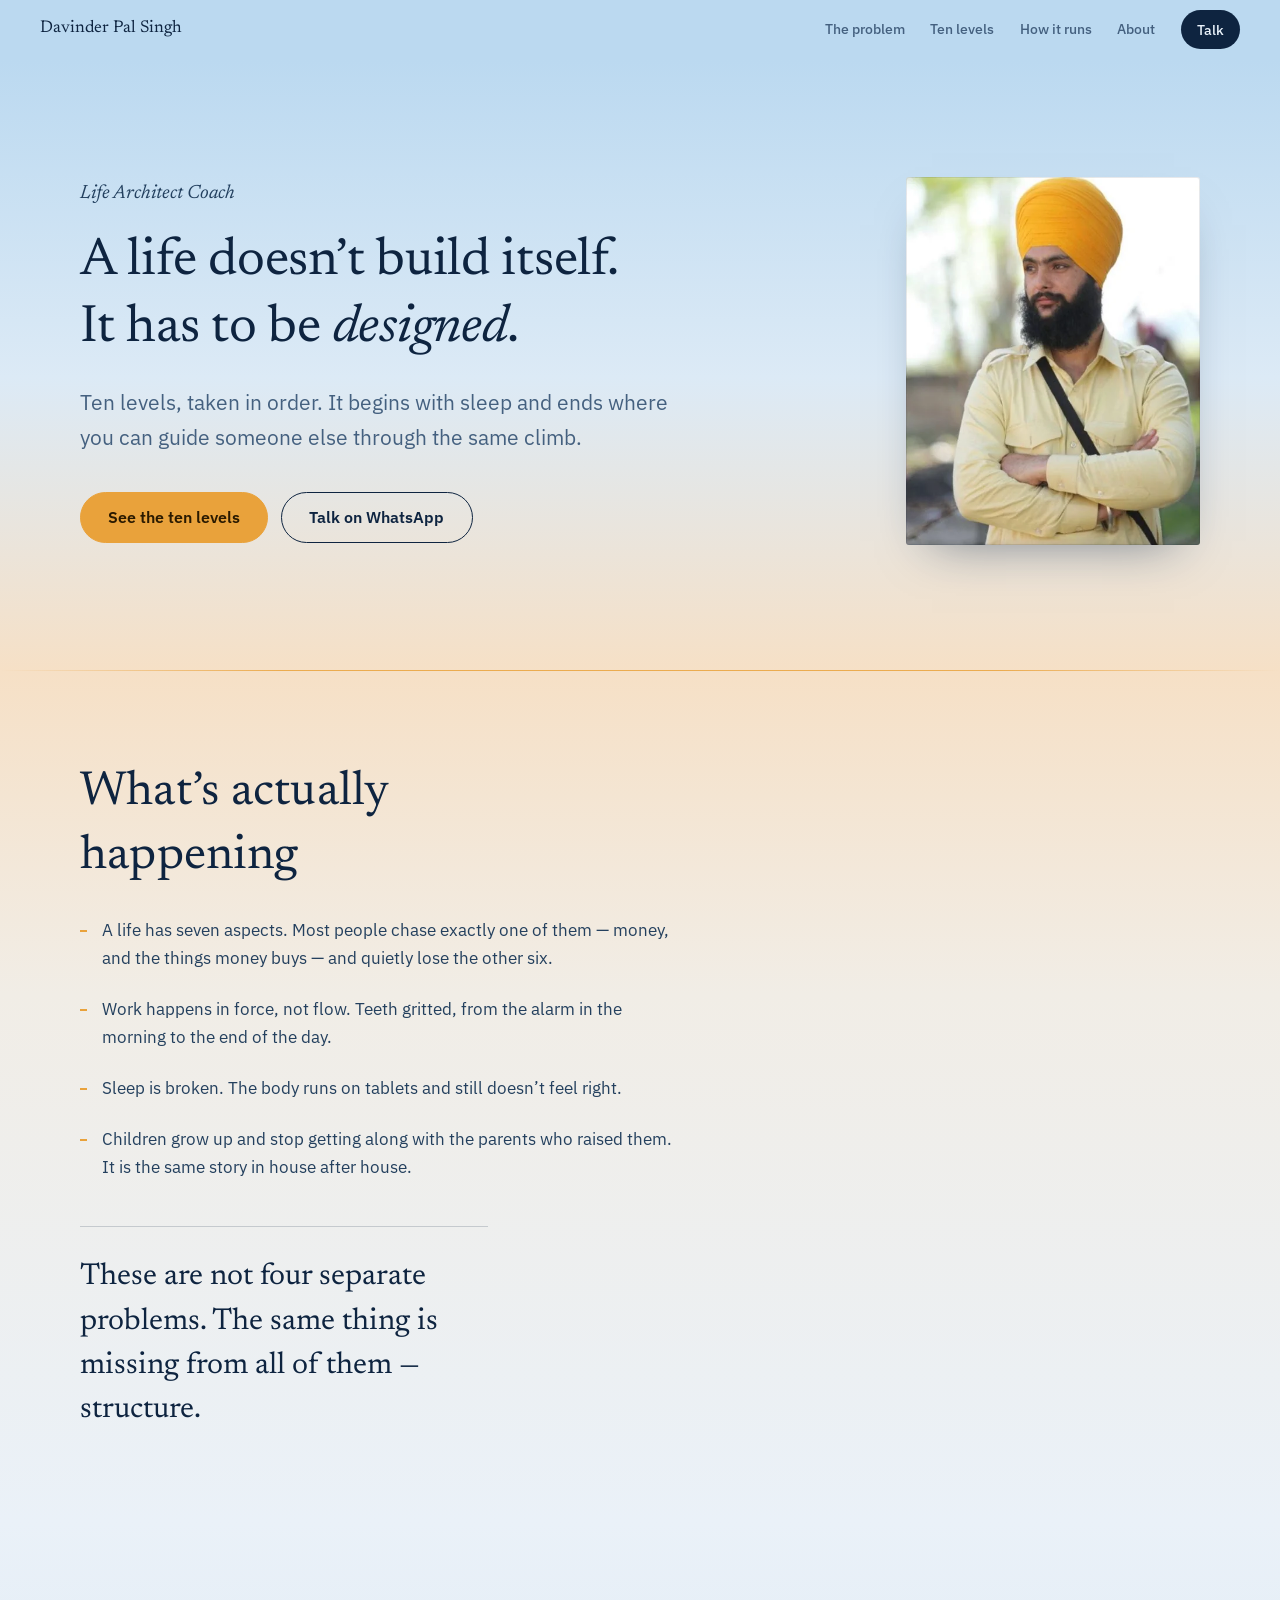
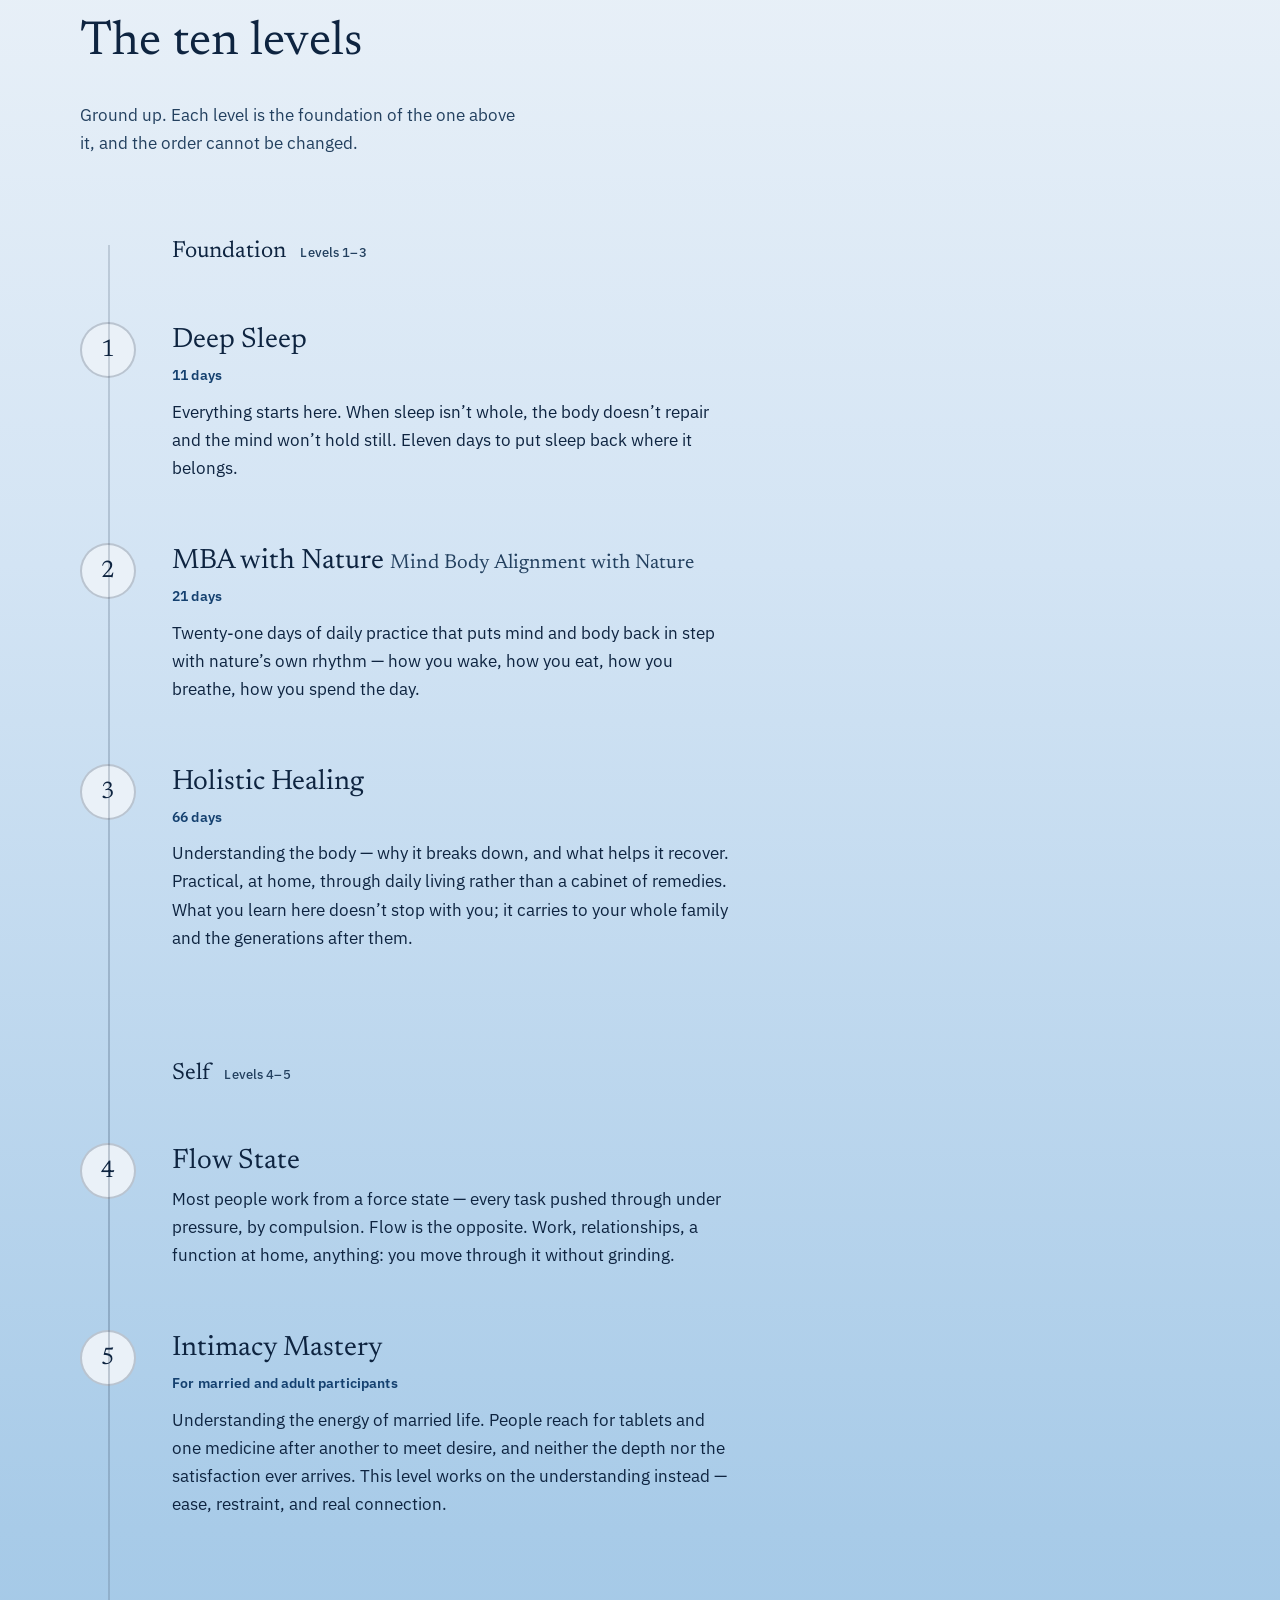
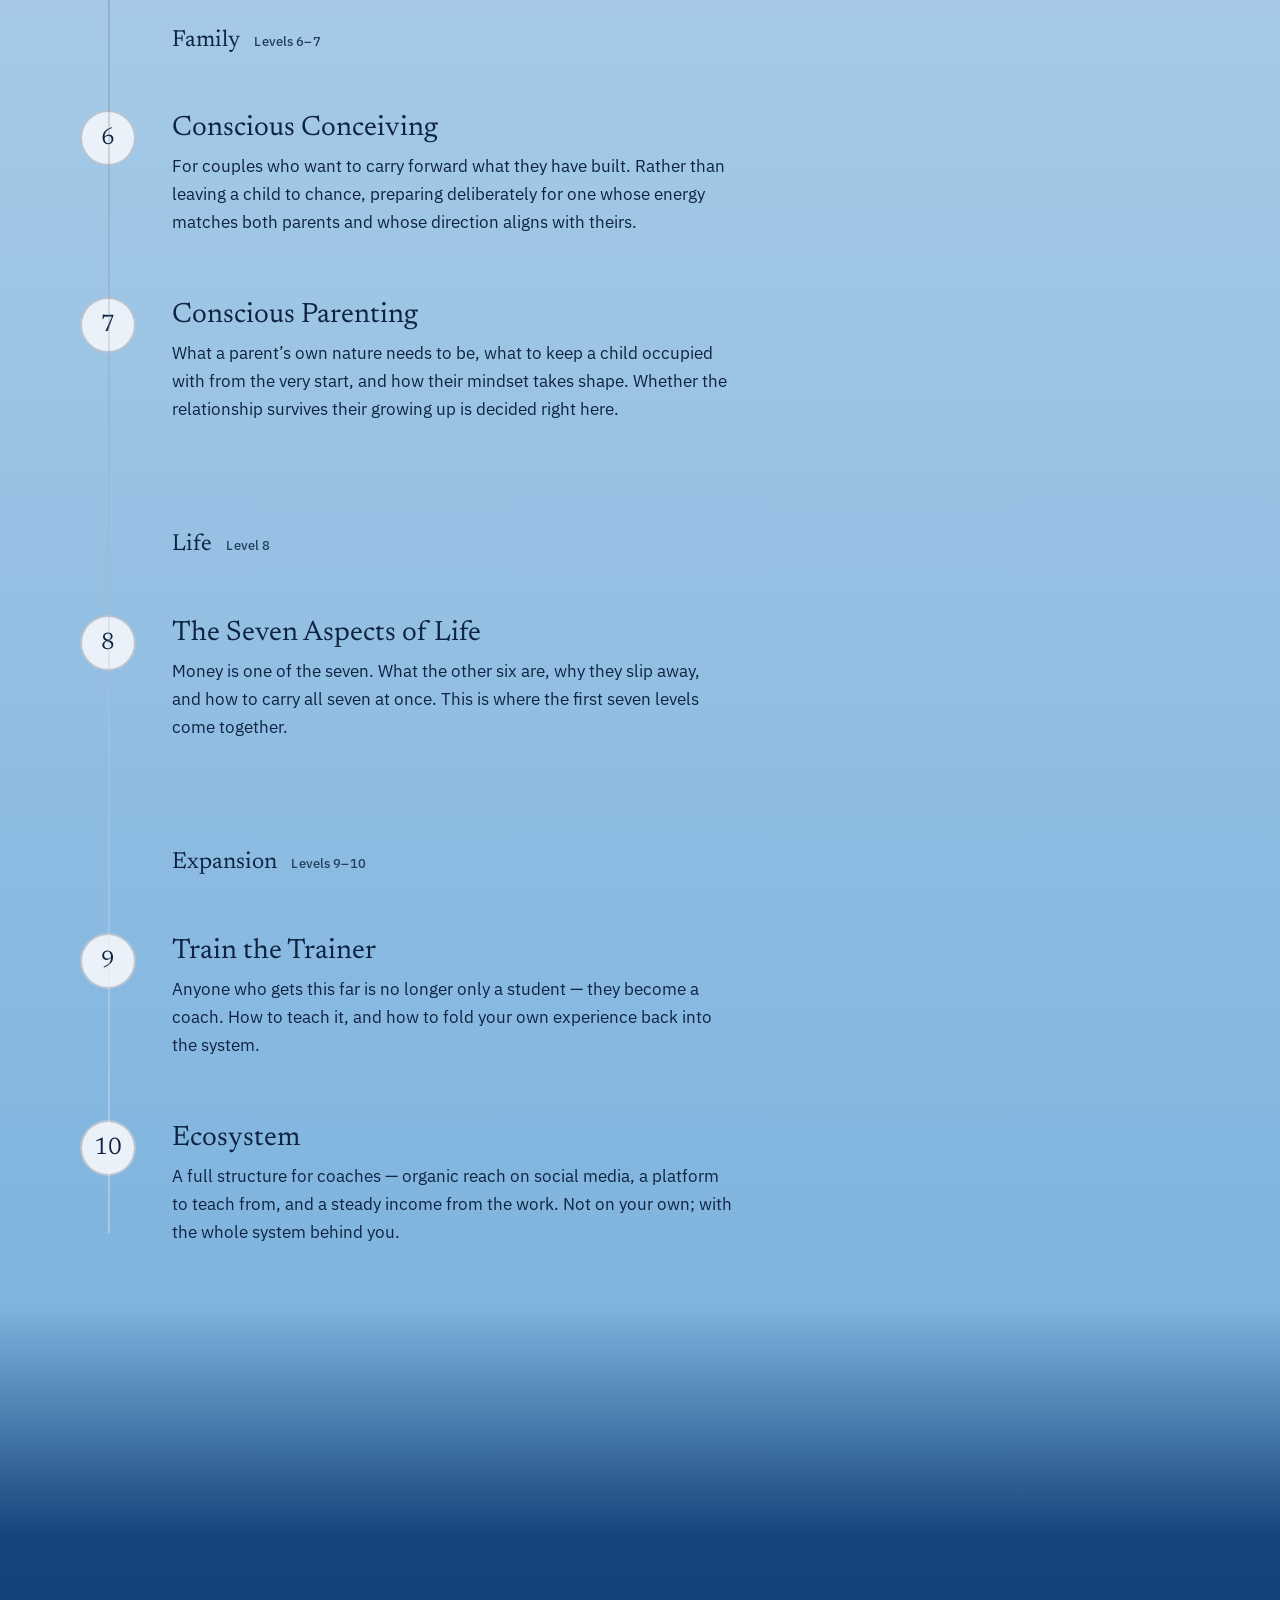
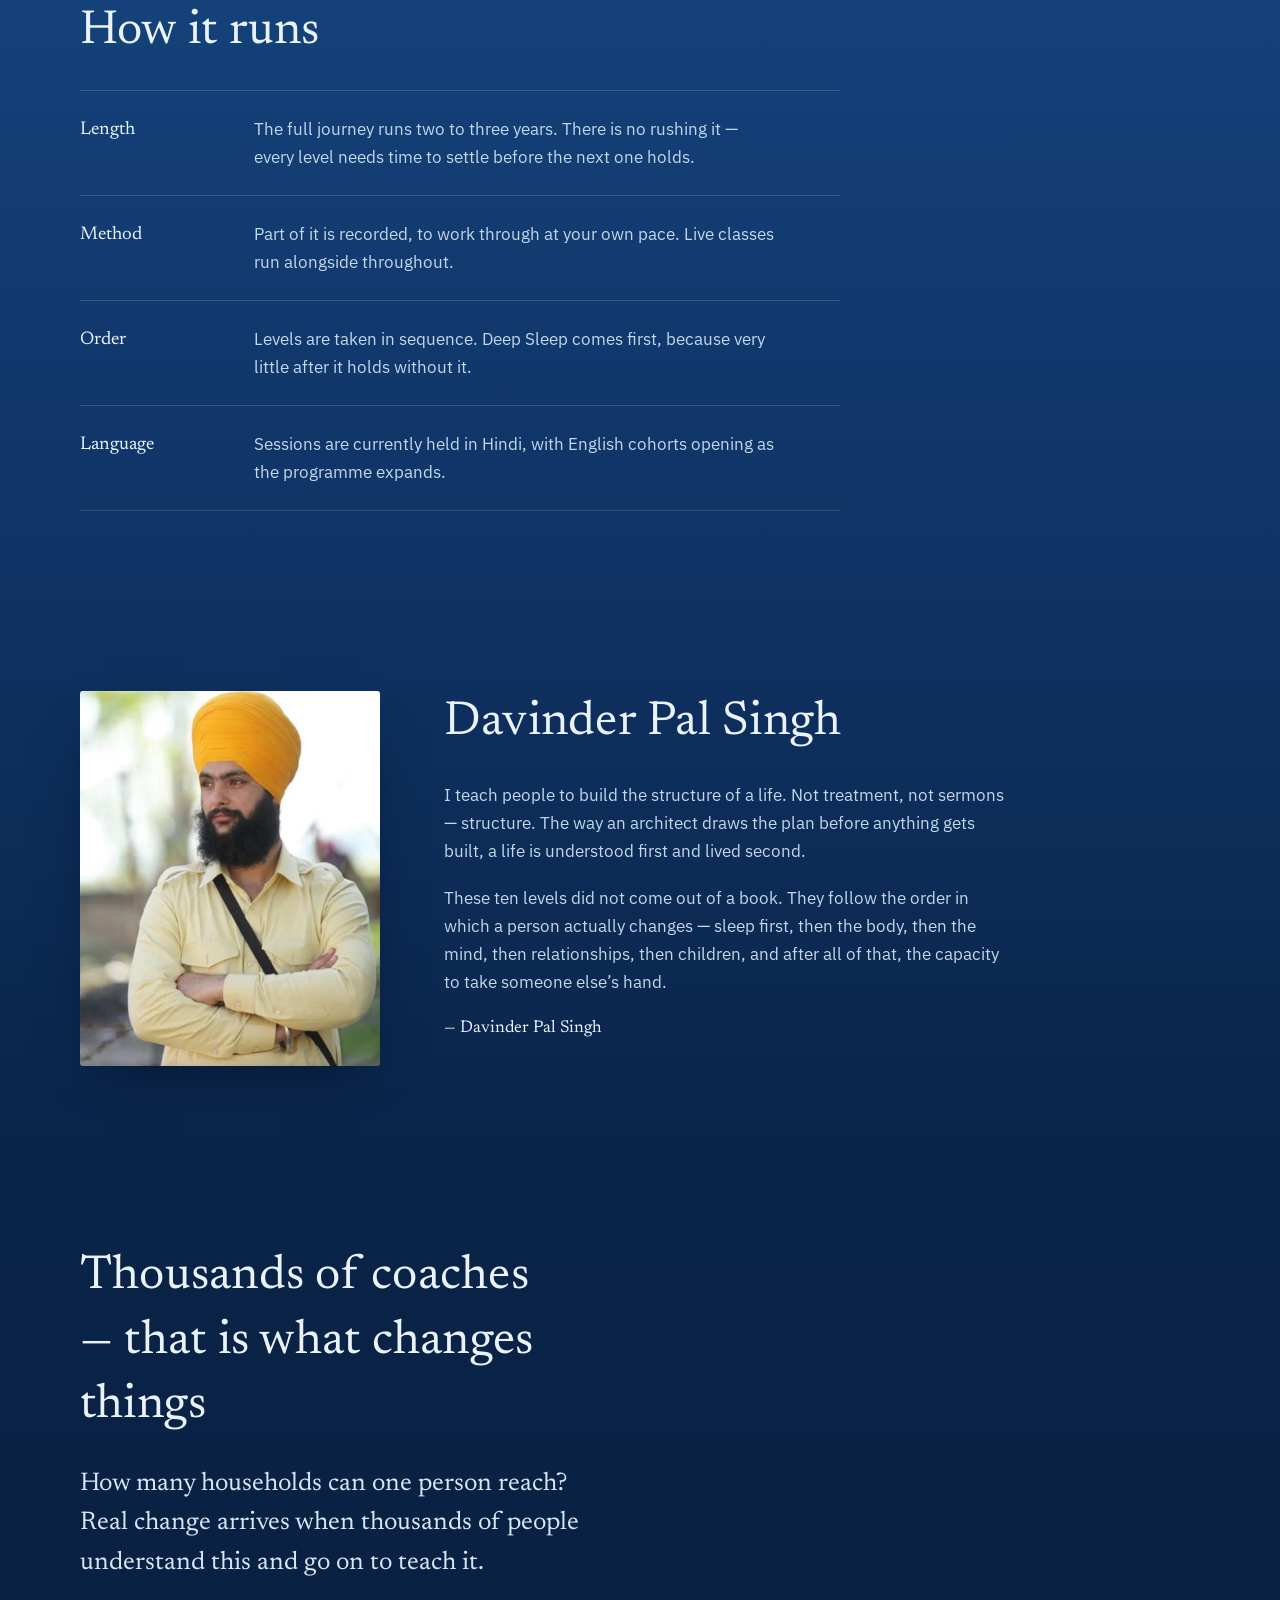
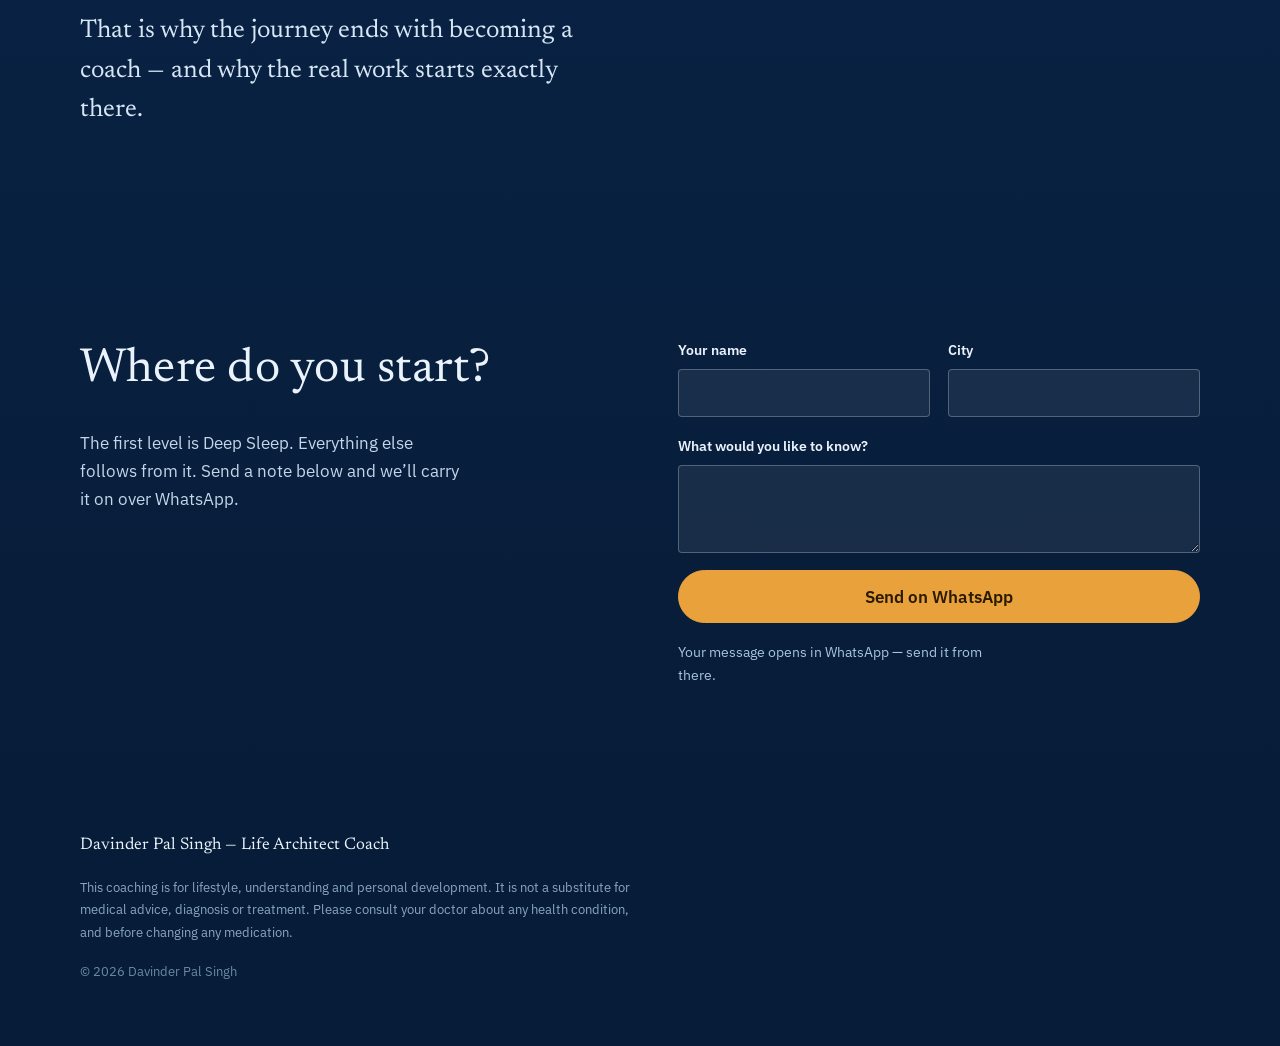
==== commit 681abc4f: "Put the portrait in the hero, and fix the source crop The hero becomes two columns on desktop — word" ====
--- a/index.html
+++ b/index.html
@@ -41,18 +41,27 @@
   <!-- ─────────────  HERO · ground level, dawn  ───────────── -->
   <section class="hero" id="hero">
     <div class="wrap hero__inner">
-      <p class="hero__role">Life Architect Coach</p>
-      <h1 class="hero__title">
-        A life doesn’t build itself.<br>
-        It has to be <em>designed</em>.
-      </h1>
-      <p class="hero__lede">
-        Ten levels, taken in order. It begins with sleep and ends where
-        you can guide someone else through the same climb.
-      </p>
-      <div class="hero__actions">
-        <a class="btn btn--sun" href="#levels">See the ten levels</a>
-        <a class="btn btn--line" data-wa href="#contact">Talk on WhatsApp</a>
+      <figure class="hero__photo">
+        <picture>
+          <source srcset="assets/davinder.webp" type="image/webp">
+          <img src="assets/davinder.jpg" width="504" height="630"
+               alt="Davinder Pal Singh" fetchpriority="high" decoding="async">
+        </picture>
+      </figure>
+      <div class="hero__text">
+        <p class="hero__role">Life Architect Coach</p>
+        <h1 class="hero__title">
+          A life doesn’t build itself.<br>
+          It has to be <em>designed</em>.
+        </h1>
+        <p class="hero__lede">
+          Ten levels, taken in order. It begins with sleep and ends where
+          you can guide someone else through the same climb.
+        </p>
+        <div class="hero__actions">
+          <a class="btn btn--sun" href="#levels">See the ten levels</a>
+          <a class="btn btn--line" data-wa href="#contact">Talk on WhatsApp</a>
+        </div>
       </div>
     </div>
     <div class="horizon" aria-hidden="true"></div>
@@ -217,7 +226,7 @@
       <figure class="about__portrait">
         <picture>
           <source srcset="assets/davinder.webp" type="image/webp">
-          <img src="assets/davinder.jpg" width="512" height="640"
+          <img src="assets/davinder.jpg" width="504" height="630"
                alt="Davinder Pal Singh" loading="lazy" decoding="async">
         </picture>
       </figure>
--- a/assets/css/site.css
+++ b/assets/css/site.css
@@ -132,16 +132,35 @@
 }
 /* hero shares the page's left edge rather than sitting in a narrower
    centred box, so hero / climb / bands all start on the same line */
+.hero__inner{
+  display:grid;
+  grid-template-columns:minmax(0,1fr) clamp(230px,23vw,320px);
+  gap:clamp(2rem,4.5vw,3.5rem);
+  align-items:center;
+}
+.hero__photo{grid-column:2;grid-row:1;margin:0;position:relative}
+.hero__text {grid-column:1;grid-row:1}
+.hero__photo img{
+  width:100%;height:auto;display:block;border-radius:3px;
+  aspect-ratio:4/5;object-fit:cover;object-position:50% 26%;
+  box-shadow:0 22px 48px -26px rgba(14,36,64,.55);
+}
+.hero__photo::after{
+  content:"";position:absolute;inset:0;border-radius:3px;pointer-events:none;
+  box-shadow:inset 0 0 0 1px rgba(14,36,64,.1);
+}
 .hero__role{
   font-family:var(--serif);font-style:italic;
   font-size:clamp(1rem,.9rem + .4vw,1.2rem);
-  color:var(--ink-soft);margin:0 0 1.2rem;
+  /* sits lower on the gradient once the portrait stacks above it on
+     narrow screens, so it needs the darker of the two secondary inks */
+  color:var(--ink-mid);margin:0 0 1.2rem;
 }
 .hero__title{
   font-family:var(--serif);font-weight:400;
-  font-size:clamp(2.1rem,1.25rem + 3.5vw,3.6rem);
+  font-size:clamp(2.1rem,1.2rem + 3.1vw,3.3rem);
   line-height:1.26;letter-spacing:-.005em;
-  margin:0 0 1.5rem;max-width:860px;text-wrap:balance;
+  margin:0 0 1.5rem;text-wrap:balance;
 }
 .hero__title em{font-style:italic}
 .hero__lede{
@@ -156,9 +175,10 @@
 }
 
 @media (prefers-reduced-motion:no-preference){
-  .hero__role,.hero__title,.hero__lede,.hero__actions{
+  .hero__role,.hero__title,.hero__lede,.hero__actions,.hero__photo{
     animation:rise .9s cubic-bezier(.22,.7,.3,1) backwards;
   }
+  .hero__photo{animation-delay:.2s}
   .hero__title{animation-delay:.08s}
   .hero__lede{animation-delay:.16s}
   .hero__actions{animation-delay:.24s}
@@ -166,6 +186,12 @@
 }
 @keyframes rise{from{opacity:0;transform:translateY(14px)}to{opacity:1;transform:none}}
 @keyframes widen{from{opacity:0;transform:scaleX(.3)}to{opacity:1;transform:none}}
+
+@media (max-width:900px){
+  .hero__inner{grid-template-columns:1fr;gap:1.75rem}
+  .hero__photo{grid-column:1;grid-row:1;width:min(185px,45%)}
+  .hero__text {grid-column:1;grid-row:2}
+}
 
 /* ── buttons ────────────────────────────────────────────── */
 .btn{
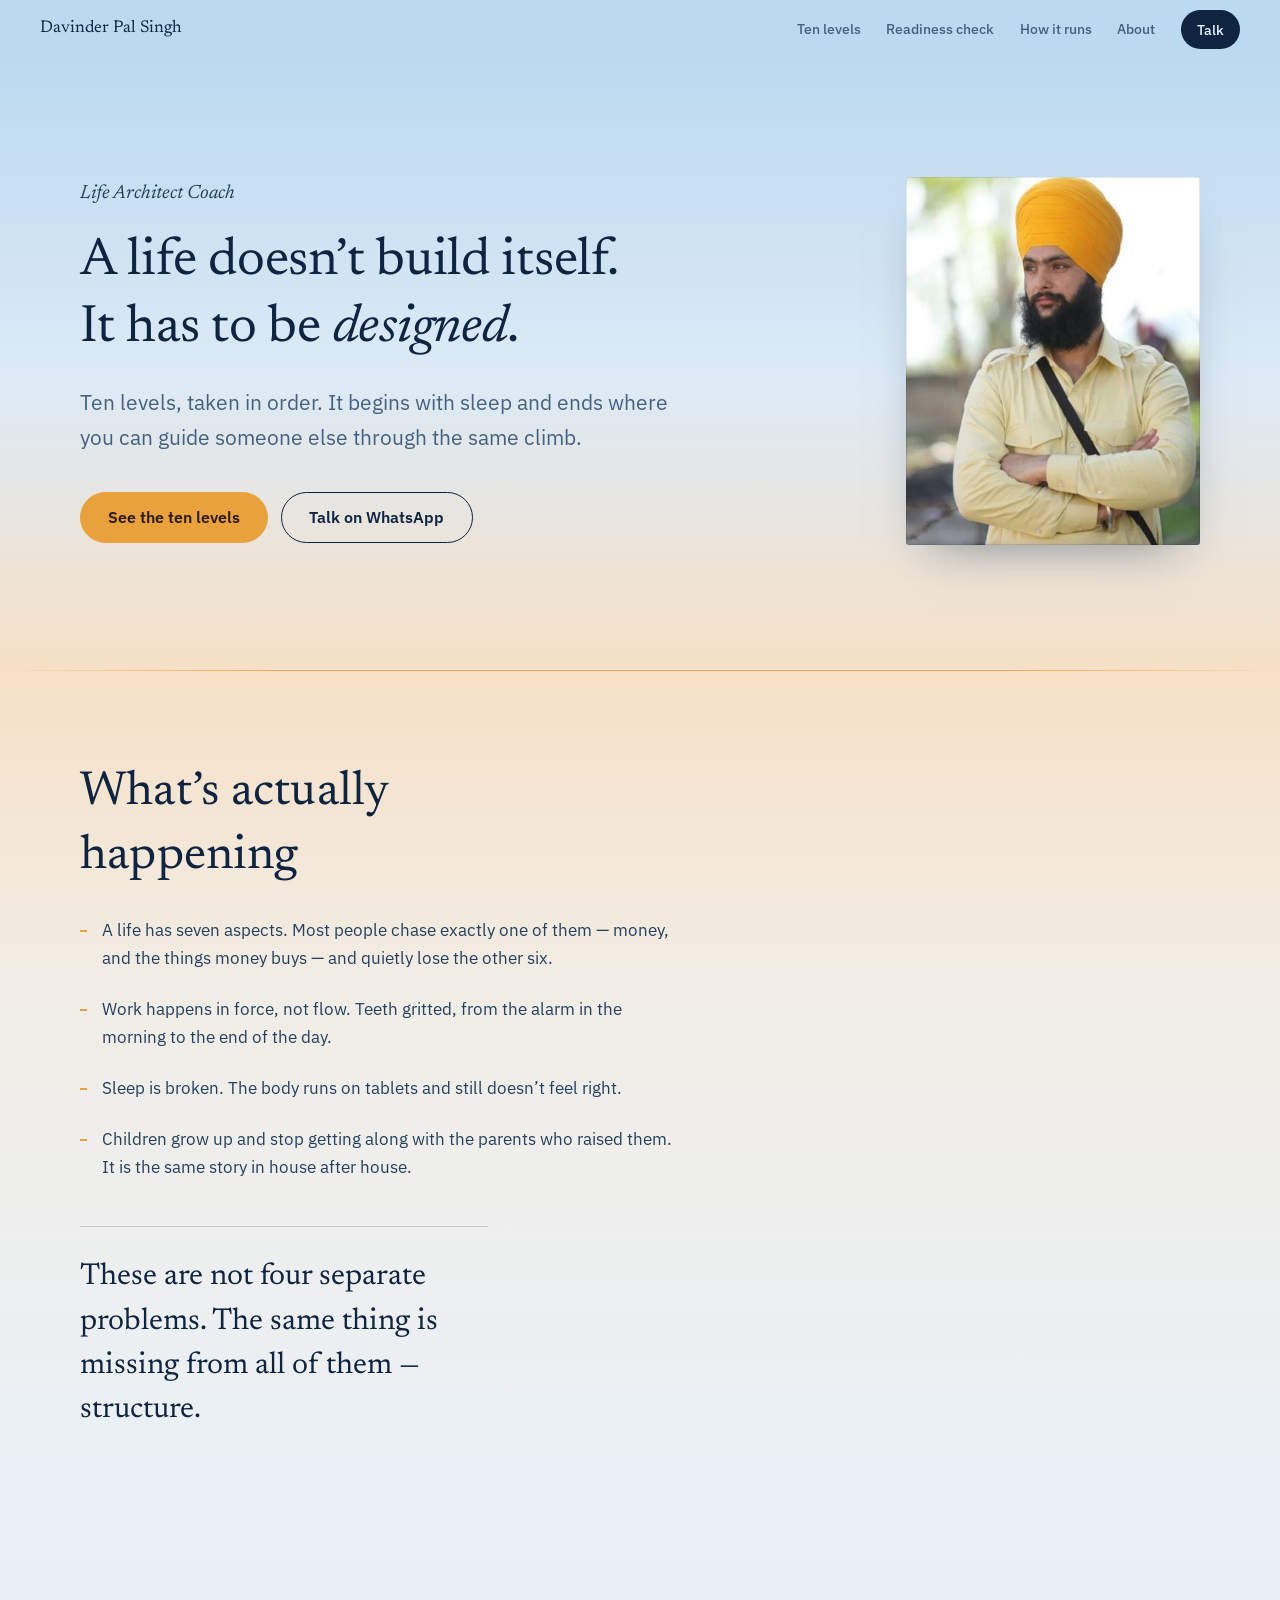
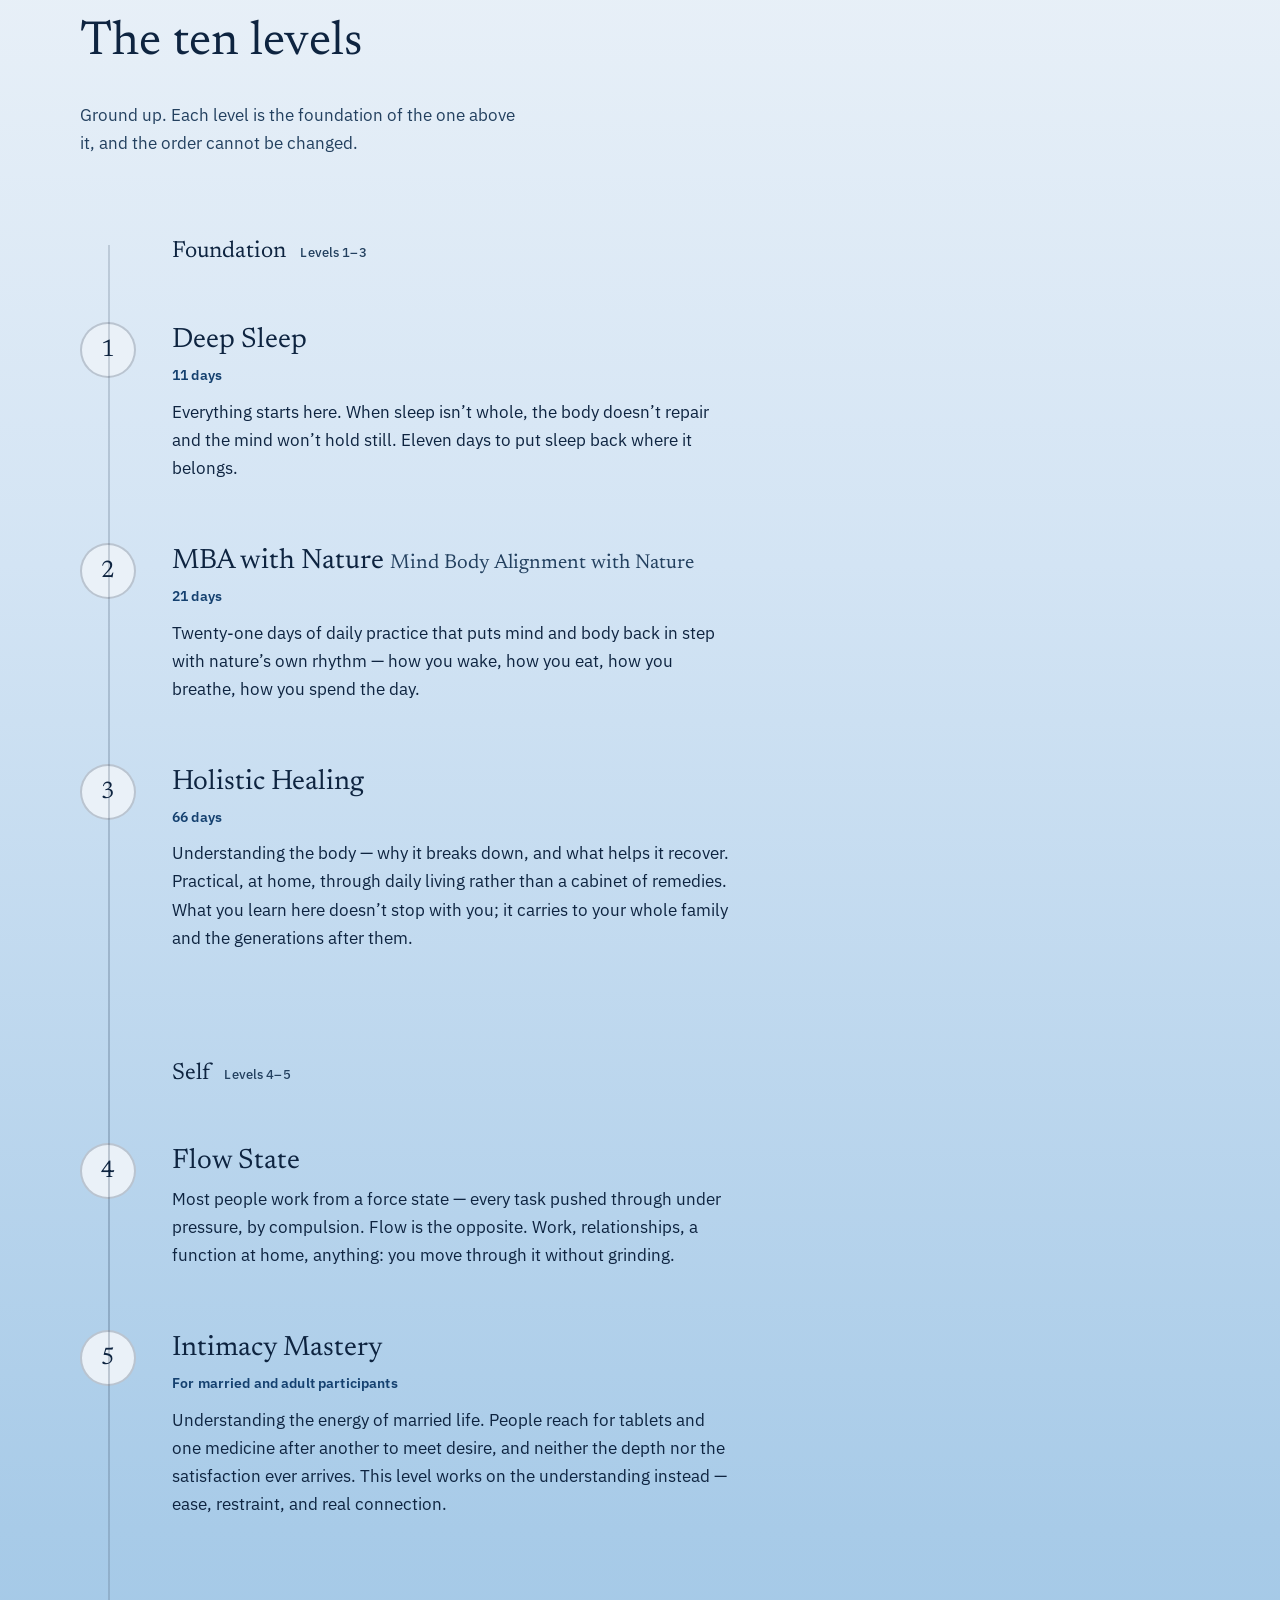
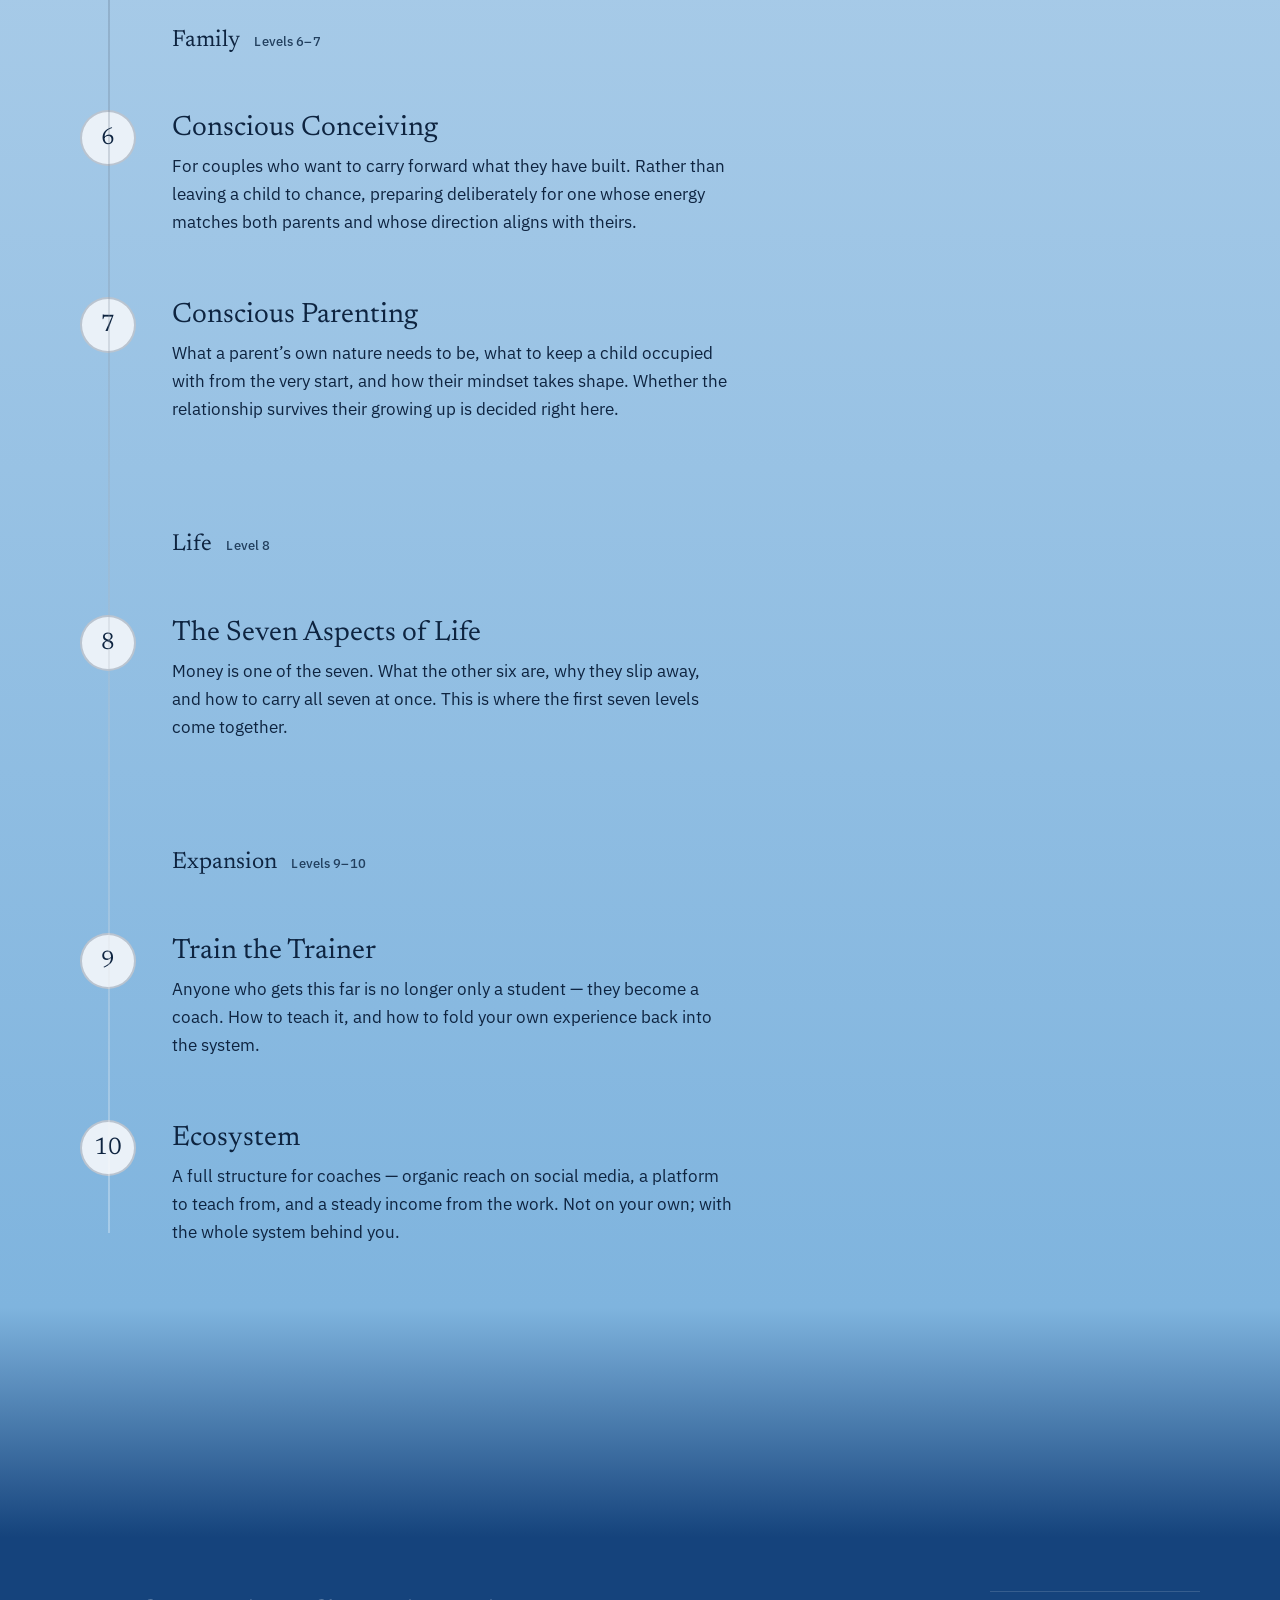
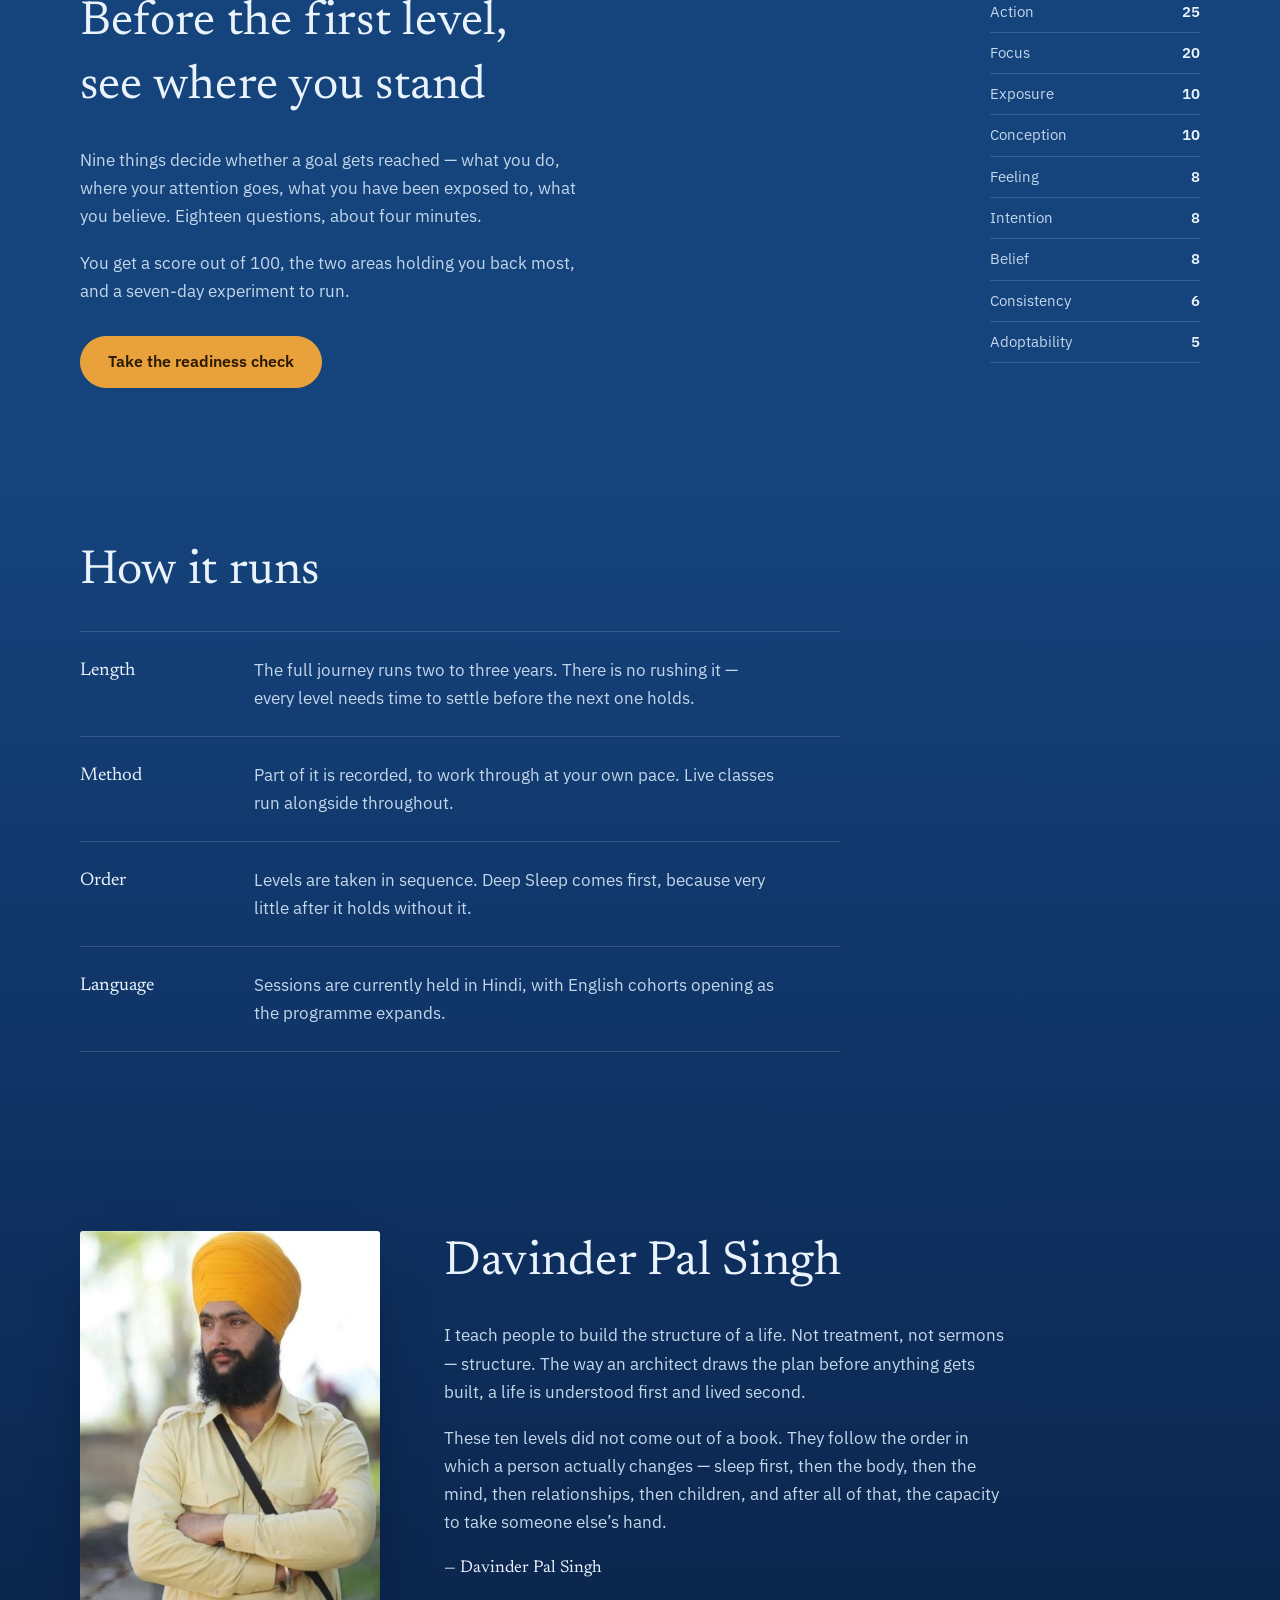
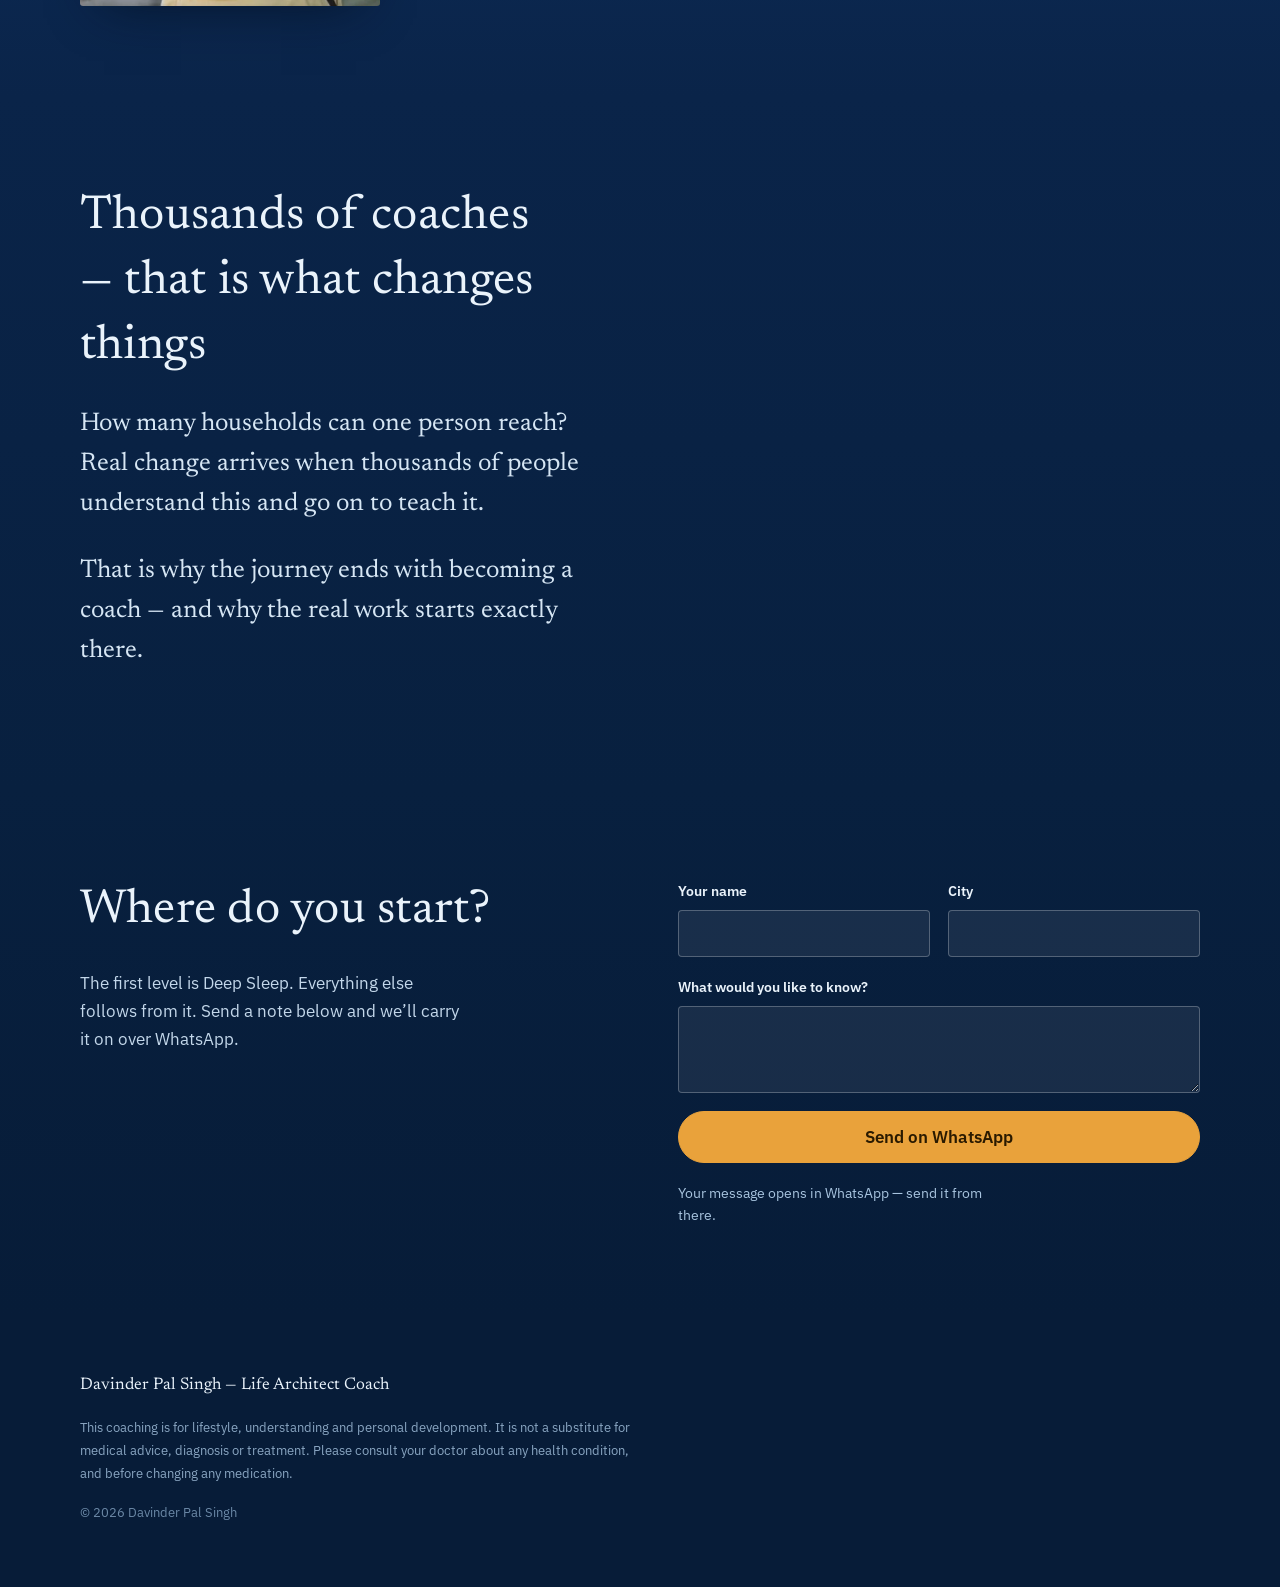
==== commit 66d6d62e: "Add the readiness check A self-assessment at calculator.html: nine weighted dimensions, two question" ====
--- a/index.html
+++ b/index.html
@@ -28,8 +28,8 @@
 <header class="topbar" id="topbar">
   <a class="topbar__name" href="#top">Davinder Pal Singh</a>
   <nav class="topbar__nav" aria-label="Main">
-    <a href="#problem">The problem</a>
     <a href="#levels">Ten levels</a>
+    <a href="calculator.html">Readiness check</a>
     <a href="#format">How it runs</a>
     <a href="#about">About</a>
     <a class="topbar__cta" data-wa href="#contact">Talk</a>
@@ -194,6 +194,29 @@
     </div>
   </section>
 
+  <!-- ─────────────  readiness check  ───────────── -->
+  <section class="band band--tool" id="tool">
+    <div class="wrap tool">
+      <div class="tool__text">
+        <h2 class="h2 h2--light">Before the first level, see where you stand</h2>
+        <p>Nine things decide whether a goal gets reached — what you do, where your attention goes, what you have been exposed to, what you believe. Eighteen questions, about four minutes.</p>
+        <p>You get a score out of 100, the two areas holding you back most, and a seven-day experiment to run.</p>
+        <a class="btn btn--sun" href="calculator.html">Take the readiness check</a>
+      </div>
+      <ul class="tool__dims">
+        <li><span>Action</span><b>25</b></li>
+        <li><span>Focus</span><b>20</b></li>
+        <li><span>Exposure</span><b>10</b></li>
+        <li><span>Conception</span><b>10</b></li>
+        <li><span>Feeling</span><b>8</b></li>
+        <li><span>Intention</span><b>8</b></li>
+        <li><span>Belief</span><b>8</b></li>
+        <li><span>Consistency</span><b>6</b></li>
+        <li><span>Adoptability</span><b>5</b></li>
+      </ul>
+    </div>
+  </section>
+
   <!-- ─────────────  how it runs  ───────────── -->
   <section class="band band--deep" id="format">
     <div class="wrap">
--- a/assets/css/site.css
+++ b/assets/css/site.css
@@ -209,6 +209,7 @@
 /* ── generic bands ──────────────────────────────────────── */
 .band{padding:var(--bandpad) 0}
 .band--dawn    {background:linear-gradient(180deg,var(--dawn) 0%,#F1EDE6 38%,var(--haze) 100%)}
+.band--tool    {background:var(--azure);color:var(--light);padding-top:calc(var(--bandpad) * .6)}
 .band--deep    {background:linear-gradient(180deg,var(--azure) 0%,#0F3263 100%);color:var(--light);padding-top:calc(var(--bandpad) * .7)}
 .band--deeper  {background:linear-gradient(180deg,#0F3263 0%,#0A2449 100%);color:var(--light)}
 .band--high    {background:linear-gradient(180deg,#0A2449 0%,#08203F 100%);color:var(--light)}
@@ -314,6 +315,24 @@
   .stage{margin-left:var(--rail-col);gap:.6rem}
   .stage small{font-size:.75rem}
   .step__hi{display:block;font-size:.95rem;margin-top:.15rem}
+}
+
+/* ── readiness check CTA ─────────────────────────────────── */
+.tool{display:grid;grid-template-columns:1fr auto;gap:clamp(2rem,5vw,4.5rem);align-items:start}
+.tool__text{max-width:52ch}
+.tool__text p{color:#C3D7EA}
+.tool__text .btn{margin-top:.8rem}
+.tool__dims{list-style:none;margin:0;padding:0;min-width:210px}
+.tool__dims li{
+  display:flex;justify-content:space-between;gap:1.5rem;
+  padding:.5rem 0;border-bottom:1px solid rgba(255,255,255,.14);
+  font-size:.92rem;color:#C3D7EA;
+}
+.tool__dims li:first-child{border-top:1px solid rgba(255,255,255,.14)}
+.tool__dims b{font-weight:600;color:var(--light);font-variant-numeric:tabular-nums}
+@media (max-width:820px){
+  .tool{grid-template-columns:1fr}
+  .tool__dims{min-width:0;max-width:340px}
 }
 
 /* ── how it runs ─────────────────────────────────────────── */
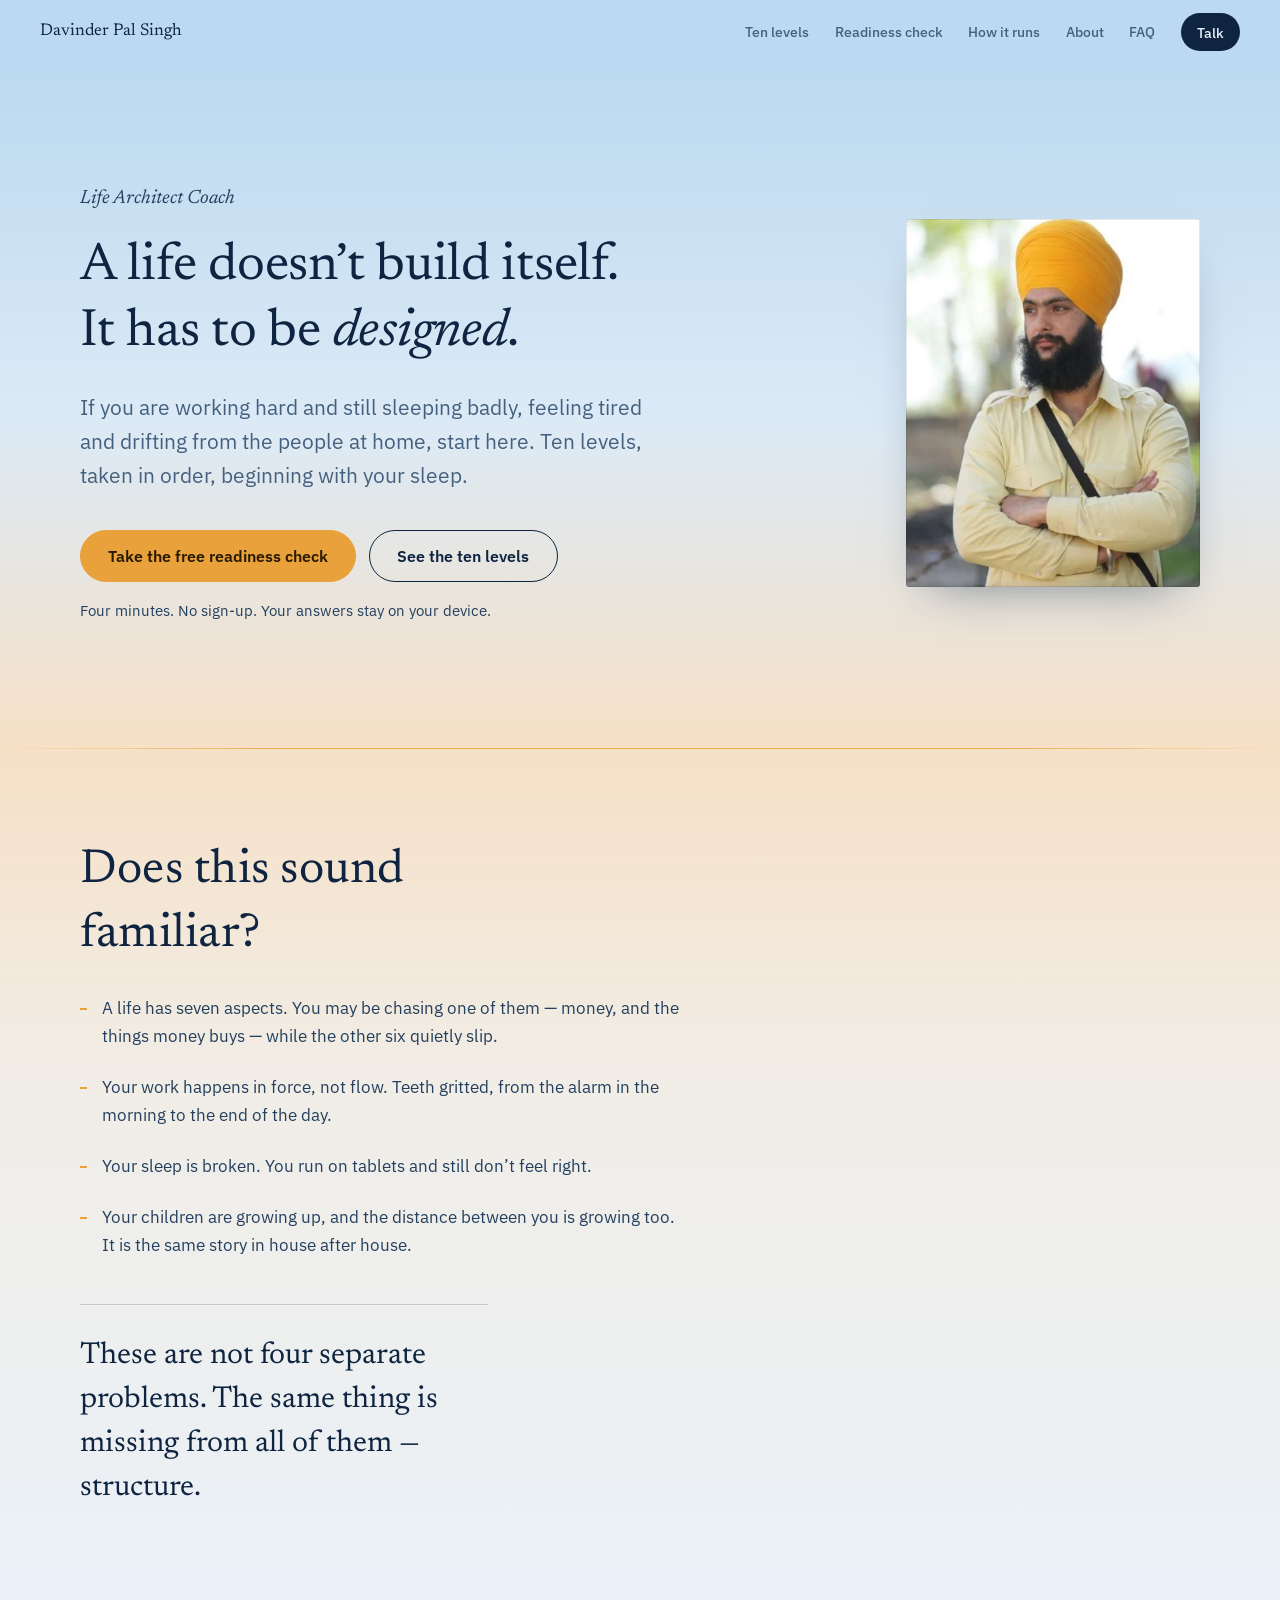
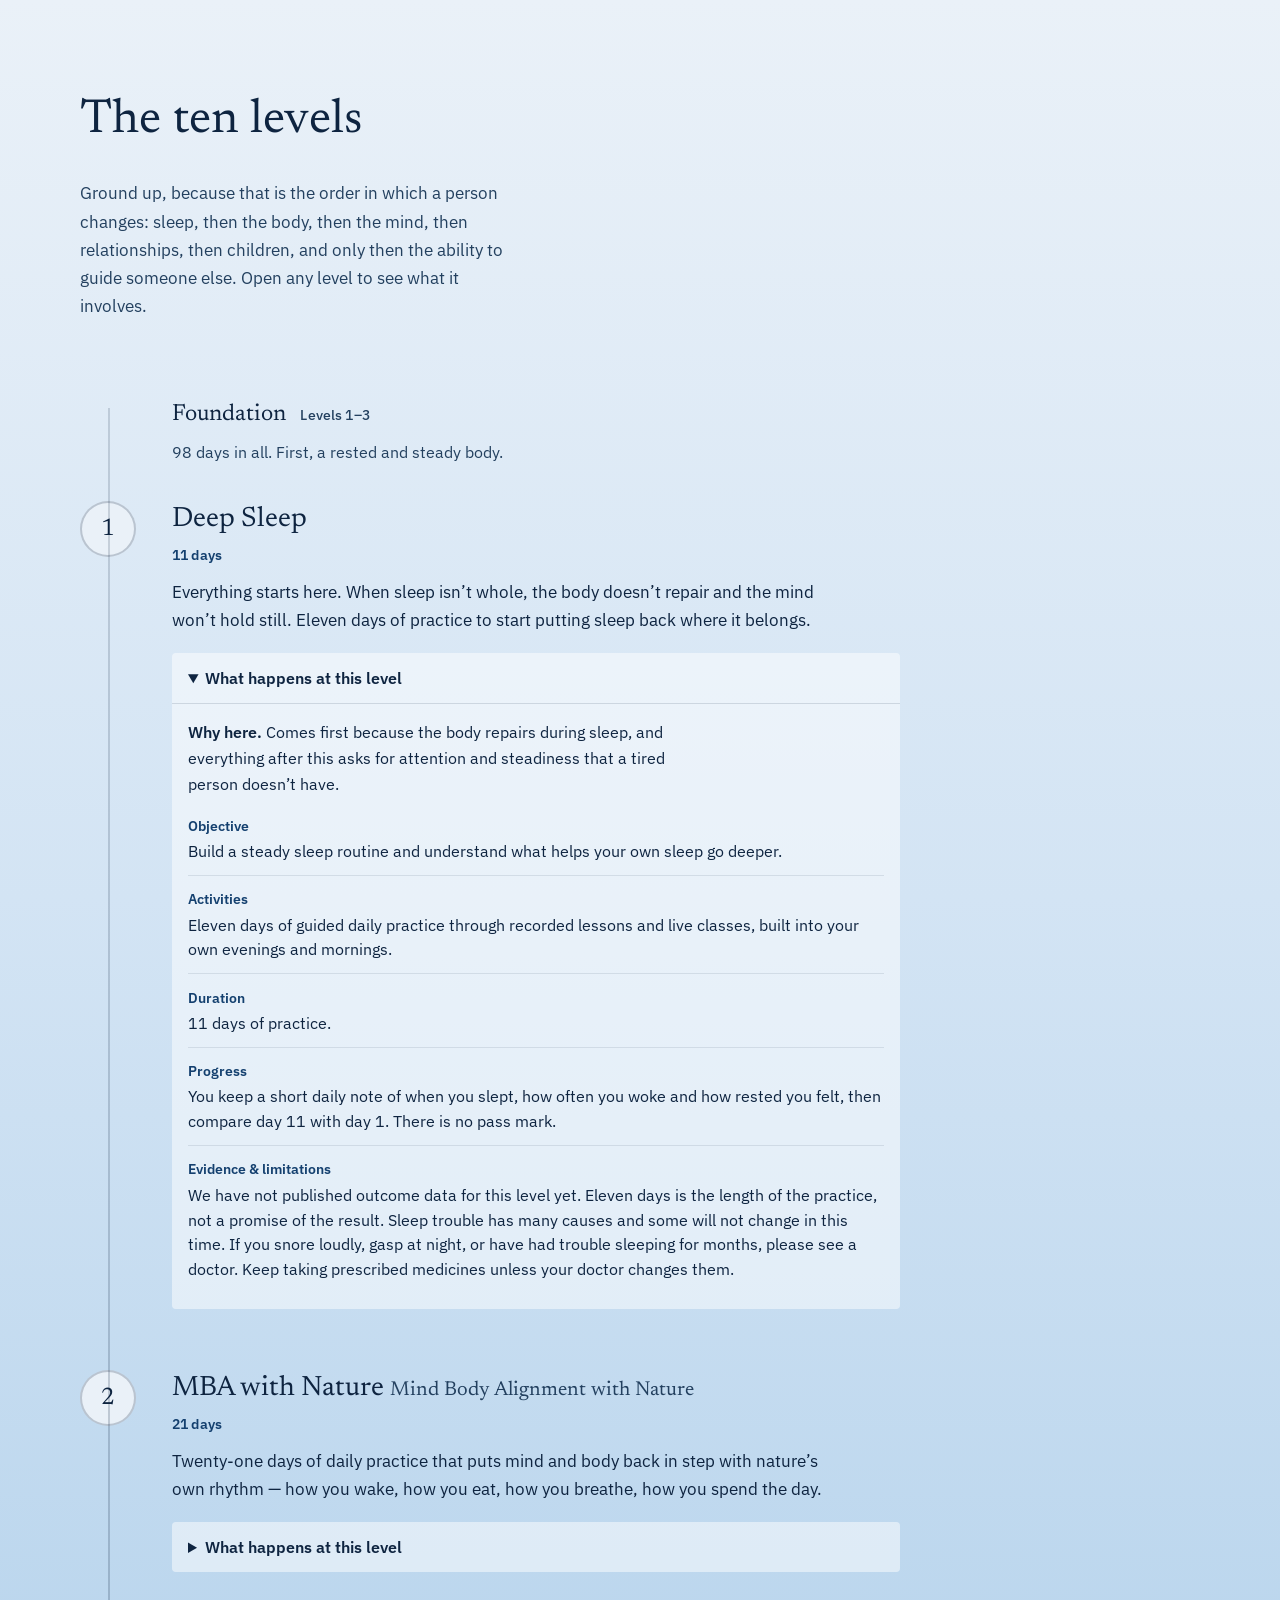
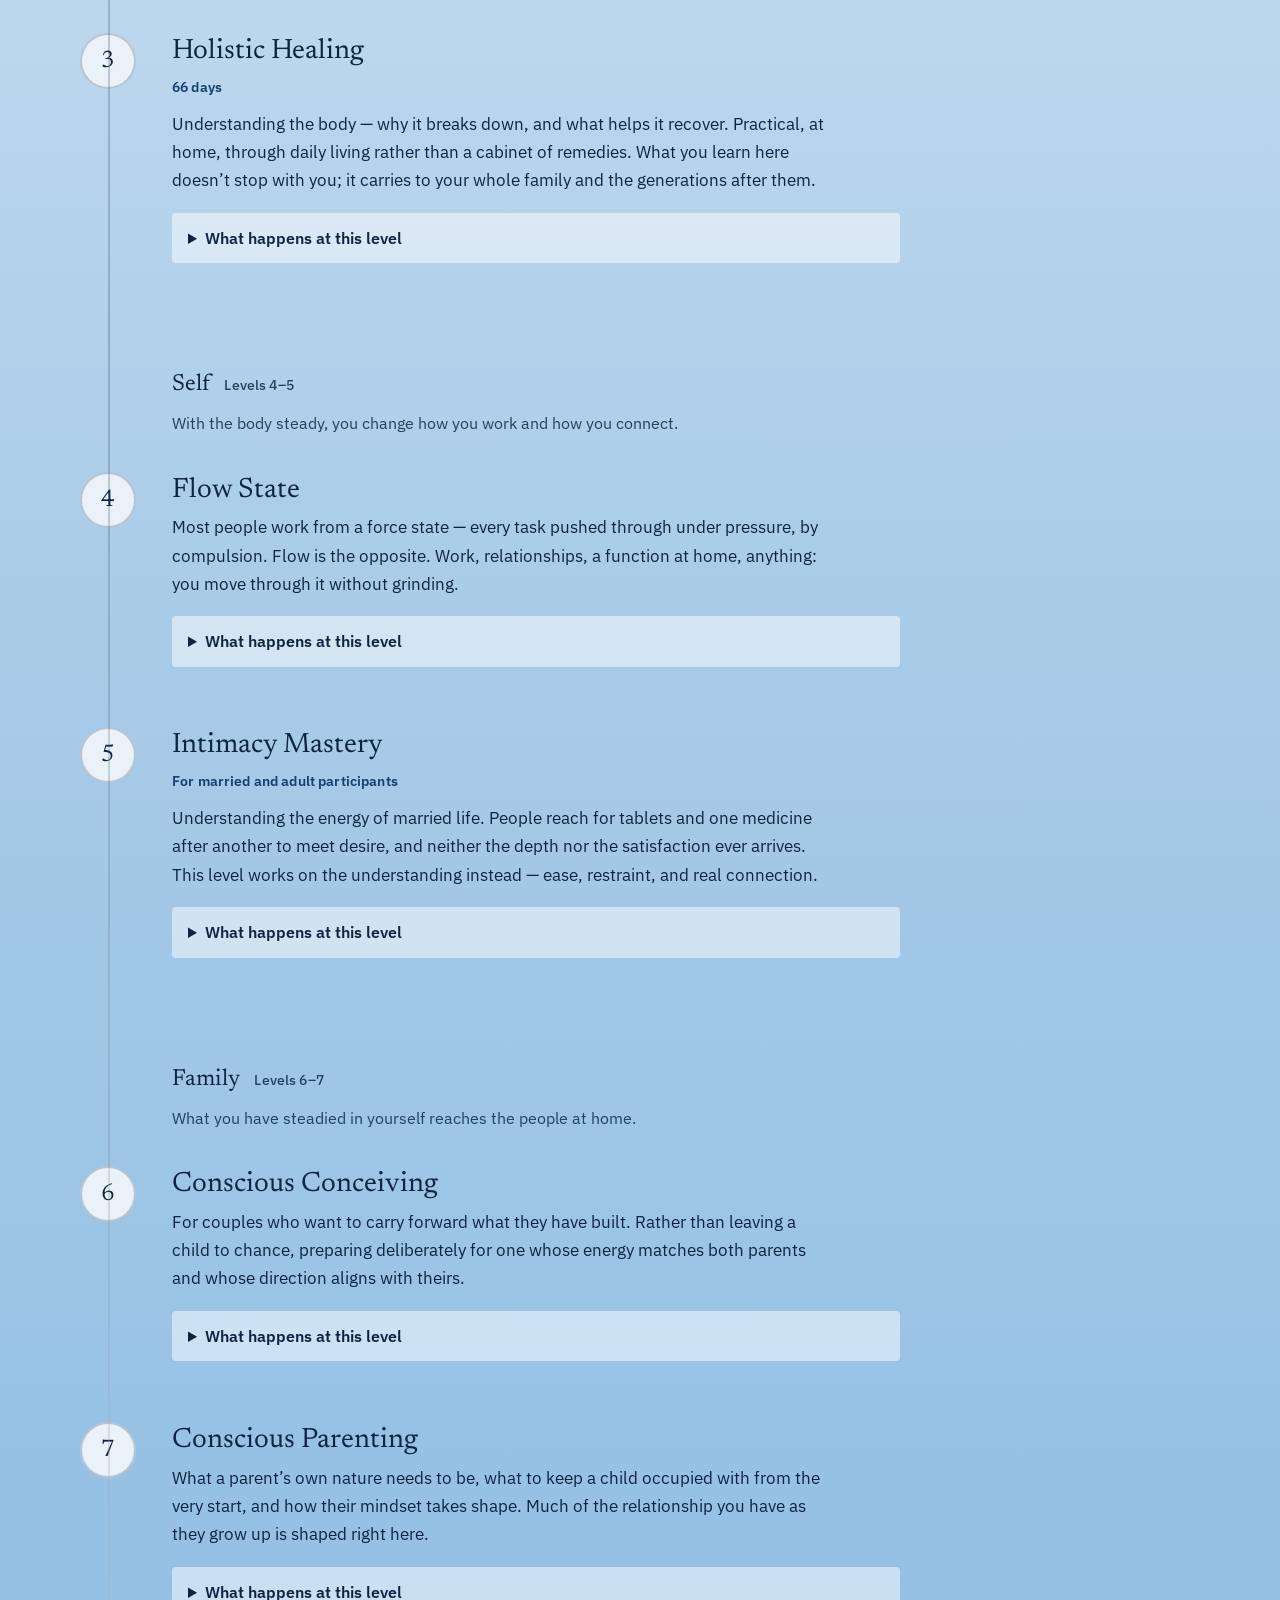
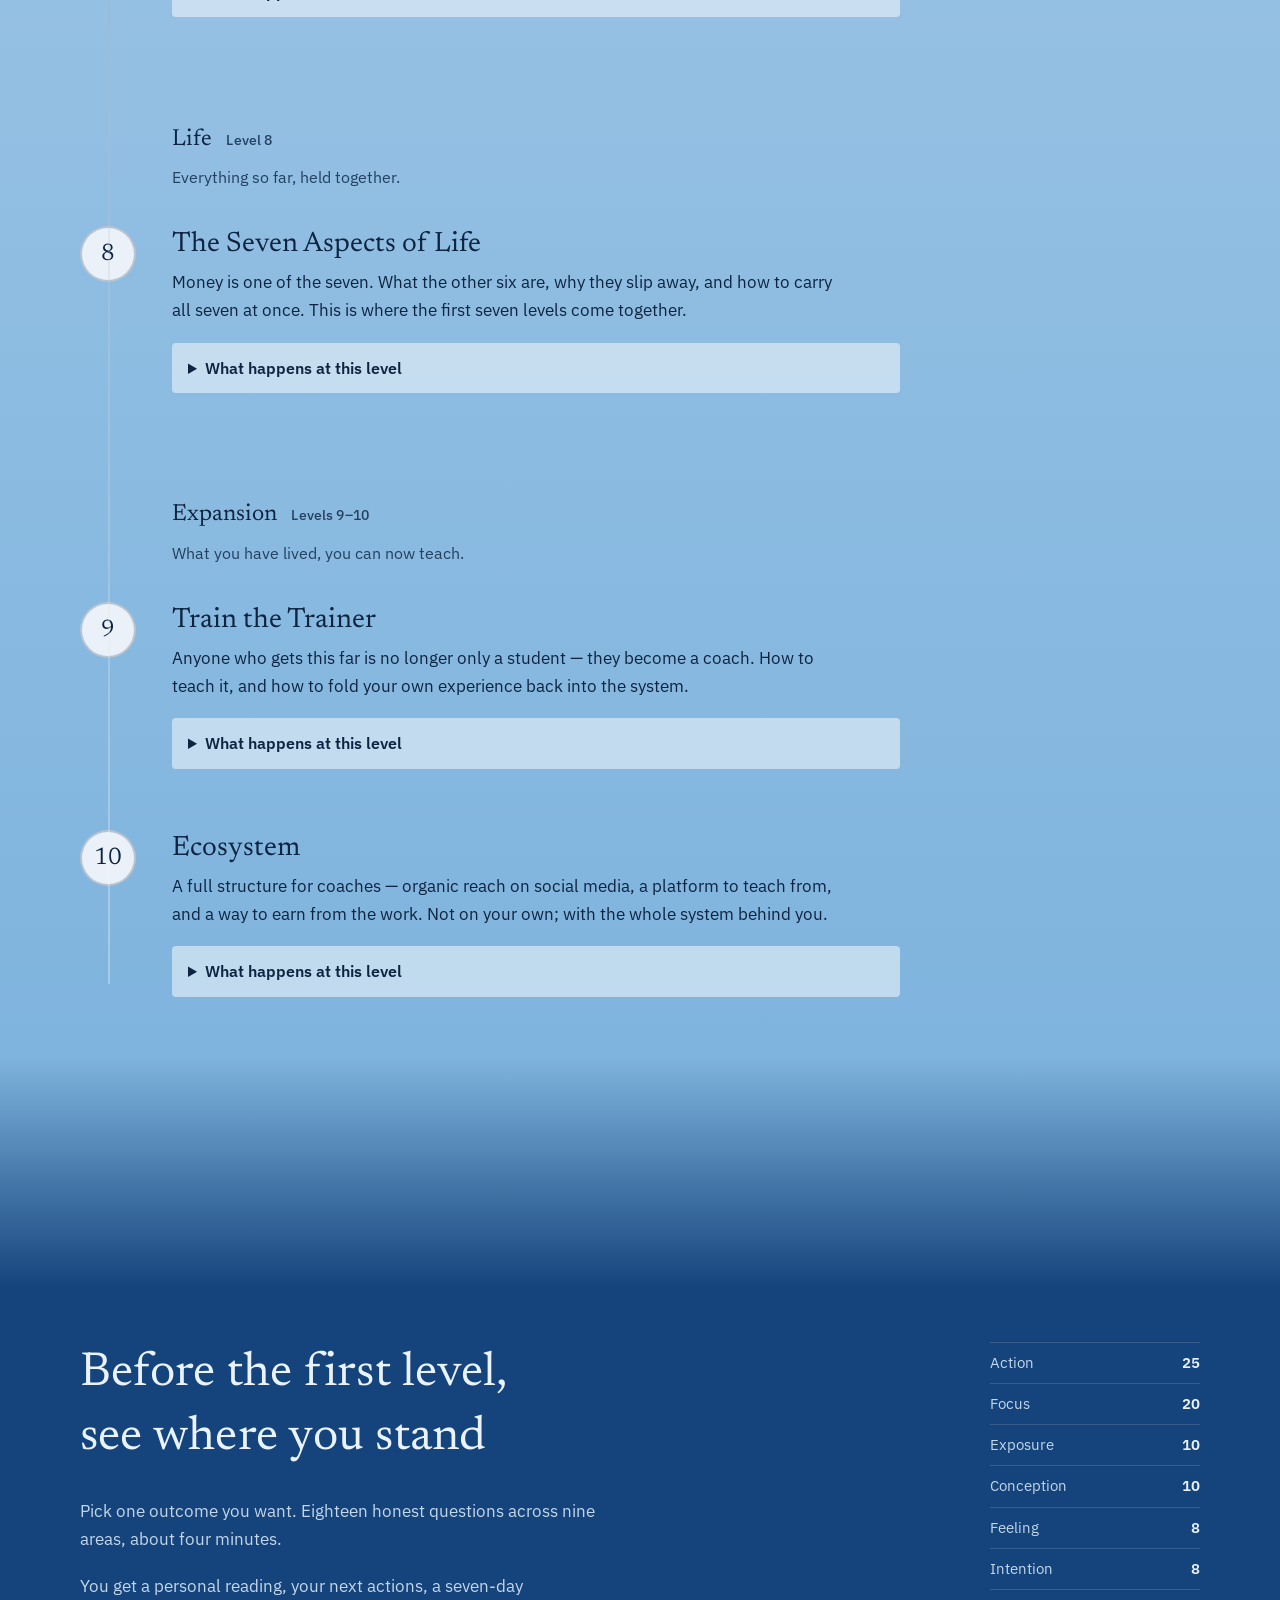
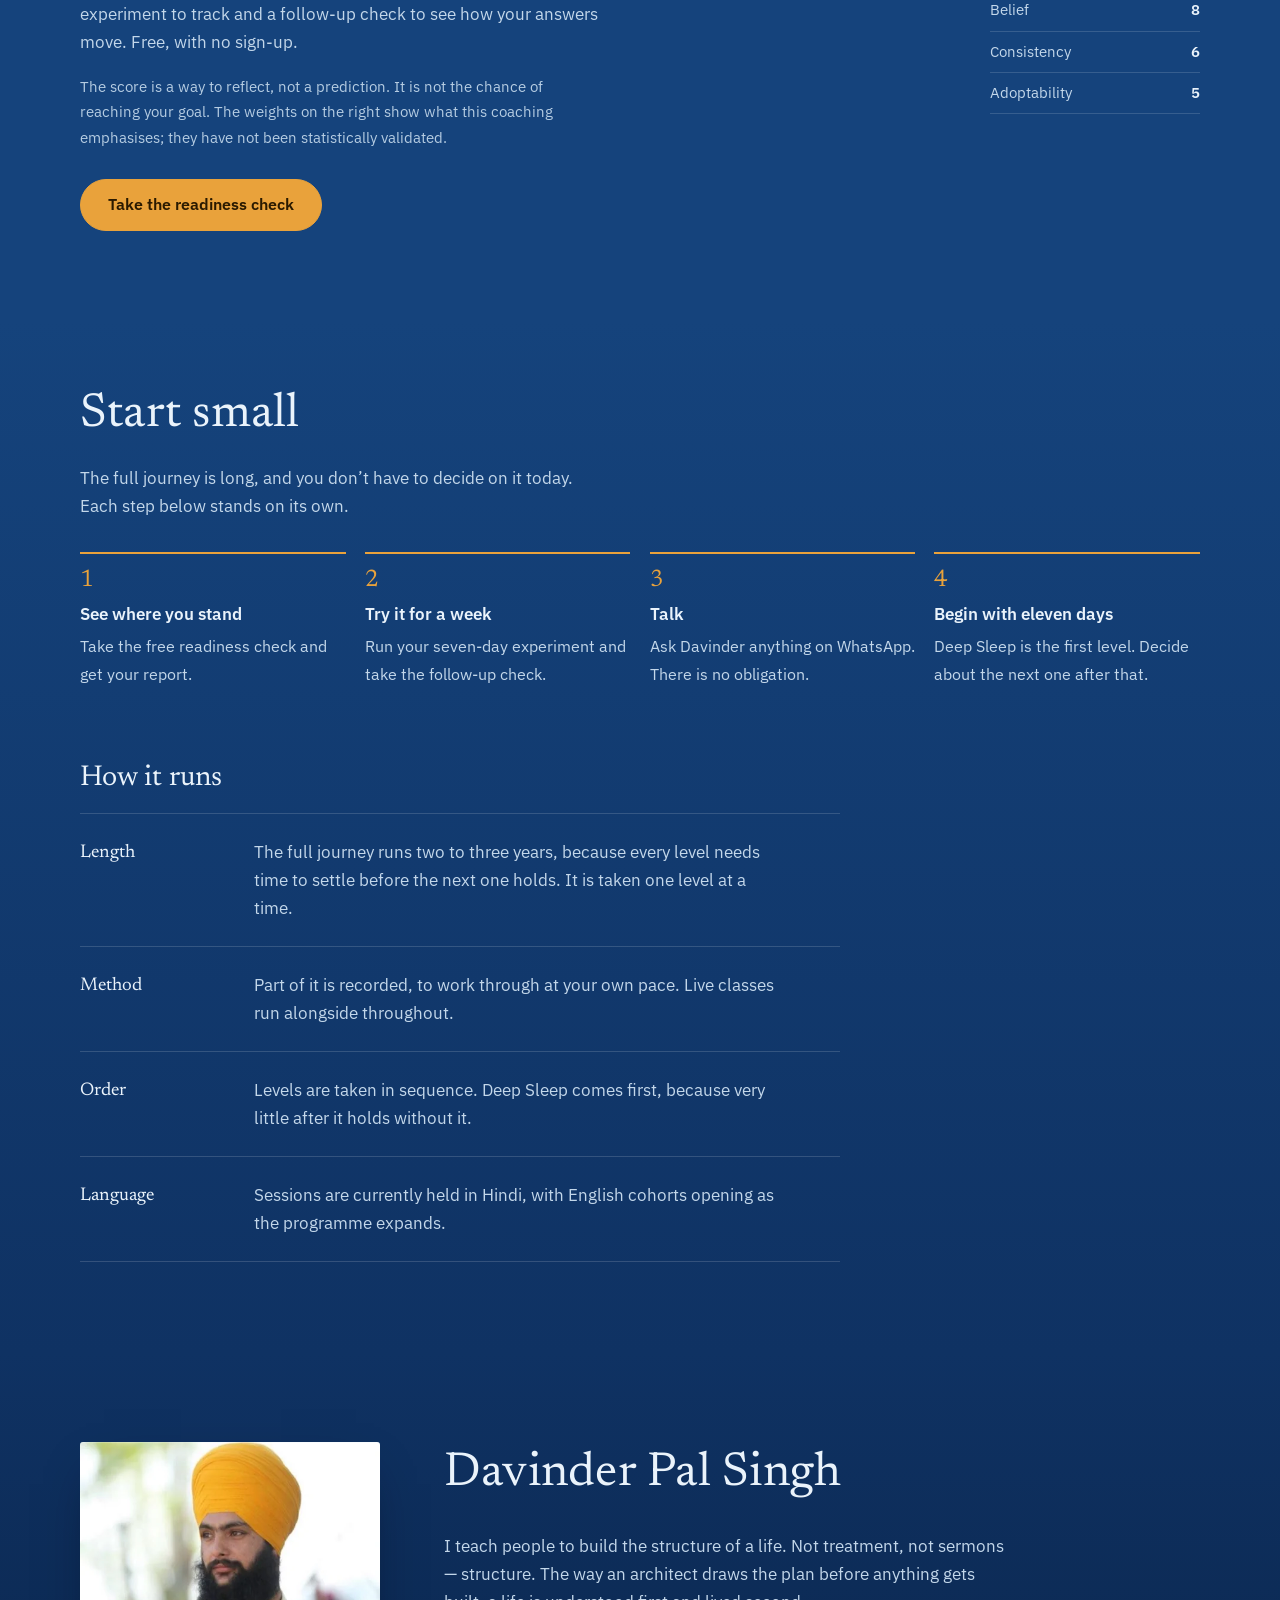
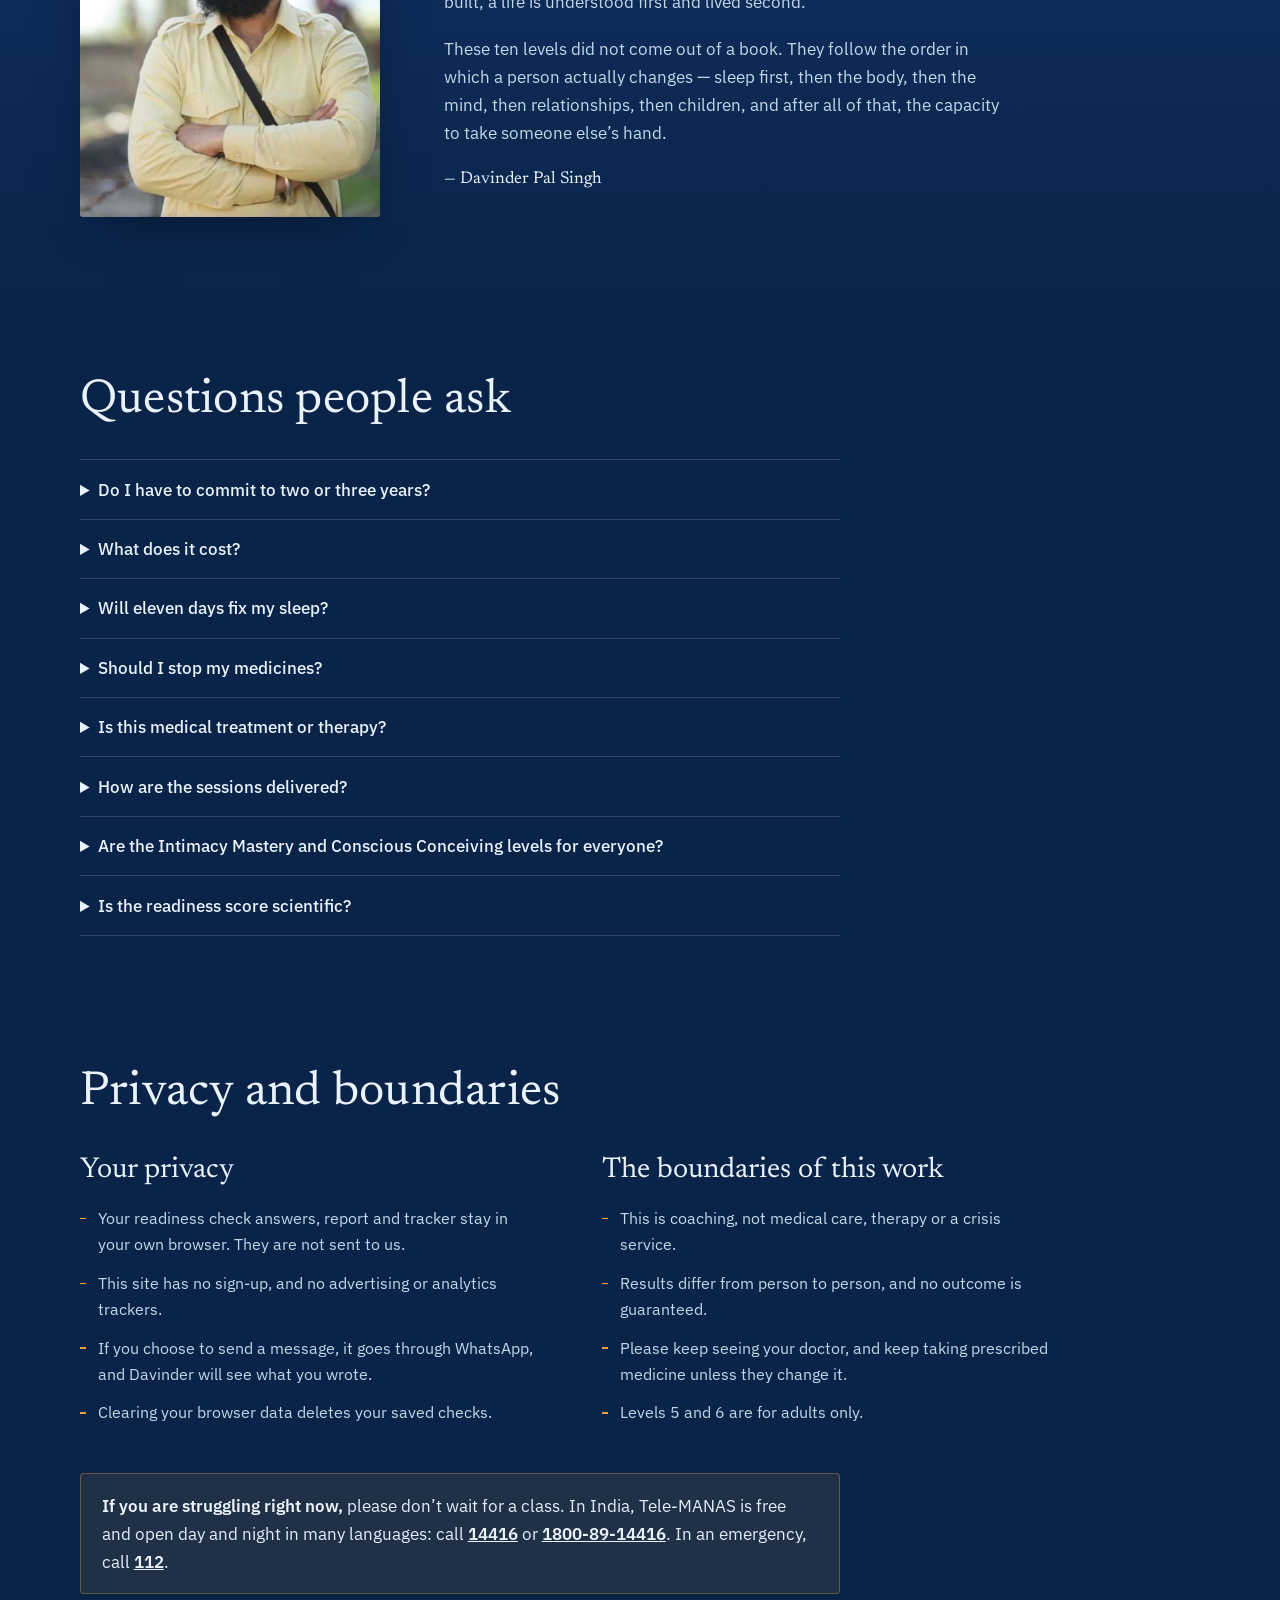
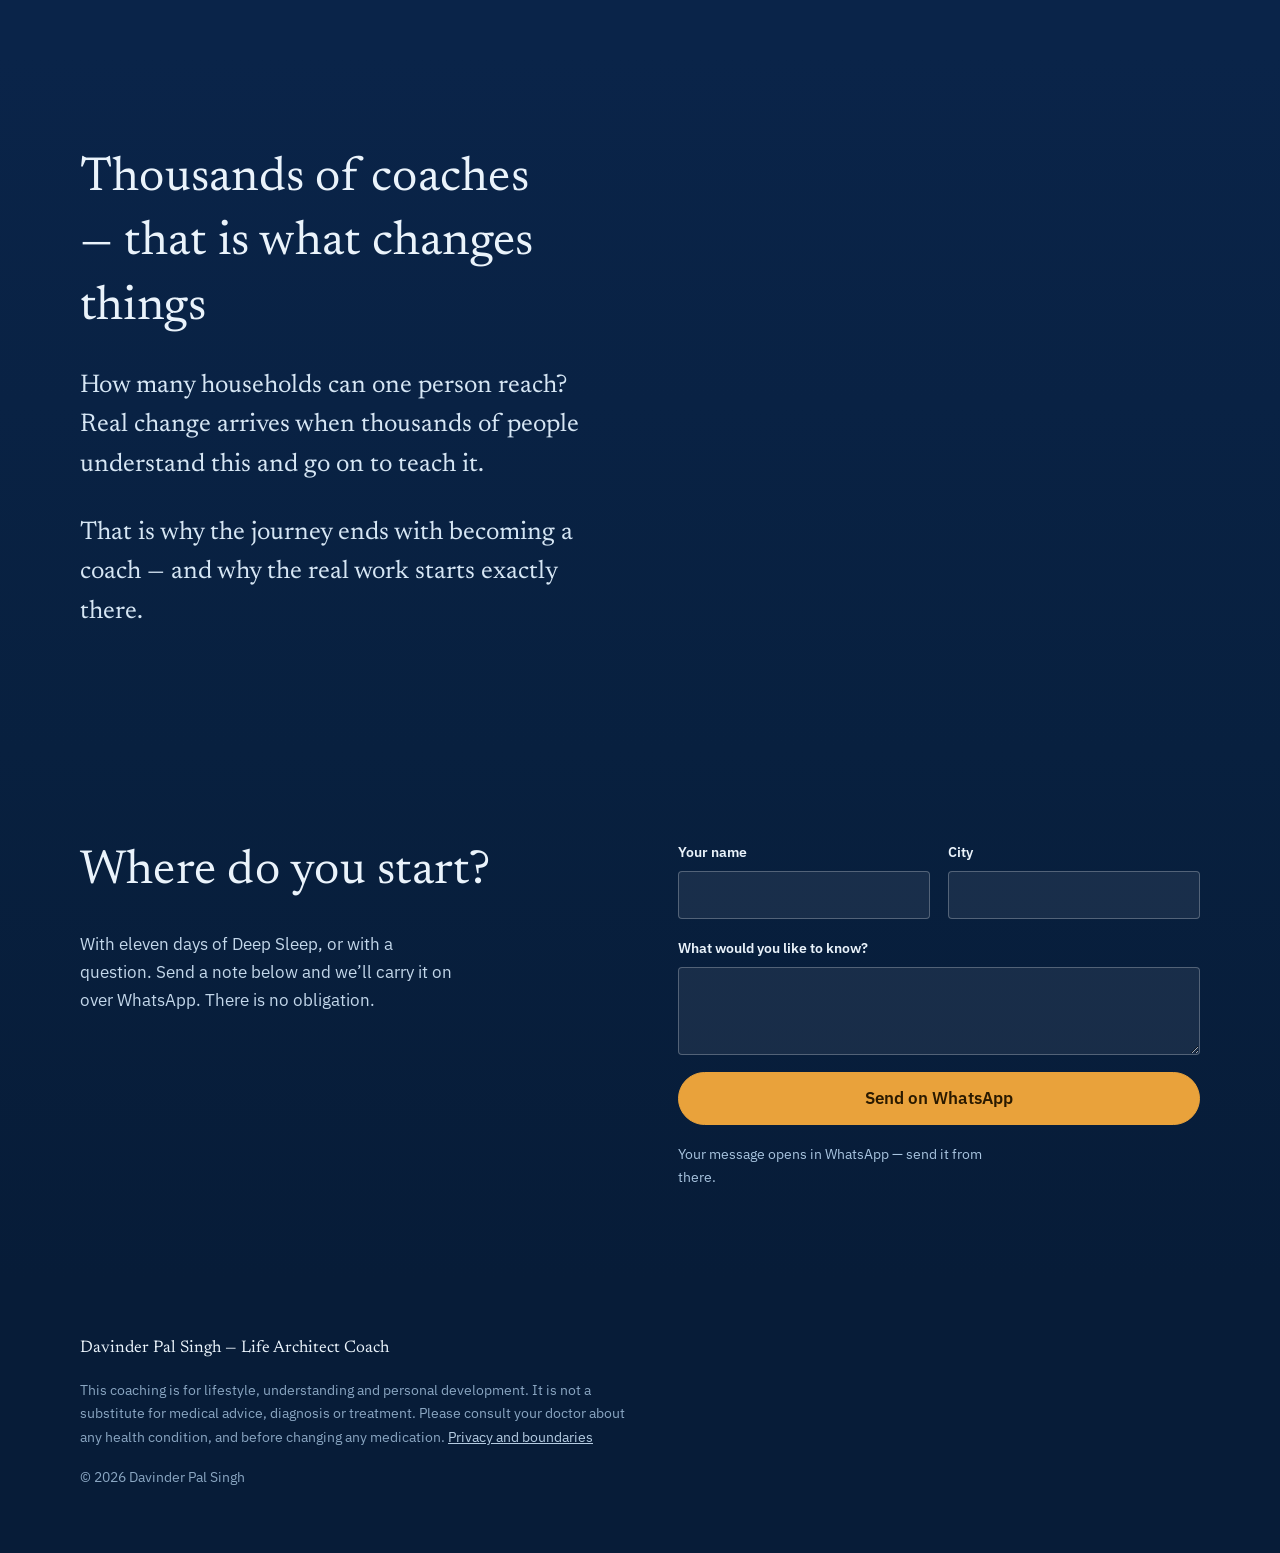
==== commit b70aa33c: "Apply site review: trust, level details and a rebuilt readiness check Add five-part details and the " ====
--- a/index.html
+++ b/index.html
@@ -4,7 +4,7 @@
 <meta charset="utf-8">
 <meta name="viewport" content="width=device-width, initial-scale=1">
 <title>Davinder Pal Singh — Life Architect Coach</title>
-<meta name="description" content="A complete coaching journey in ten levels — it begins with sleep and ends where you can guide someone else through the same climb.">
+<meta name="description" content="A coaching journey in ten levels, beginning with your sleep. Start with a free four-minute readiness check, then eleven days of Deep Sleep.">
 <meta name="theme-color" content="#BBD9F0">
 
 <meta property="og:type" content="website">
@@ -32,6 +32,7 @@
     <a href="calculator.html">Readiness check</a>
     <a href="#format">How it runs</a>
     <a href="#about">About</a>
+    <a href="#faq">FAQ</a>
     <a class="topbar__cta" data-wa href="#contact">Talk</a>
   </nav>
 </header>
@@ -55,13 +56,15 @@
           It has to be <em>designed</em>.
         </h1>
         <p class="hero__lede">
-          Ten levels, taken in order. It begins with sleep and ends where
-          you can guide someone else through the same climb.
+          If you are working hard and still sleeping badly, feeling tired and
+          drifting from the people at home, start here. Ten levels, taken in
+          order, beginning with your sleep.
         </p>
         <div class="hero__actions">
-          <a class="btn btn--sun" href="#levels">See the ten levels</a>
-          <a class="btn btn--line" data-wa href="#contact">Talk on WhatsApp</a>
-        </div>
+          <a class="btn btn--sun" href="calculator.html">Take the free readiness check</a>
+          <a class="btn btn--line" href="#levels">See the ten levels</a>
+        </div>
+        <p class="hero__note">Four minutes. No sign-up. Your answers stay on your device.</p>
       </div>
     </div>
     <div class="horizon" aria-hidden="true"></div>
@@ -70,12 +73,12 @@
   <!-- ─────────────  the problem  ───────────── -->
   <section class="band band--dawn" id="problem">
     <div class="wrap">
-      <h2 class="h2">What’s actually happening</h2>
+      <h2 class="h2">Does this sound familiar?</h2>
       <div class="observations">
-        <p>A life has seven aspects. Most people chase exactly one of them — money, and the things money buys — and quietly lose the other six.</p>
-        <p>Work happens in force, not flow. Teeth gritted, from the alarm in the morning to the end of the day.</p>
-        <p>Sleep is broken. The body runs on tablets and still doesn’t feel right.</p>
-        <p>Children grow up and stop getting along with the parents who raised them. It is the same story in house after house.</p>
+        <p>A life has seven aspects. You may be chasing one of them — money, and the things money buys — while the other six quietly slip.</p>
+        <p>Your work happens in force, not flow. Teeth gritted, from the alarm in the morning to the end of the day.</p>
+        <p>Your sleep is broken. You run on tablets and still don’t feel right.</p>
+        <p>Your children are growing up, and the distance between you is growing too. It is the same story in house after house.</p>
       </div>
       <p class="pullout">These are not four separate problems. The same thing is missing from all of them — structure.</p>
     </div>
@@ -86,7 +89,7 @@
     <div class="wrap">
       <header class="climb__head">
         <h2 class="h2">The ten levels</h2>
-        <p class="climb__sub">Ground up. Each level is the foundation of the one above it, and the order cannot be changed.</p>
+        <p class="climb__sub">Ground up, because that is the order in which a person changes: sleep, then the body, then the mind, then relationships, then children, and only then the ability to guide someone else. Open any level to see what it involves.</p>
       </header>
     </div>
 
@@ -95,13 +98,26 @@
 
       <!-- Foundation -->
       <h3 class="stage" id="stage-foundation"><span>Foundation</span><small>Levels 1–3</small></h3>
+      <p class="stage__why">98 days in all. First, a rested and steady body.</p>
 
       <article class="step" id="step-1" data-step="1">
         <div class="step__mark" aria-hidden="true"><span class="step__num">1</span></div>
         <div class="step__body">
           <h4 class="step__title">Deep Sleep</h4>
           <p class="step__meta">11 days</p>
-          <p>Everything starts here. When sleep isn’t whole, the body doesn’t repair and the mind won’t hold still. Eleven days to put sleep back where it belongs.</p>
+          <p>Everything starts here. When sleep isn’t whole, the body doesn’t repair and the mind won’t hold still. Eleven days of practice to start putting sleep back where it belongs.</p>
+          <!-- EDIT: drafted from the rest of this page. Davinder to confirm Activities and Progress. See CONTENT-NEEDED.md -->
+          <details class="step__more" open>
+            <summary>What happens at this level</summary>
+            <p class="step__why"><b>Why here.</b> Comes first because the body repairs during sleep, and everything after this asks for attention and steadiness that a tired person doesn’t have.</p>
+            <dl class="level">
+              <div><dt>Objective</dt><dd>Build a steady sleep routine and understand what helps your own sleep go deeper.</dd></div>
+              <div><dt>Activities</dt><dd>Eleven days of guided daily practice through recorded lessons and live classes, built into your own evenings and mornings.</dd></div>
+              <div><dt>Duration</dt><dd>11 days of practice.</dd></div>
+              <div><dt>Progress</dt><dd>You keep a short daily note of when you slept, how often you woke and how rested you felt, then compare day 11 with day 1. There is no pass mark.</dd></div>
+              <div><dt>Evidence &amp; limitations</dt><dd>We have not published outcome data for this level yet. Eleven days is the length of the practice, not a promise of the result. Sleep trouble has many causes and some will not change in this time. If you snore loudly, gasp at night, or have had trouble sleeping for months, please see a doctor. Keep taking prescribed medicines unless your doctor changes them.</dd></div>
+            </dl>
+          </details>
         </div>
       </article>
 
@@ -111,6 +127,18 @@
           <h4 class="step__title">MBA with Nature <span class="step__hi">Mind Body Alignment with Nature</span></h4>
           <p class="step__meta">21 days</p>
           <p>Twenty-one days of daily practice that puts mind and body back in step with nature’s own rhythm — how you wake, how you eat, how you breathe, how you spend the day.</p>
+          <!-- EDIT: drafted from the rest of this page. Davinder to confirm Activities and Progress. See CONTENT-NEEDED.md -->
+          <details class="step__more">
+            <summary>What happens at this level</summary>
+            <p class="step__why"><b>Why here.</b> Once sleep is steadier, there is energy to change the daily habits that sit around it.</p>
+            <dl class="level">
+              <div><dt>Objective</dt><dd>Bring how you wake, eat, breathe and spend the day into a rhythm that suits your body.</dd></div>
+              <div><dt>Activities</dt><dd>Twenty-one days of daily practice covering waking, eating, breathing and how the day is spent.</dd></div>
+              <div><dt>Duration</dt><dd>21 days of practice.</dd></div>
+              <div><dt>Progress</dt><dd>You compare your daily routine and energy at the end with where you began. Progress is self-reported.</dd></div>
+              <div><dt>Evidence &amp; limitations</dt><dd>We have not published outcome data for this level yet. This is a lifestyle practice. If you have a health condition, are pregnant, or take regular medicine, check with your doctor before changing how you eat or breathe in practice.</dd></div>
+            </dl>
+          </details>
         </div>
       </article>
 
@@ -120,17 +148,42 @@
           <h4 class="step__title">Holistic Healing</h4>
           <p class="step__meta">66 days</p>
           <p>Understanding the body — why it breaks down, and what helps it recover. Practical, at home, through daily living rather than a cabinet of remedies. What you learn here doesn’t stop with you; it carries to your whole family and the generations after them.</p>
+          <!-- EDIT: drafted from the rest of this page. Davinder to confirm Activities and Progress. See CONTENT-NEEDED.md -->
+          <details class="step__more">
+            <summary>What happens at this level</summary>
+            <p class="step__why"><b>Why here.</b> Follows the first two levels because understanding the body lands better once you can feel the difference a steady routine makes.</p>
+            <dl class="level">
+              <div><dt>Objective</dt><dd>Understand why the body breaks down and what supports its recovery in daily life at home.</dd></div>
+              <div><dt>Activities</dt><dd>Practical learning at home through daily living, shared with your family where it helps.</dd></div>
+              <div><dt>Duration</dt><dd>66 days.</dd></div>
+              <div><dt>Progress</dt><dd>You review which daily habits you have kept up, and how you feel doing them. Progress is self-reported.</dd></div>
+              <div><dt>Evidence &amp; limitations</dt><dd>We have not published outcome data for this level yet. This level teaches understanding and lifestyle habits. It does not diagnose or treat disease and does not replace your doctor or your medicines.</dd></div>
+            </dl>
+          </details>
         </div>
       </article>
 
       <!-- Self -->
       <h3 class="stage" id="stage-self"><span>Self</span><small>Levels 4–5</small></h3>
+      <p class="stage__why">With the body steady, you change how you work and how you connect.</p>
 
       <article class="step" id="step-4" data-step="4">
         <div class="step__mark" aria-hidden="true"><span class="step__num">4</span></div>
         <div class="step__body">
           <h4 class="step__title">Flow State</h4>
           <p>Most people work from a force state — every task pushed through under pressure, by compulsion. Flow is the opposite. Work, relationships, a function at home, anything: you move through it without grinding.</p>
+          <!-- EDIT: drafted from the rest of this page. Davinder to confirm Activities, Duration and Progress. See CONTENT-NEEDED.md -->
+          <details class="step__more">
+            <summary>What happens at this level</summary>
+            <p class="step__why"><b>Why here.</b> With the body steady, attention turns to how you work and act each day.</p>
+            <dl class="level">
+              <div><dt>Objective</dt><dd>Move from pushing through tasks under pressure to working with more ease.</dd></div>
+              <div><dt>Activities</dt><dd>Recorded lessons and live classes applied to your own work, relationships and home life.</dd></div>
+              <div><dt>Duration</dt><dd>Not listed yet. Ask on WhatsApp.</dd></div>
+              <div><dt>Progress</dt><dd>You compare how often your days feel forced with where you began. Progress is self-reported.</dd></div>
+              <div><dt>Evidence &amp; limitations</dt><dd>We have not published outcome data for this level yet. Experiences of flow vary from person to person. Heavy workload, money pressure or a difficult workplace are real, and a change in attitude alone will not remove them.</dd></div>
+            </dl>
+          </details>
         </div>
       </article>
 
@@ -140,17 +193,42 @@
           <h4 class="step__title">Intimacy Mastery</h4>
           <p class="step__meta">For married and adult participants</p>
           <p>Understanding the energy of married life. People reach for tablets and one medicine after another to meet desire, and neither the depth nor the satisfaction ever arrives. This level works on the understanding instead — ease, restraint, and real connection.</p>
+          <!-- EDIT: drafted from the rest of this page. Davinder to confirm Activities, Duration and Progress. See CONTENT-NEEDED.md -->
+          <details class="step__more">
+            <summary>What happens at this level</summary>
+            <p class="step__why"><b>Why here.</b> Comes after the Self stage has begun, because connection asks for a settled body and mind.</p>
+            <dl class="level">
+              <div><dt>Objective</dt><dd>Understand the energy of married life, with more ease, restraint and connection.</dd></div>
+              <div><dt>Activities</dt><dd>Recorded lessons and live classes for married and adult participants.</dd></div>
+              <div><dt>Duration</dt><dd>Not listed yet. Ask on WhatsApp.</dd></div>
+              <div><dt>Progress</dt><dd>This stays private to you. You reflect on it yourself or with your partner, and nothing needs to be reported to anyone.</dd></div>
+              <div><dt>Evidence &amp; limitations</dt><dd>We have not published outcome data for this level yet. This is education, not medical care or therapy. Physical concerns belong with a doctor, and prescribed medicine should only be changed with your doctor’s advice. If there is fear or harm in a relationship, please reach out to a qualified professional.</dd></div>
+            </dl>
+          </details>
         </div>
       </article>
 
       <!-- Family -->
       <h3 class="stage" id="stage-family"><span>Family</span><small>Levels 6–7</small></h3>
+      <p class="stage__why">What you have steadied in yourself reaches the people at home.</p>
 
       <article class="step" id="step-6" data-step="6">
         <div class="step__mark" aria-hidden="true"><span class="step__num">6</span></div>
         <div class="step__body">
           <h4 class="step__title">Conscious Conceiving</h4>
           <p>For couples who want to carry forward what they have built. Rather than leaving a child to chance, preparing deliberately for one whose energy matches both parents and whose direction aligns with theirs.</p>
+          <!-- EDIT: drafted from the rest of this page. Davinder to confirm Activities, Duration and Progress. See CONTENT-NEEDED.md -->
+          <details class="step__more">
+            <summary>What happens at this level</summary>
+            <p class="step__why"><b>Why here.</b> Comes after Self, because it asks both partners to bring what they have already built.</p>
+            <dl class="level">
+              <div><dt>Objective</dt><dd>Prepare deliberately, as a couple, for bringing a child into your life.</dd></div>
+              <div><dt>Activities</dt><dd>Recorded lessons and live classes for couples who want to prepare together.</dd></div>
+              <div><dt>Duration</dt><dd>Not listed yet. Ask on WhatsApp.</dd></div>
+              <div><dt>Progress</dt><dd>You and your partner review your own preparation together. Progress is self-reported.</dd></div>
+              <div><dt>Evidence &amp; limitations</dt><dd>We have not published outcome data for this level yet. This is not fertility treatment or medical advice. Nothing here can decide or guarantee a child’s health, nature or direction. Please take questions about conception and pregnancy to your doctor.</dd></div>
+            </dl>
+          </details>
         </div>
       </article>
 
@@ -158,29 +236,67 @@
         <div class="step__mark" aria-hidden="true"><span class="step__num">7</span></div>
         <div class="step__body">
           <h4 class="step__title">Conscious Parenting</h4>
-          <p>What a parent’s own nature needs to be, what to keep a child occupied with from the very start, and how their mindset takes shape. Whether the relationship survives their growing up is decided right here.</p>
+          <p>What a parent’s own nature needs to be, what to keep a child occupied with from the very start, and how their mindset takes shape. Much of the relationship you have as they grow up is shaped right here.</p>
+          <!-- EDIT: drafted from the rest of this page. Davinder to confirm Activities, Duration and Progress. See CONTENT-NEEDED.md -->
+          <details class="step__more">
+            <summary>What happens at this level</summary>
+            <p class="step__why"><b>Why here.</b> Follows naturally for parents, and draws on the steadiness built in the levels before it.</p>
+            <dl class="level">
+              <div><dt>Objective</dt><dd>Understand what your own nature brings to parenting, what fills a child’s early days and how their mindset forms.</dd></div>
+              <div><dt>Activities</dt><dd>Recorded lessons and live classes applied to everyday life with your child.</dd></div>
+              <div><dt>Duration</dt><dd>Not listed yet. Ask on WhatsApp.</dd></div>
+              <div><dt>Progress</dt><dd>You reflect on how daily life and your relationship with your child are changing. Progress is self-reported.</dd></div>
+              <div><dt>Evidence &amp; limitations</dt><dd>We have not published outcome data for this level yet. No approach can guarantee how a child turns out or how a relationship goes. Please take concerns about a child’s health, development or wellbeing to a paediatrician or qualified professional.</dd></div>
+            </dl>
+          </details>
         </div>
       </article>
 
       <!-- Life -->
       <h3 class="stage" id="stage-life"><span>Life</span><small>Level 8</small></h3>
+      <p class="stage__why">Everything so far, held together.</p>
 
       <article class="step" id="step-8" data-step="8">
         <div class="step__mark" aria-hidden="true"><span class="step__num">8</span></div>
         <div class="step__body">
           <h4 class="step__title">The Seven Aspects of Life</h4>
           <p>Money is one of the seven. What the other six are, why they slip away, and how to carry all seven at once. This is where the first seven levels come together.</p>
+          <!-- EDIT: drafted from the rest of this page. Davinder to confirm Activities, Duration and Progress. See CONTENT-NEEDED.md -->
+          <details class="step__more">
+            <summary>What happens at this level</summary>
+            <p class="step__why"><b>Why here.</b> Sits here because it brings the first seven levels together.</p>
+            <dl class="level">
+              <div><dt>Objective</dt><dd>Learn what the seven aspects of life are, why they slip, and how to hold all seven at once.</dd></div>
+              <div><dt>Activities</dt><dd>Recorded lessons and live classes working through each aspect in your own life.</dd></div>
+              <div><dt>Duration</dt><dd>Not listed yet. Ask on WhatsApp.</dd></div>
+              <div><dt>Progress</dt><dd>You review each aspect against where you began. Progress is self-reported.</dd></div>
+              <div><dt>Evidence &amp; limitations</dt><dd>We have not published outcome data for this level yet. How much a person can change in each aspect depends on circumstances as well as effort.</dd></div>
+            </dl>
+          </details>
         </div>
       </article>
 
       <!-- Expansion -->
       <h3 class="stage" id="stage-expansion"><span>Expansion</span><small>Levels 9–10</small></h3>
+      <p class="stage__why">What you have lived, you can now teach.</p>
 
       <article class="step" id="step-9" data-step="9">
         <div class="step__mark" aria-hidden="true"><span class="step__num">9</span></div>
         <div class="step__body">
           <h4 class="step__title">Train the Trainer</h4>
           <p>Anyone who gets this far is no longer only a student — they become a coach. How to teach it, and how to fold your own experience back into the system.</p>
+          <!-- EDIT: drafted from the rest of this page. Davinder to confirm Activities, Duration and Progress. See CONTENT-NEEDED.md -->
+          <details class="step__more">
+            <summary>What happens at this level</summary>
+            <p class="step__why"><b>Why here.</b> Comes after the first eight, because you can only teach what you have lived through.</p>
+            <dl class="level">
+              <div><dt>Objective</dt><dd>Learn how to teach this work and how to bring your own experience into it.</dd></div>
+              <div><dt>Activities</dt><dd>Learning to teach, through recorded lessons and live classes.</dd></div>
+              <div><dt>Duration</dt><dd>Not listed yet. Ask on WhatsApp.</dd></div>
+              <div><dt>Progress</dt><dd>How readiness to teach is judged is not published yet. Ask before you reach this level.</dd></div>
+              <div><dt>Evidence &amp; limitations</dt><dd>We have not published outcome data for this level yet. Becoming a coach here is not a medical, psychological or counselling qualification. Coaches should not diagnose, treat or advise on medicines.</dd></div>
+            </dl>
+          </details>
         </div>
       </article>
 
@@ -188,7 +304,19 @@
         <div class="step__mark" aria-hidden="true"><span class="step__num">10</span></div>
         <div class="step__body">
           <h4 class="step__title">Ecosystem</h4>
-          <p>A full structure for coaches — organic reach on social media, a platform to teach from, and a steady income from the work. Not on your own; with the whole system behind you.</p>
+          <p>A full structure for coaches — organic reach on social media, a platform to teach from, and a way to earn from the work. Not on your own; with the whole system behind you.</p>
+          <!-- EDIT: drafted from the rest of this page. Davinder to confirm Activities, Duration and Progress. See CONTENT-NEEDED.md -->
+          <details class="step__more">
+            <summary>What happens at this level</summary>
+            <p class="step__why"><b>Why here.</b> Comes last because it supports people who are already teaching.</p>
+            <dl class="level">
+              <div><dt>Objective</dt><dd>Support coaches with a way to reach people, a platform to teach from and a way to earn from the work.</dd></div>
+              <div><dt>Activities</dt><dd>Working within the coaching system: organic social media reach and teaching on the platform.</dd></div>
+              <div><dt>Duration</dt><dd>Not listed yet. Ask on WhatsApp.</dd></div>
+              <div><dt>Progress</dt><dd>How this level is reviewed is not published yet. Ask before you reach this level.</dd></div>
+              <div><dt>Evidence &amp; limitations</dt><dd>We have not published outcome data for this level yet. No income is promised. What a coach earns depends on their effort, their audience and many things outside this programme.</dd></div>
+            </dl>
+          </details>
         </div>
       </article>
     </div>
@@ -199,8 +327,9 @@
     <div class="wrap tool">
       <div class="tool__text">
         <h2 class="h2 h2--light">Before the first level, see where you stand</h2>
-        <p>Nine things decide whether a goal gets reached — what you do, where your attention goes, what you have been exposed to, what you believe. Eighteen questions, about four minutes.</p>
-        <p>You get a score out of 100, the two areas holding you back most, and a seven-day experiment to run.</p>
+        <p>Pick one outcome you want. Eighteen honest questions across nine areas, about four minutes.</p>
+        <p>You get a personal reading, your next actions, a seven-day experiment to track and a follow-up check to see how your answers move. Free, with no sign-up.</p>
+        <p class="tool__note">The score is a way to reflect, not a prediction. It is not the chance of reaching your goal. The weights on the right show what this coaching emphasises; they have not been statistically validated.</p>
         <a class="btn btn--sun" href="calculator.html">Take the readiness check</a>
       </div>
       <ul class="tool__dims">
@@ -217,14 +346,37 @@
     </div>
   </section>
 
+  <!-- ─────────────  sample lesson: stays hidden until a real lesson exists  ─────────────
+       EDIT: to switch this on, set SAMPLE_LESSON_ID in assets/js/site.js to the
+       YouTube ID of a real lesson from Davinder. Nothing shows until then. -->
+  <section class="band band--tool band--flat" id="sample" hidden>
+    <div class="wrap sample">
+      <div class="sample__text">
+        <h2 class="h2 h2--light">Try a lesson first</h2>
+        <p>A free lesson from the first level, so you can see how Davinder teaches before you decide anything.</p>
+      </div>
+      <div class="sample__video" id="sampleVideo"></div>
+    </div>
+  </section>
+
   <!-- ─────────────  how it runs  ───────────── -->
   <section class="band band--deep" id="format">
     <div class="wrap">
-      <h2 class="h2 h2--light">How it runs</h2>
+      <h2 class="h2 h2--light">Start small</h2>
+      <p class="format__lede">The full journey is long, and you don’t have to decide on it today. Each step below stands on its own.</p>
+      <!-- EDIT: confirm that a person can join Deep Sleep alone and decide about Level 2 afterwards -->
+      <ol class="path">
+        <li><b>See where you stand</b><span>Take the free readiness check and get your report.</span></li>
+        <li><b>Try it for a week</b><span>Run your seven-day experiment and take the follow-up check.</span></li>
+        <li><b>Talk</b><span>Ask Davinder anything on WhatsApp. There is no obligation.</span></li>
+        <li><b>Begin with eleven days</b><span>Deep Sleep is the first level. Decide about the next one after that.</span></li>
+      </ol>
+
+      <h3 class="h3 h3--light">How it runs</h3>
       <dl class="facts">
         <div class="fact">
           <dt>Length</dt>
-          <dd>The full journey runs two to three years. There is no rushing it — every level needs time to settle before the next one holds.</dd>
+          <dd>The full journey runs two to three years, because every level needs time to settle before the next one holds. It is taken one level at a time.</dd>
         </div>
         <div class="fact">
           <dt>Method</dt>
@@ -258,8 +410,97 @@
         <!-- EDIT: replace with real background, years of practice and credentials -->
         <p>I teach people to build the structure of a life. Not treatment, not sermons — structure. The way an architect draws the plan before anything gets built, a life is understood first and lived second.</p>
         <p>These ten levels did not come out of a book. They follow the order in which a person actually changes — sleep first, then the body, then the mind, then relationships, then children, and after all of that, the capacity to take someone else’s hand.</p>
+        <!-- EDIT: add here, in Davinder's own words: how he came to this work, years
+             of practice, people taught, training and credentials. Only real facts. -->
         <p class="about__sign">— Davinder Pal Singh</p>
       </div>
+    </div>
+  </section>
+
+  <!-- ─────────────  participant feedback: stays hidden until real feedback exists  ─────────────
+       EDIT: remove the "hidden" attribute once you have real feedback. Use real
+       participants, with their written permission, and describe what they
+       experienced. No invented quotes, and no cure or income claims. -->
+  <section class="band band--plain" id="feedback" hidden>
+    <div class="wrap">
+      <h2 class="h2 h2--light">From people who have done this</h2>
+      <div class="voices">
+        <figure class="voice">
+          <blockquote>Participant’s own words go here.</blockquote>
+          <figcaption>First name, city, level completed</figcaption>
+        </figure>
+      </div>
+    </div>
+  </section>
+
+  <!-- ─────────────  FAQ  ───────────── -->
+  <section class="band band--plain" id="faq">
+    <div class="wrap">
+      <h2 class="h2 h2--light">Questions people ask</h2>
+      <div class="faq">
+        <!-- EDIT: confirm this answer. See CONTENT-NEEDED.md -->
+        <details>
+          <summary>Do I have to commit to two or three years?</summary>
+          <p>No. Two to three years is how long the whole journey takes. You begin with Deep Sleep, which is eleven days, and decide about the next level after that.</p>
+        </details>
+        <!-- EDIT: add real fees, or keep this answer. See CONTENT-NEEDED.md -->
+        <details>
+          <summary>What does it cost?</summary>
+          <p>The readiness check is free. Fees for the levels are not listed here yet, so please ask on WhatsApp and you will have the answer before you decide anything.</p>
+        </details>
+        <details>
+          <summary>Will eleven days fix my sleep?</summary>
+          <p>It may help, but nobody can promise that. Eleven days is the length of the practice. Sleep trouble has many causes, and if yours is long-standing or worrying, please see a doctor.</p>
+        </details>
+        <details>
+          <summary>Should I stop my medicines?</summary>
+          <p>No. Please do not stop or change any medicine because of something you read or learn here. Talk to your doctor first.</p>
+        </details>
+        <details>
+          <summary>Is this medical treatment or therapy?</summary>
+          <p>No. This coaching is for lifestyle, understanding and personal development. It does not diagnose or treat any condition, and it does not replace your doctor or a mental health professional.</p>
+        </details>
+        <details>
+          <summary>How are the sessions delivered?</summary>
+          <p>Part of it is recorded, to work through at your own pace, with live classes alongside throughout.</p>
+        </details>
+        <details>
+          <summary>Are the Intimacy Mastery and Conscious Conceiving levels for everyone?</summary>
+          <p>Intimacy Mastery is for married and adult participants. Conscious Conceiving is for couples who want to prepare for a child. If a level doesn’t apply to your life, ask on WhatsApp how it works for you.</p>
+        </details>
+        <details>
+          <summary>Is the readiness score scientific?</summary>
+          <p>No. It is a structured way to reflect on your own answers. It hasn’t been scientifically validated, and it doesn’t predict whether you will reach your goal.</p>
+        </details>
+      </div>
+    </div>
+  </section>
+
+  <!-- ─────────────  privacy and boundaries  ───────────── -->
+  <section class="band band--plain" id="privacy">
+    <div class="wrap">
+      <h2 class="h2 h2--light">Privacy and boundaries</h2>
+      <div class="bounds">
+        <div>
+          <h3 class="h3 h3--light">Your privacy</h3>
+          <ul>
+            <li>Your readiness check answers, report and tracker stay in your own browser. They are not sent to us.</li>
+            <li>This site has no sign-up, and no advertising or analytics trackers.</li>
+            <li>If you choose to send a message, it goes through WhatsApp, and Davinder will see what you wrote.</li>
+            <li>Clearing your browser data deletes your saved checks.</li>
+          </ul>
+        </div>
+        <div>
+          <h3 class="h3 h3--light">The boundaries of this work</h3>
+          <ul>
+            <li>This is coaching, not medical care, therapy or a crisis service.</li>
+            <li>Results differ from person to person, and no outcome is guaranteed.</li>
+            <li>Please keep seeing your doctor, and keep taking prescribed medicine unless they change it.</li>
+            <li>Levels 5 and 6 are for adults only.</li>
+          </ul>
+        </div>
+      </div>
+      <p class="bounds__help"><b>If you are struggling right now,</b> please don’t wait for a class. In India, Tele-MANAS is free and open day and night in many languages: call <a href="tel:14416">14416</a> or <a href="tel:18008914416">1800-89-14416</a>. In an emergency, call <a href="tel:112">112</a>.</p>
     </div>
   </section>
 
@@ -277,7 +518,7 @@
     <div class="wrap contact">
       <div class="contact__intro">
         <h2 class="h2 h2--light">Where do you start?</h2>
-        <p>The first level is Deep Sleep. Everything else follows from it. Send a note below and we’ll carry it on over WhatsApp.</p>
+        <p>With eleven days of Deep Sleep, or with a question. Send a note below and we’ll carry it on over WhatsApp. There is no obligation.</p>
       </div>
 
       <form class="form" id="enquiry" novalidate>
@@ -305,7 +546,7 @@
 <footer class="foot">
   <div class="wrap foot__inner">
     <p class="foot__name">Davinder Pal Singh — Life Architect Coach</p>
-    <p class="foot__note">This coaching is for lifestyle, understanding and personal development. It is not a substitute for medical advice, diagnosis or treatment. Please consult your doctor about any health condition, and before changing any medication.</p>
+    <p class="foot__note">This coaching is for lifestyle, understanding and personal development. It is not a substitute for medical advice, diagnosis or treatment. Please consult your doctor about any health condition, and before changing any medication. <a href="#privacy">Privacy and boundaries</a></p>
     <p class="foot__copy">© <span id="yr">2026</span> Davinder Pal Singh</p>
   </div>
 </footer>
--- a/assets/css/site.css
+++ b/assets/css/site.css
@@ -79,6 +79,8 @@
   max-width:18ch;
 }
 .h2--light{color:var(--light)}
+.h3{font-family:var(--serif);font-weight:400;font-size:clamp(1.4rem,1.2rem + .8vw,1.8rem);line-height:1.3;margin:0 0 1rem}
+.h3--light{color:var(--light)}
 
 /* ── top bar ────────────────────────────────────────────── */
 .topbar{
@@ -91,6 +93,7 @@
 }
 .topbar__name{
   font-family:var(--serif);font-size:1.0625rem;text-decoration:none;white-space:nowrap;
+  display:inline-flex;align-items:center;min-height:44px;
 }
 .topbar__nav{display:flex;align-items:center;gap:clamp(.7rem,2vw,1.6rem)}
 .topbar__nav a{
@@ -106,6 +109,7 @@
 
 .topbar.is-stuck{
   background:rgba(226,238,250,.82);
+  -webkit-backdrop-filter:blur(10px);
   backdrop-filter:blur(10px);
   border-bottom-color:rgba(14,36,64,.1);
 }
@@ -120,8 +124,9 @@
 .topbar.is-high .topbar__nav a:hover{color:#fff}
 .topbar.is-high .topbar__cta{background:var(--sun);color:#2A1A00 !important}
 
-@media (max-width:760px){
+@media (max-width:860px){
   .topbar__nav a:not(.topbar__cta){display:none}
+  .topbar__cta{display:inline-flex;align-items:center;min-height:44px;padding-inline:1.3rem !important}
 }
 
 /* ── hero · standing on the ground at dawn ──────────────── */
@@ -168,6 +173,7 @@
   color:var(--ink-soft);max-width:46ch;margin-bottom:2.3rem;
 }
 .hero__actions{display:flex;flex-wrap:wrap;gap:.8rem}
+.hero__note{font-size:.95rem;color:var(--ink-mid);margin:1rem 0 0}
 
 .horizon{
   position:absolute;left:0;right:0;bottom:0;height:1px;
@@ -213,6 +219,8 @@
 .band--deep    {background:linear-gradient(180deg,var(--azure) 0%,#0F3263 100%);color:var(--light);padding-top:calc(var(--bandpad) * .7)}
 .band--deeper  {background:linear-gradient(180deg,#0F3263 0%,#0A2449 100%);color:var(--light)}
 .band--high    {background:linear-gradient(180deg,#0A2449 0%,#08203F 100%);color:var(--light)}
+.band--plain   {background:#0A2449;color:var(--light);padding-block:calc(var(--bandpad) * .7)}
+.band--flat    {background:var(--azure)}
 .band--highest {background:linear-gradient(180deg,#08203F 0%,var(--strato) 100%);color:var(--light)}
 
 /* ── the problem ─────────────────────────────────────────── */
@@ -271,9 +279,11 @@
 }
 .stage:first-of-type{margin-top:0}
 .stage small{
-  font-family:var(--sans);font-size:.82rem;font-weight:500;
+  font-family:var(--sans);font-size:.875rem;font-weight:500;
   color:var(--ink-mid);letter-spacing:.01em;
 }
+
+.stage__why{margin:-1.2rem 0 .6rem var(--rail-col);max-width:52ch;color:var(--ink-mid);font-size:1rem}
 
 /* one level */
 .step{
@@ -302,10 +312,27 @@
 }
 .step__hi{font-size:.72em;color:var(--ink-mid)}
 .step__meta{
-  font-size:.86rem;font-weight:600;color:var(--ink-meta);
+  font-size:.9rem;font-weight:600;color:var(--ink-meta);
   margin:0 0 .7rem;letter-spacing:.01em;
 }
 .step__body p:last-child{margin-bottom:0;max-width:56ch}
+
+/* the detail under a level: sits on a pale panel so it stays readable
+   wherever on the sky gradient the level happens to land */
+.step__more{margin-top:.9rem;background:rgba(255,255,255,.5);border-radius:4px}
+.step__more summary{
+  cursor:pointer;font-weight:600;font-size:1rem;color:var(--ink);
+  padding:.75rem 1rem;min-height:44px;
+}
+.step__more[open] summary{border-bottom:1px solid rgba(14,36,64,.14)}
+.step__body .step__more p,.step__why{max-width:56ch;font-size:1rem}
+.step__why{margin:0;padding:.9rem 1rem 0;color:var(--ink)}
+.step__why b{font-weight:600}
+.level{margin:0;padding:.3rem 1rem 1rem}
+.level div{padding:.7rem 0;border-top:1px solid rgba(14,36,64,.1)}
+.level div:first-child{border-top:0}
+.level dt{font-weight:600;font-size:.9rem;color:var(--ink-meta)}
+.level dd{margin:.1rem 0 0;font-size:1rem;line-height:1.55;color:var(--ink)}
 
 @media (max-width:760px){
   :root{--rail-col:58px;--railx:18px}
@@ -313,15 +340,23 @@
   .step__num{font-size:1.05rem}
   .step{padding:1.1rem 0 1.8rem}
   .stage{margin-left:var(--rail-col);gap:.6rem}
-  .stage small{font-size:.75rem}
+  .stage small{font-size:.875rem}
   .step__hi{display:block;font-size:.95rem;margin-top:.15rem}
 }
+
+/* ── sample lesson ───────────────────────────────────────── */
+.sample{display:grid;grid-template-columns:1fr 1fr;gap:clamp(2rem,5vw,4rem);align-items:center}
+.sample__text p{color:#C3D7EA}
+.sample__video.is-playing{aspect-ratio:16/9}
+.sample__video iframe{width:100%;height:100%;border:0;border-radius:4px}
+@media (max-width:820px){.sample{grid-template-columns:1fr}}
 
 /* ── readiness check CTA ─────────────────────────────────── */
 .tool{display:grid;grid-template-columns:1fr auto;gap:clamp(2rem,5vw,4.5rem);align-items:start}
 .tool__text{max-width:52ch}
 .tool__text p{color:#C3D7EA}
 .tool__text .btn{margin-top:.8rem}
+.tool__text .tool__note{font-size:.95rem;color:#B5CCE2}
 .tool__dims{list-style:none;margin:0;padding:0;min-width:210px}
 .tool__dims li{
   display:flex;justify-content:space-between;gap:1.5rem;
@@ -334,6 +369,16 @@
   .tool{grid-template-columns:1fr}
   .tool__dims{min-width:0;max-width:340px}
 }
+
+/* ── start small ─────────────────────────────────────────── */
+.format__lede{color:#C3D7EA;max-width:52ch;margin-top:-.6rem}
+.path{list-style:none;counter-reset:path;display:grid;grid-template-columns:repeat(4,1fr);gap:1.2rem;margin:2rem 0 clamp(3rem,6vw,4.5rem);padding:0}
+.path li{counter-increment:path;padding-top:.9rem;border-top:2px solid var(--sun)}
+.path li::before{content:counter(path);font-family:var(--serif);font-size:1.5rem;line-height:1;color:var(--sun);display:block;margin-bottom:.5rem}
+.path b{display:block;font-weight:600;color:var(--light);margin-bottom:.2rem}
+.path span{color:#C3D7EA;font-size:1rem}
+@media (max-width:860px){.path{grid-template-columns:1fr 1fr}}
+@media (max-width:520px){.path{grid-template-columns:1fr}}
 
 /* ── how it runs ─────────────────────────────────────────── */
 .facts{display:grid;gap:0;margin:0;max-width:760px}
@@ -369,6 +414,32 @@
 @media (max-width:820px){
   .about{grid-template-columns:1fr;max-width:460px}
 }
+
+/* ── participant feedback ────────────────────────────────── */
+.voices{display:grid;grid-template-columns:repeat(auto-fit,minmax(260px,1fr));gap:1.2rem}
+.voice{margin:0;padding:1.4rem 1.5rem;border-radius:4px;background:rgba(255,255,255,.055)}
+.voice blockquote{margin:0 0 .8rem;font-family:var(--serif);font-size:1.15rem;line-height:1.5;color:var(--light)}
+.voice figcaption{font-size:.9rem;color:#B5CCE2}
+
+/* ── FAQ ─────────────────────────────────────────────────── */
+.faq{max-width:760px}
+.faq details{border-top:1px solid rgba(255,255,255,.15)}
+.faq details:last-child{border-bottom:1px solid rgba(255,255,255,.15)}
+.faq summary{cursor:pointer;padding:.95rem 0;min-height:44px;font-weight:500;color:var(--light)}
+.faq p{color:#C3D7EA;margin:0 0 1.1rem}
+
+/* ── privacy and boundaries ──────────────────────────────── */
+.bounds{display:grid;grid-template-columns:1fr 1fr;gap:clamp(2rem,5vw,4rem);max-width:980px}
+.bounds ul{list-style:none;margin:0;padding:0}
+.bounds li{position:relative;padding-left:1.1rem;margin-bottom:.75rem;color:#C3D7EA;font-size:1rem}
+.bounds li::before{content:"";position:absolute;left:0;top:.8em;width:6px;height:1.5px;background:var(--sun)}
+.bounds__help{
+  max-width:760px;margin:2.2rem 0 0;padding:1.1rem 1.3rem;border-radius:4px;
+  background:rgba(233,162,59,.1);border:1px solid rgba(233,162,59,.35);color:#E2EEF9;
+}
+.bounds__help b{font-weight:600;color:var(--light)}
+.bounds__help a{color:var(--light);font-weight:600}
+@media (max-width:760px){.bounds{grid-template-columns:1fr}}
 
 /* ── vision ──────────────────────────────────────────────── */
 .vision p{
@@ -396,12 +467,13 @@
   border-color:var(--sun);background:rgba(255,255,255,.11);outline:none;
 }
 .field input[aria-invalid="true"]{border-color:#F2927A}
-.form__note{font-size:.85rem;color:var(--light-soft);margin:.7rem 0 0;max-width:40ch}
+.form__note{font-size:.875rem;color:var(--light-soft);margin:.7rem 0 0;max-width:40ch}
 @media (max-width:520px){.form{grid-template-columns:1fr}}
 
 /* ── footer ─────────────────────────────────────────────── */
 .foot{background:var(--strato);color:var(--light-soft);padding:3.5rem 0 4rem}
 .foot__inner{display:grid;gap:1rem}
 .foot__name{font-family:var(--serif);color:var(--light);font-size:1.05rem;margin:0}
-.foot__note{font-size:.84rem;line-height:1.7;max-width:70ch;margin:0;color:#8AA6C2}
-.foot__copy{font-size:.84rem;margin:0;color:#6B88A6}
+.foot__note a{color:#B5CCE2}
+.foot__note{font-size:.875rem;line-height:1.7;max-width:70ch;margin:0;color:#8AA6C2}
+.foot__copy{font-size:.875rem;margin:0;color:#8AA6C2}
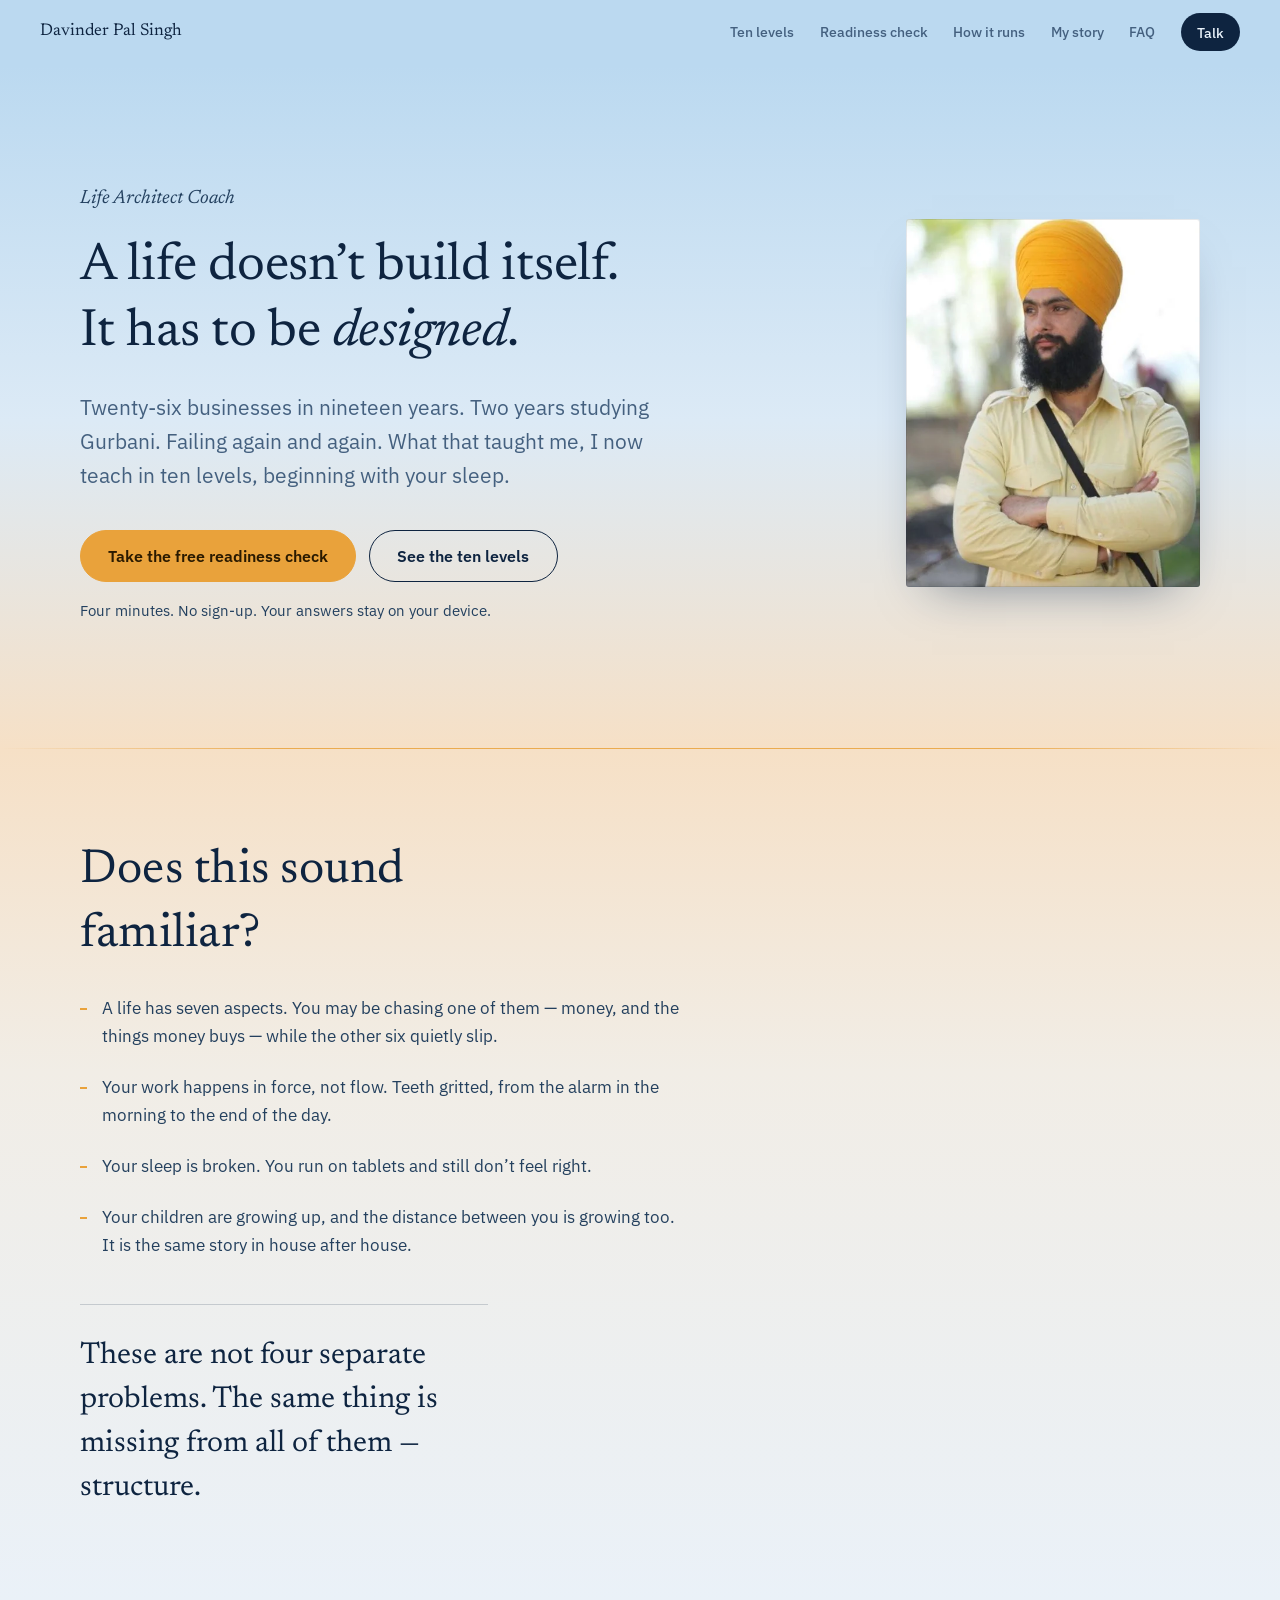
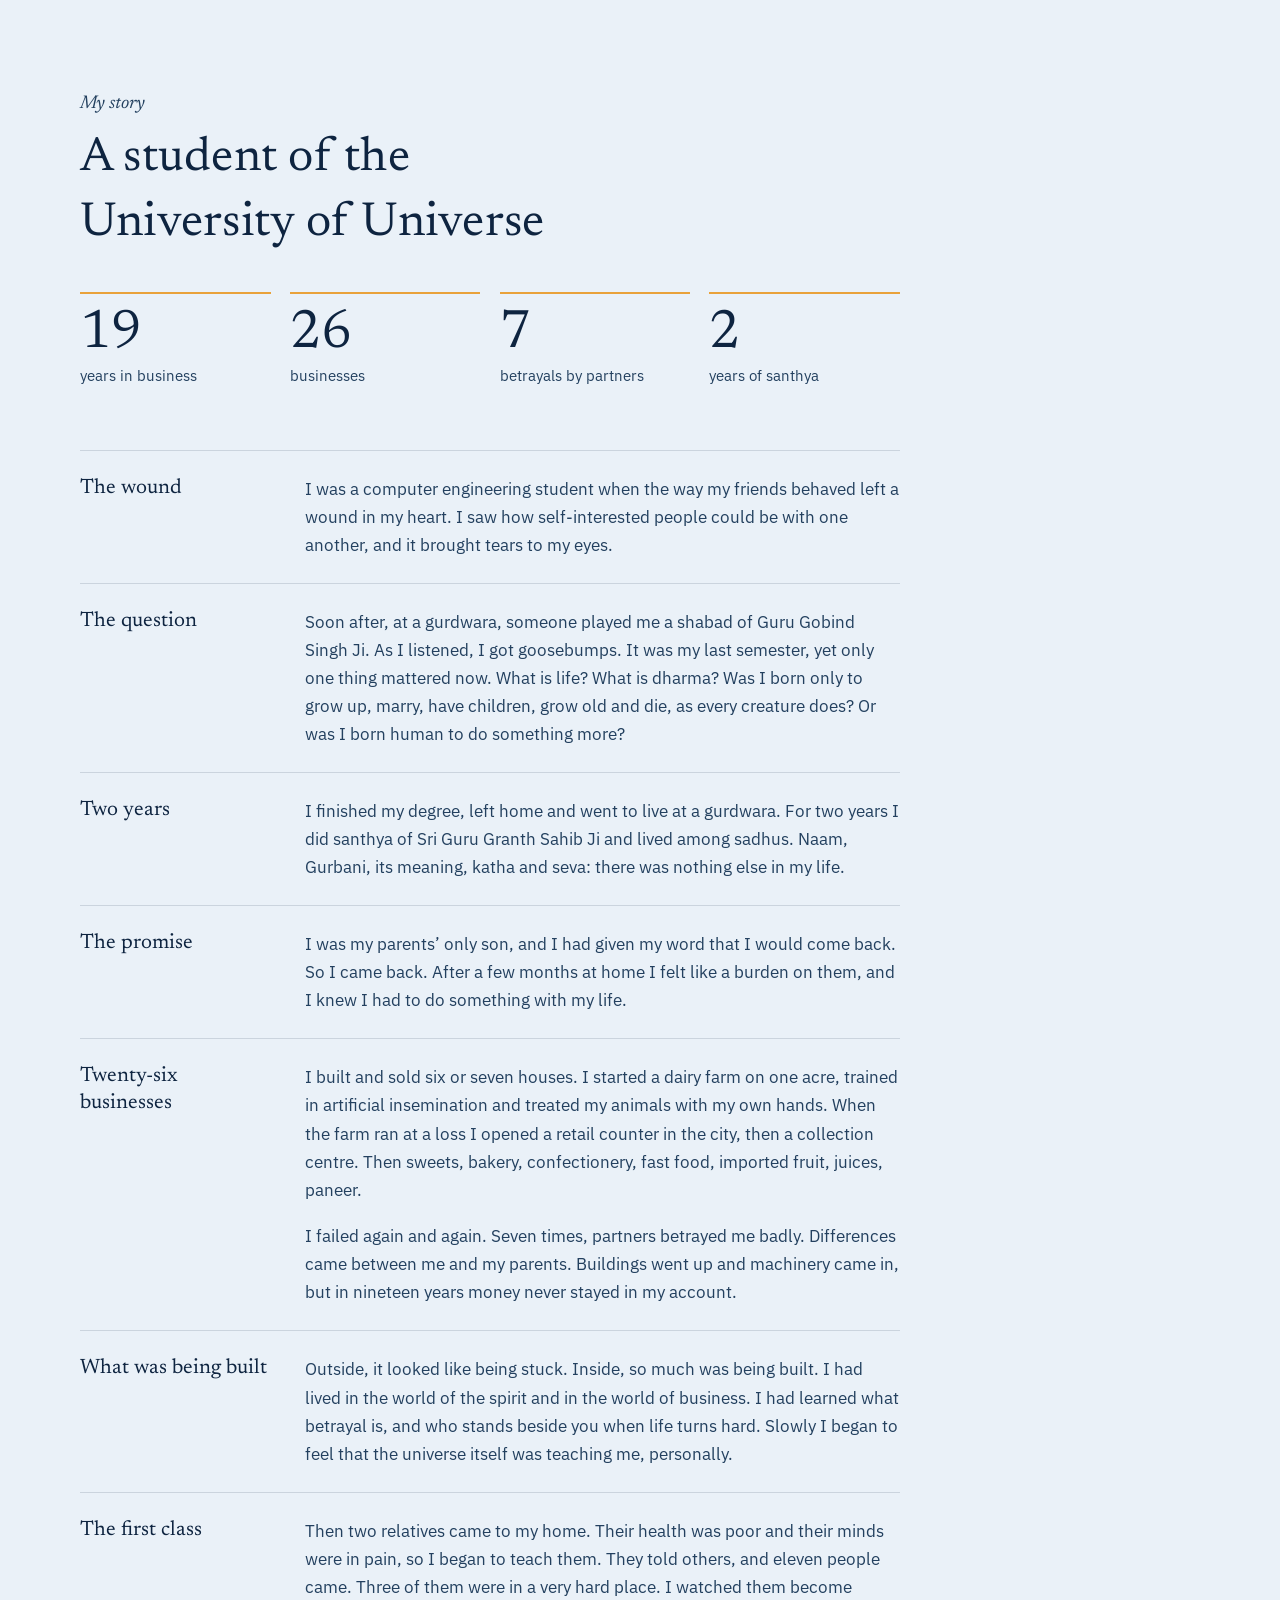
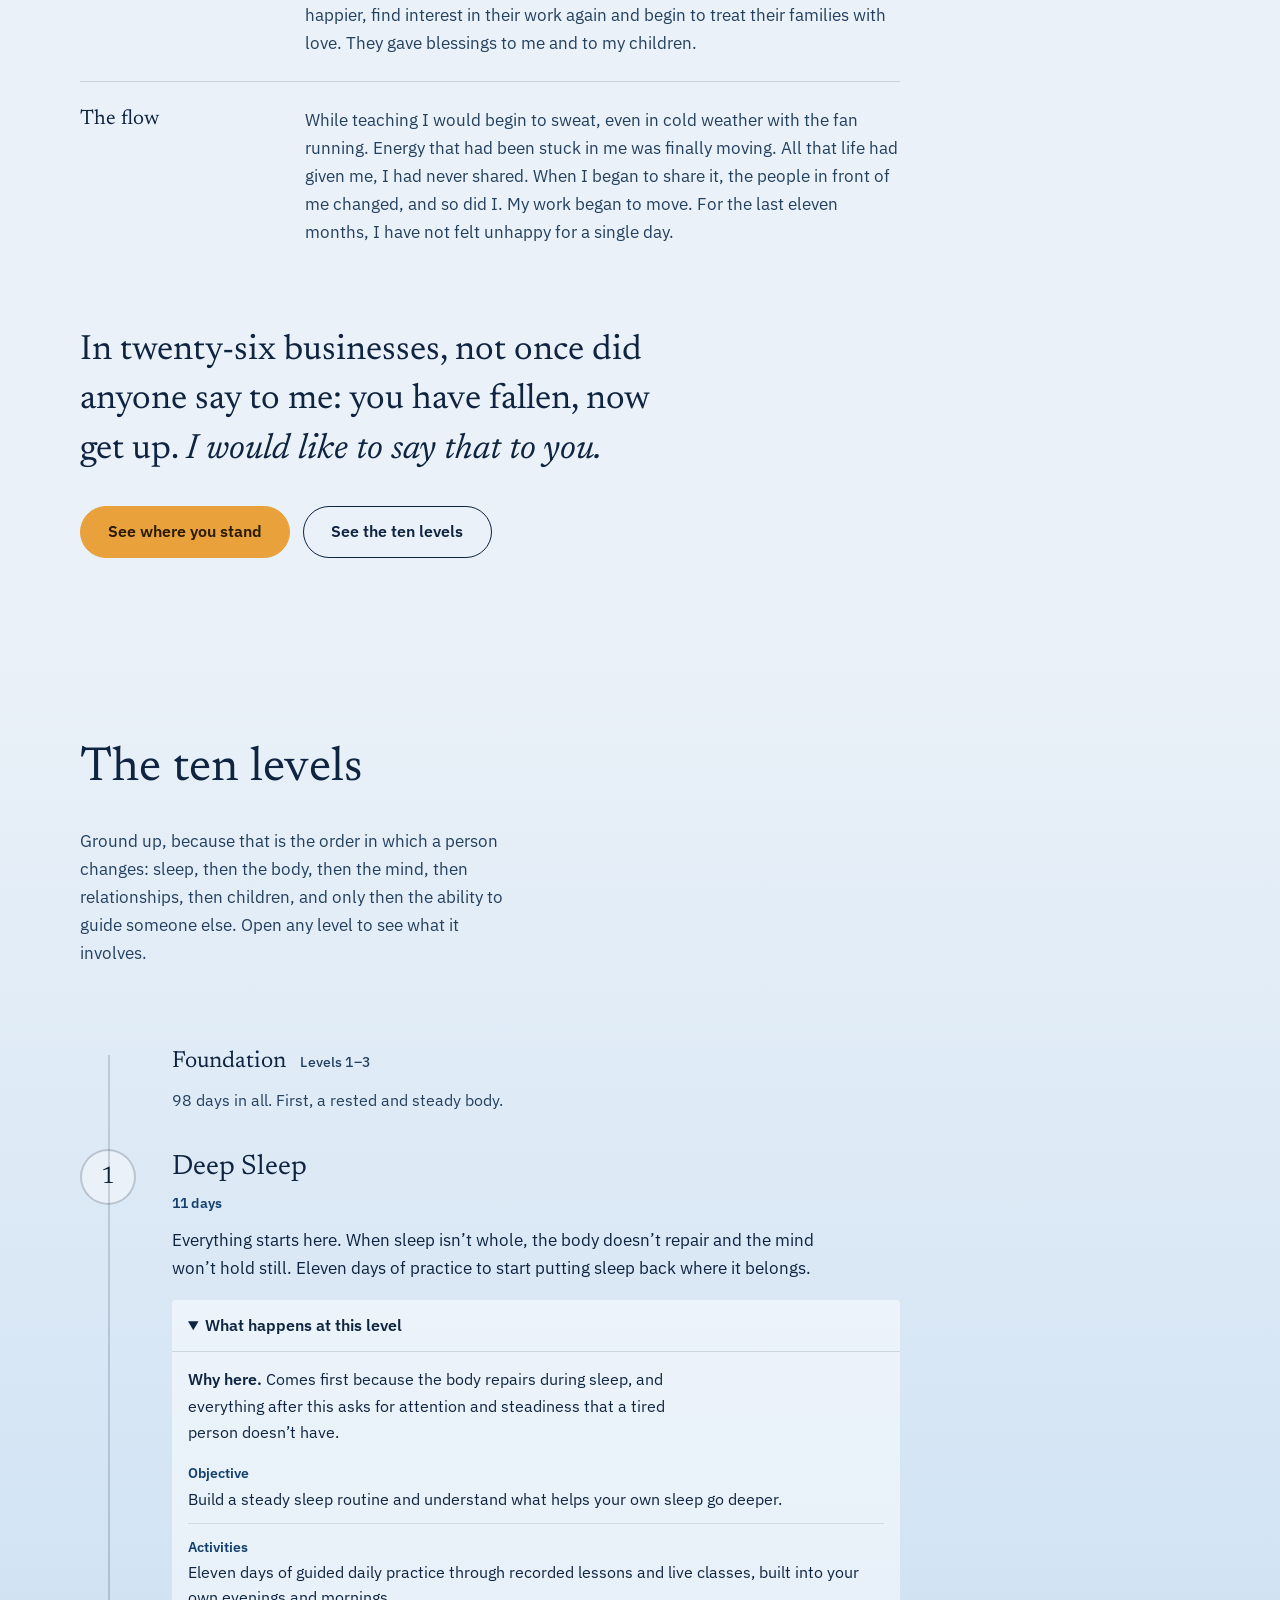
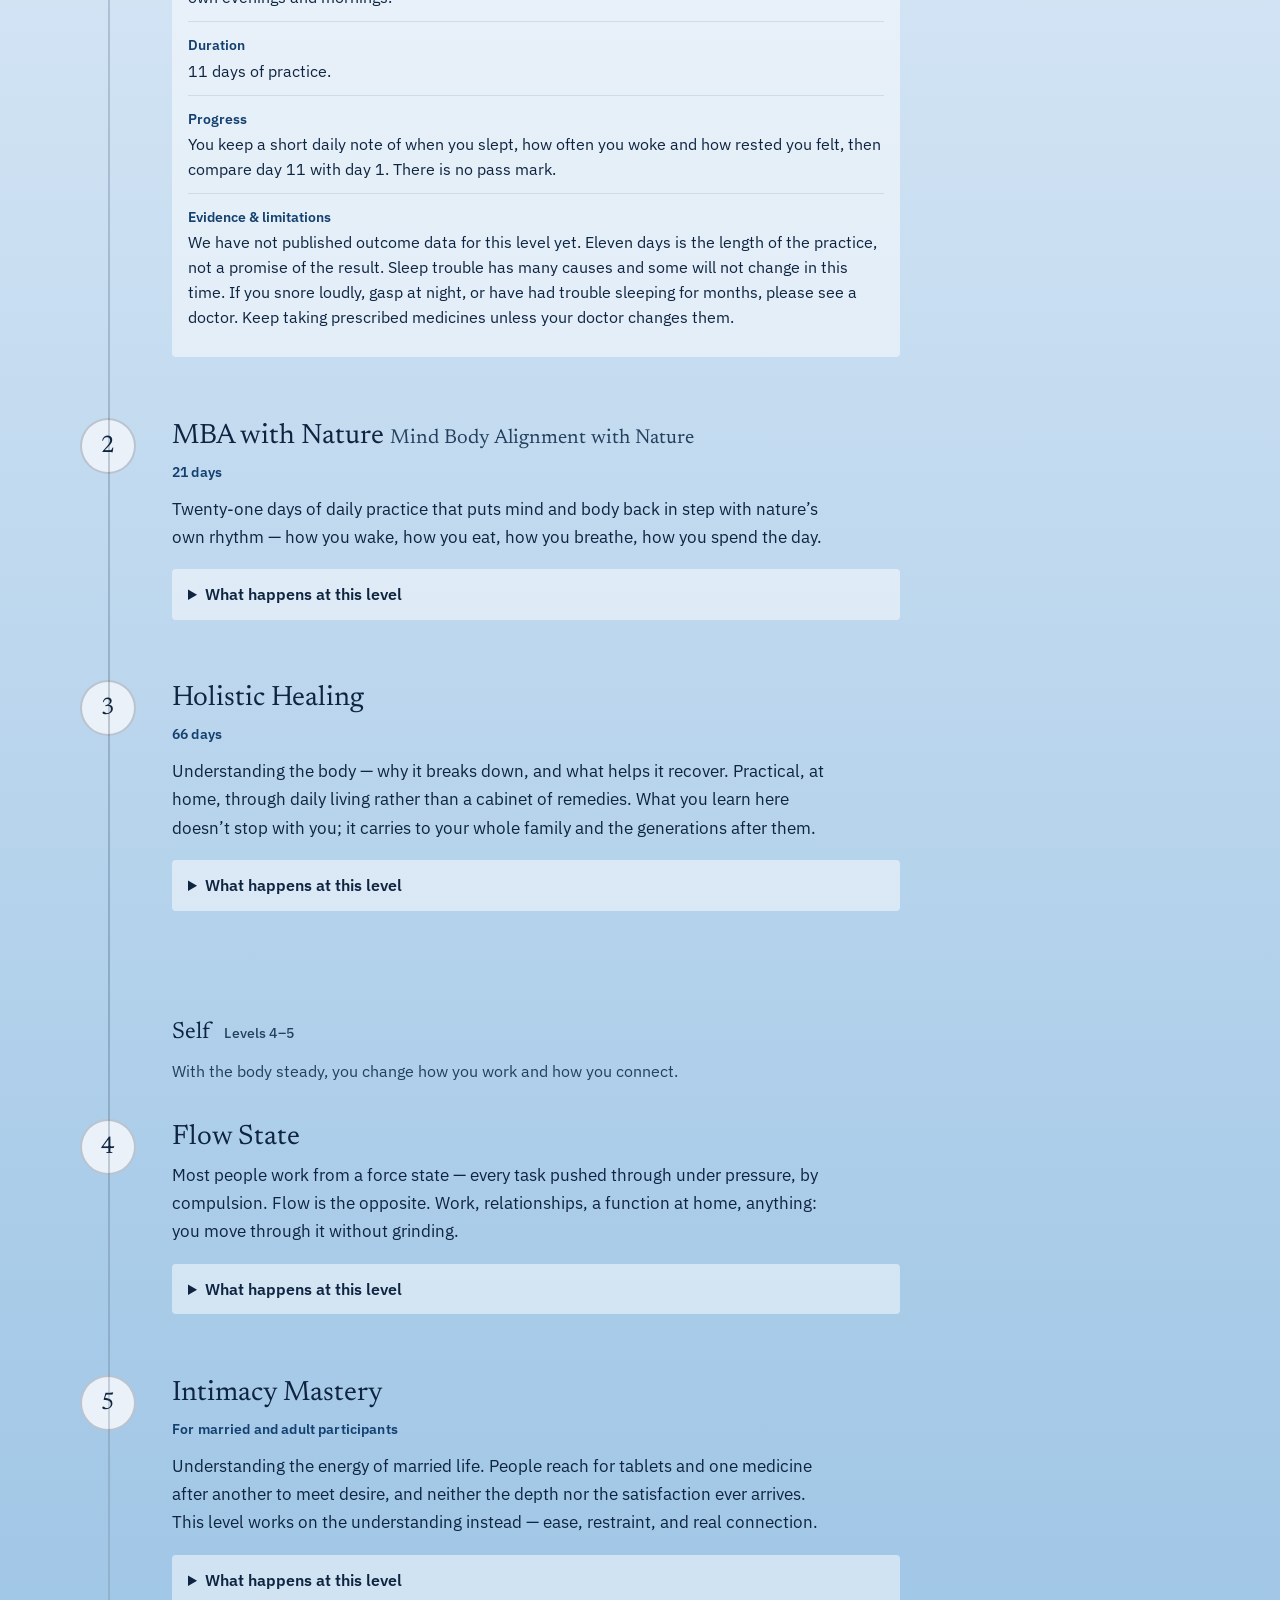
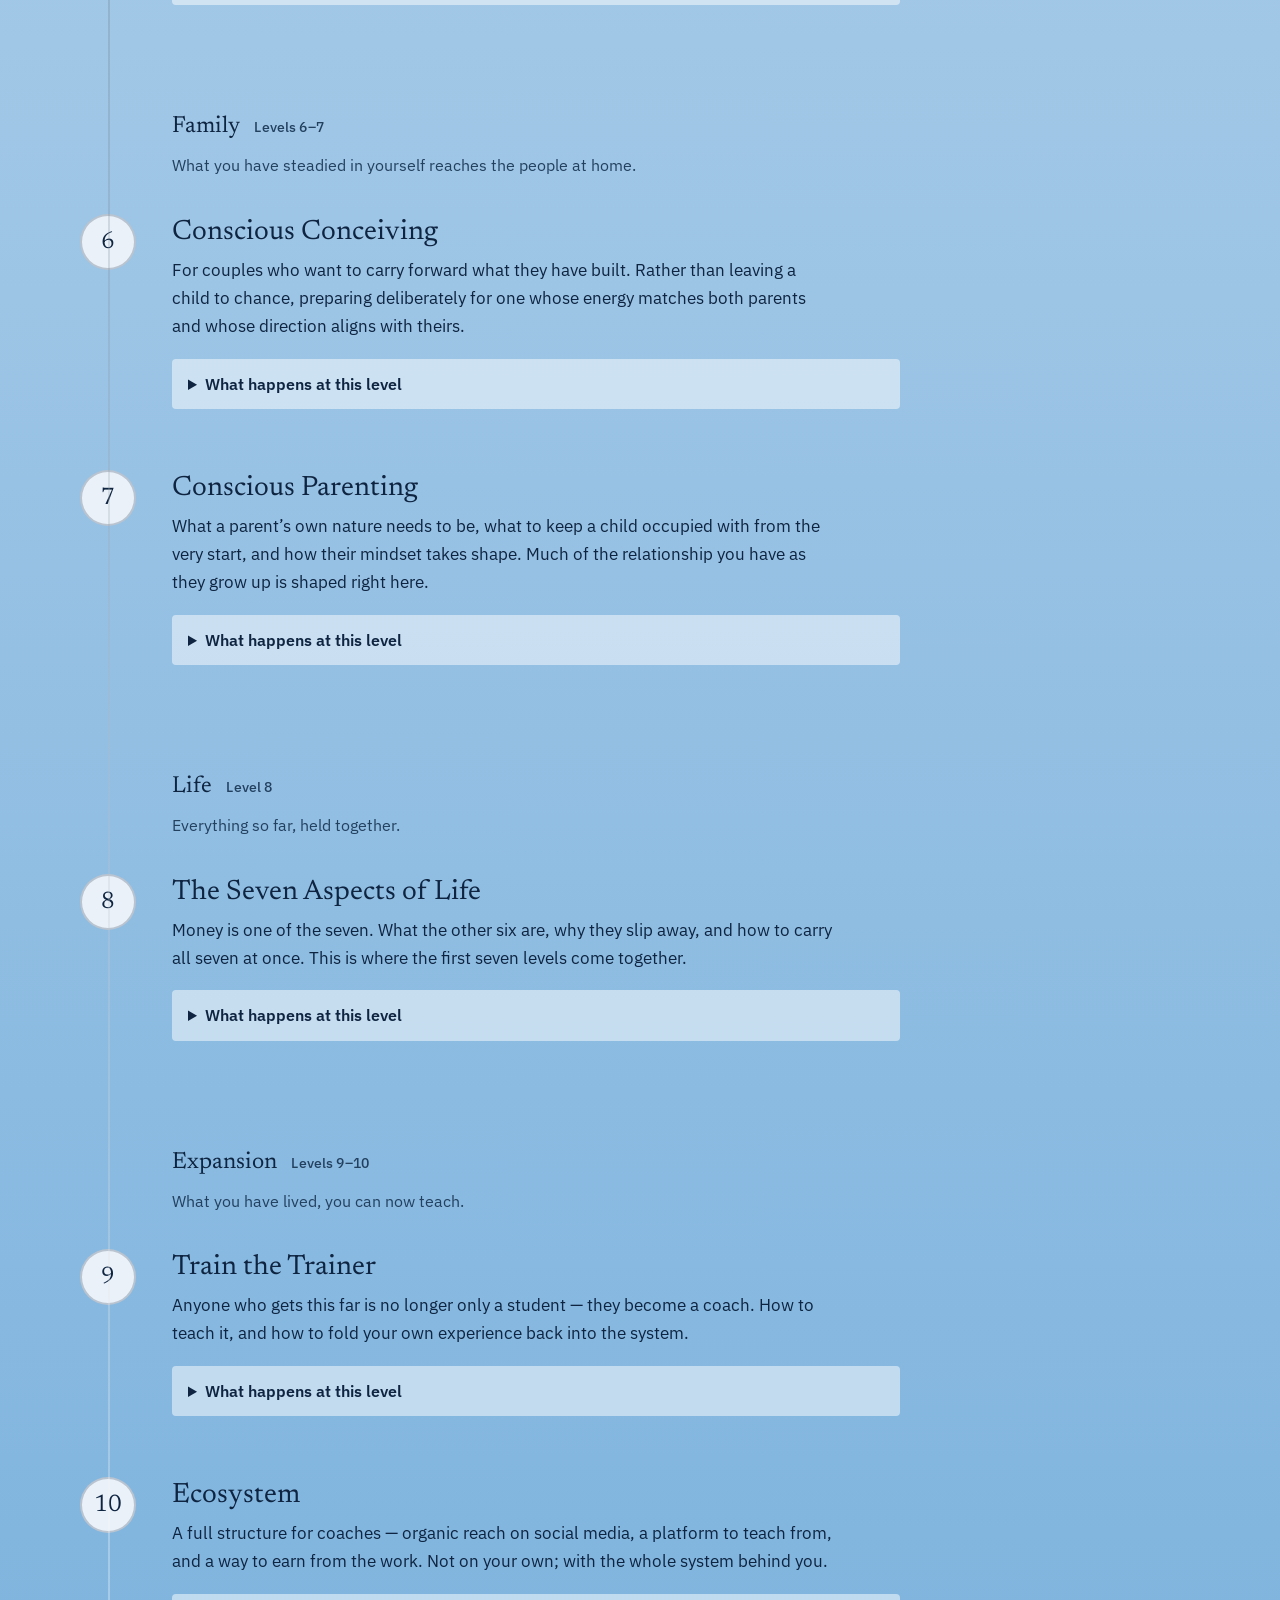
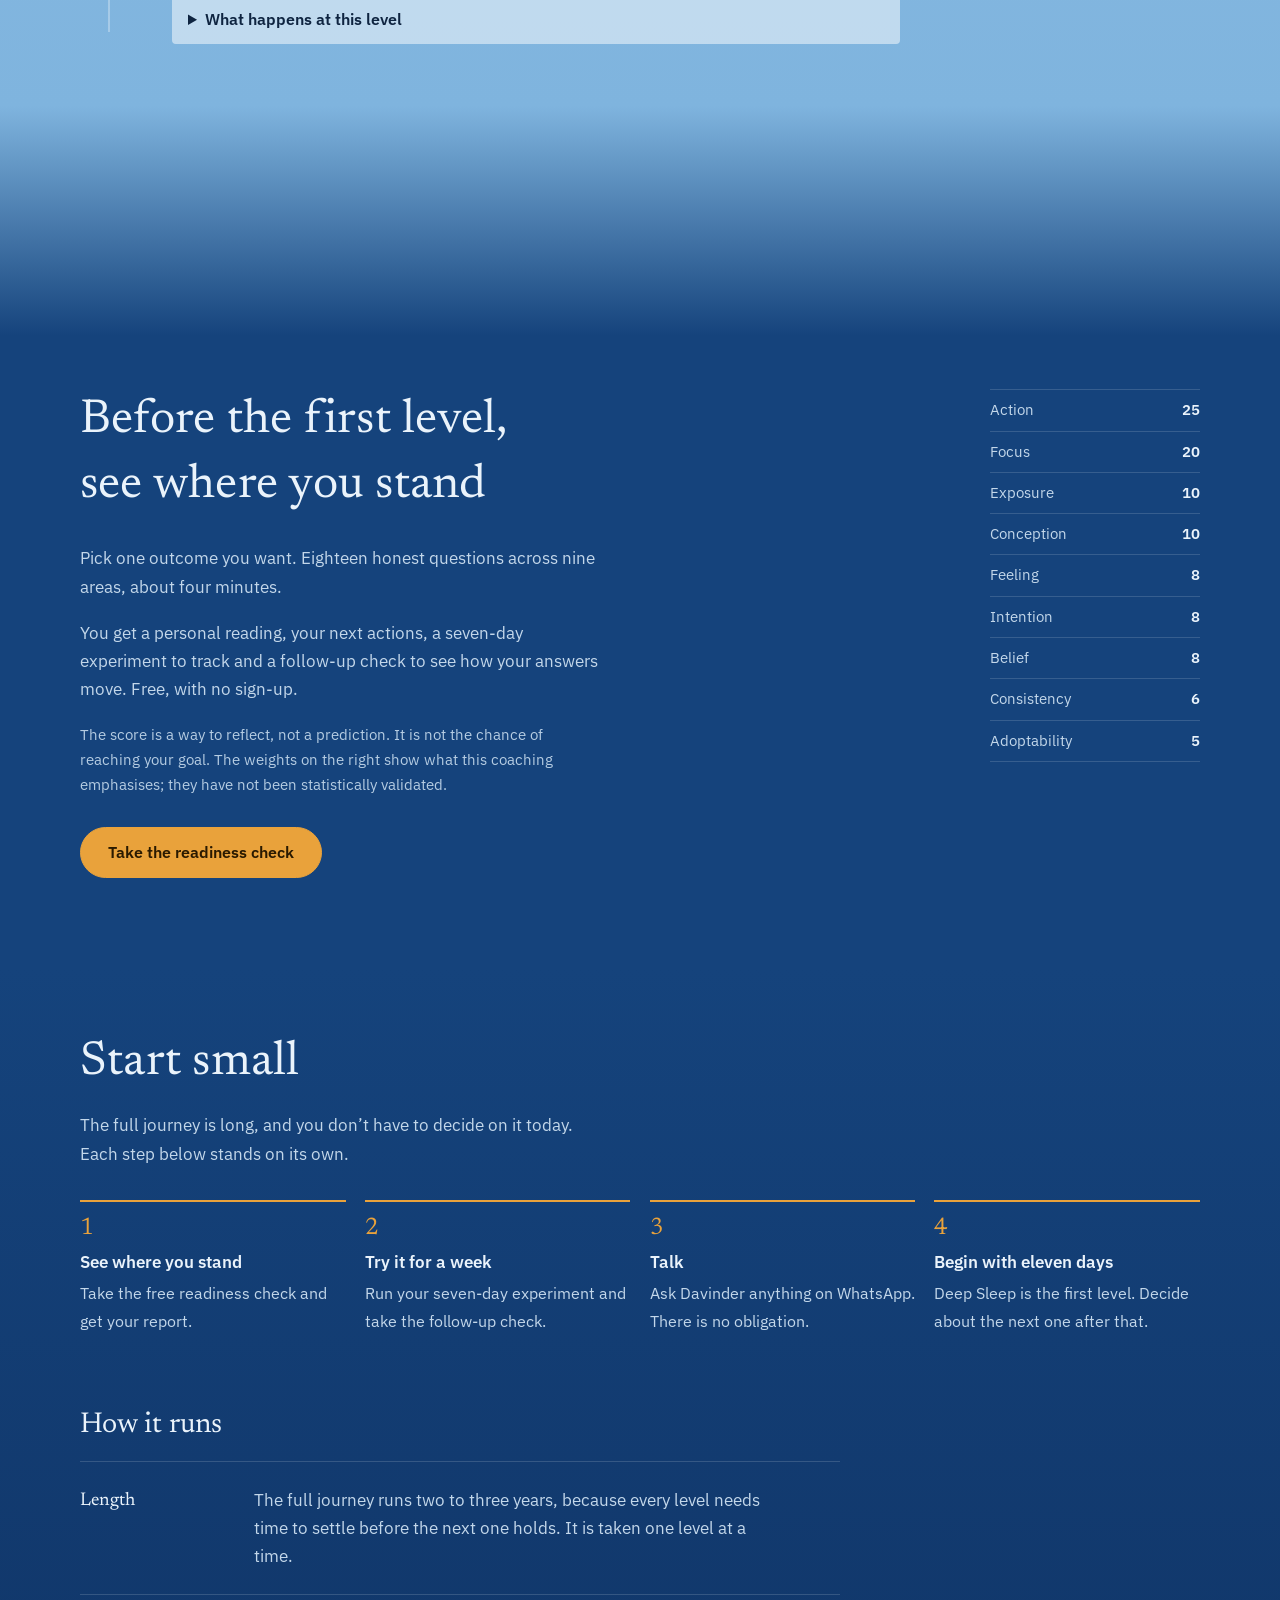
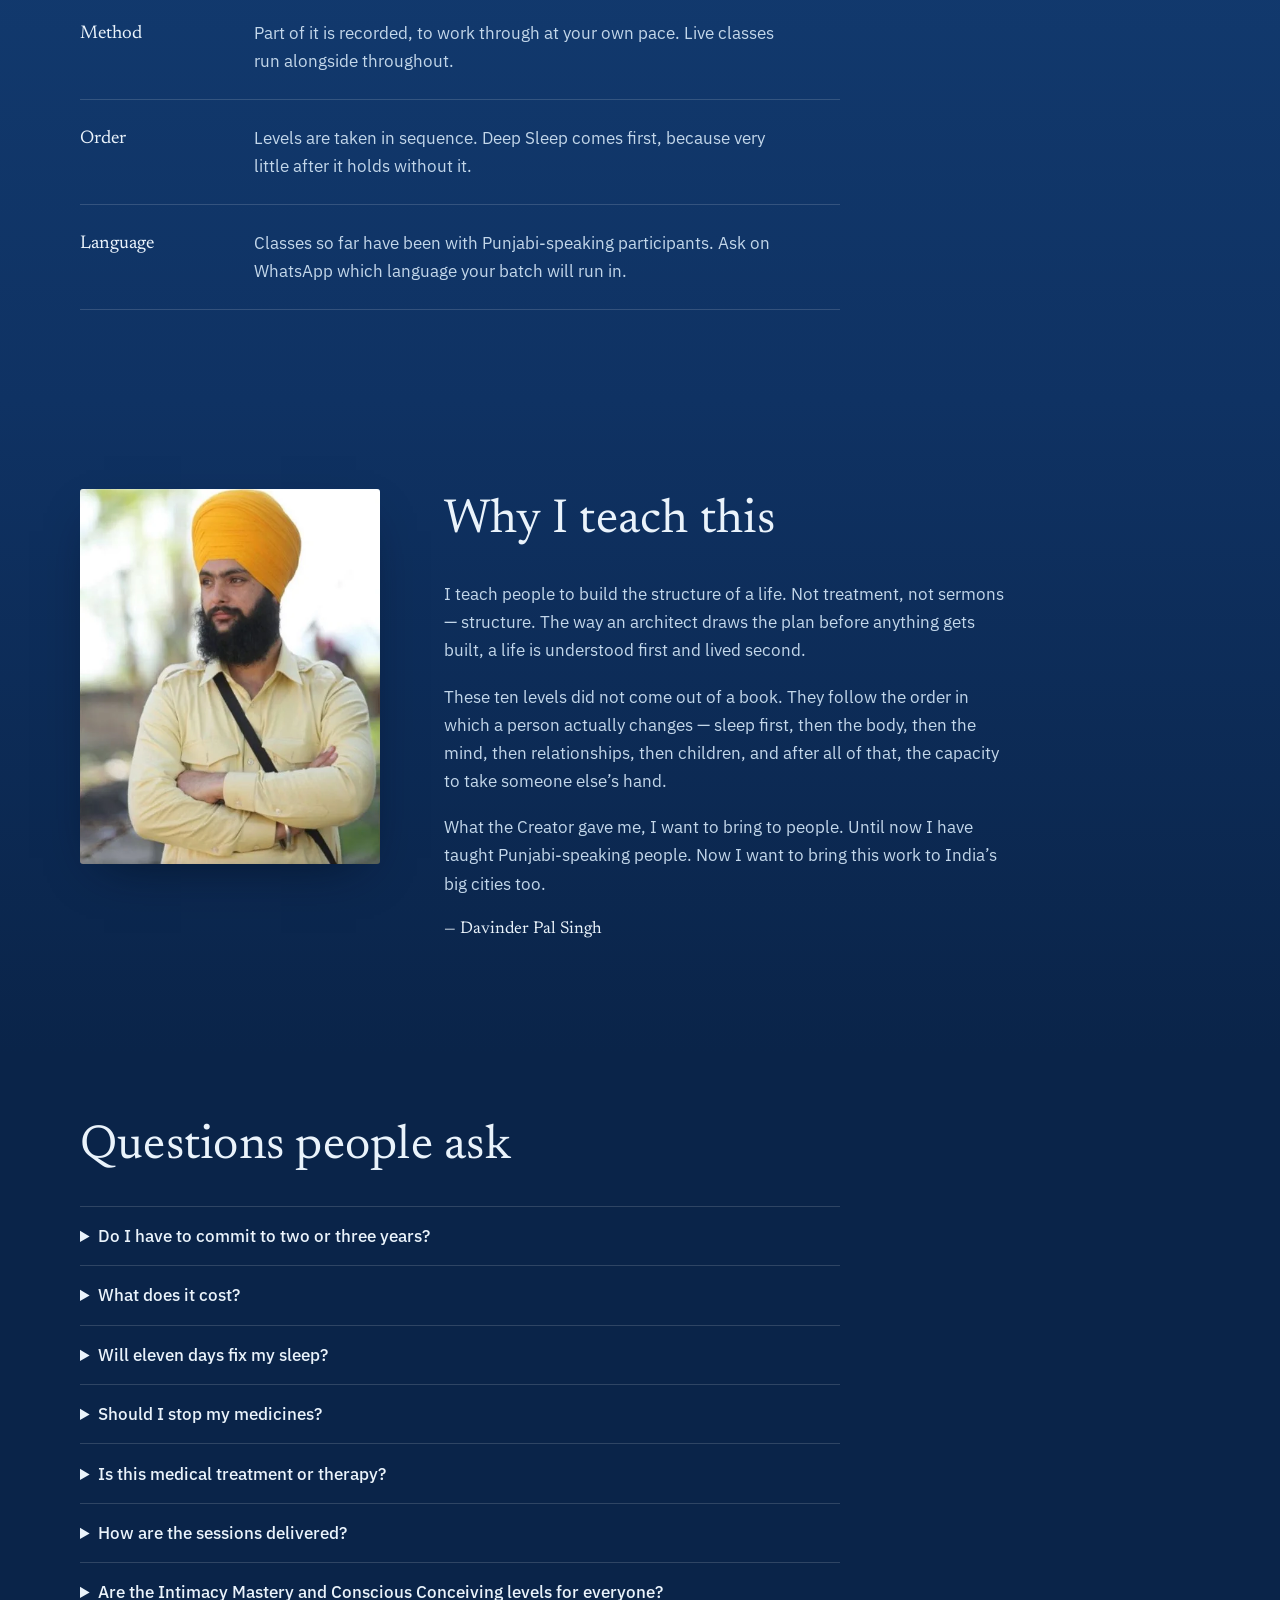
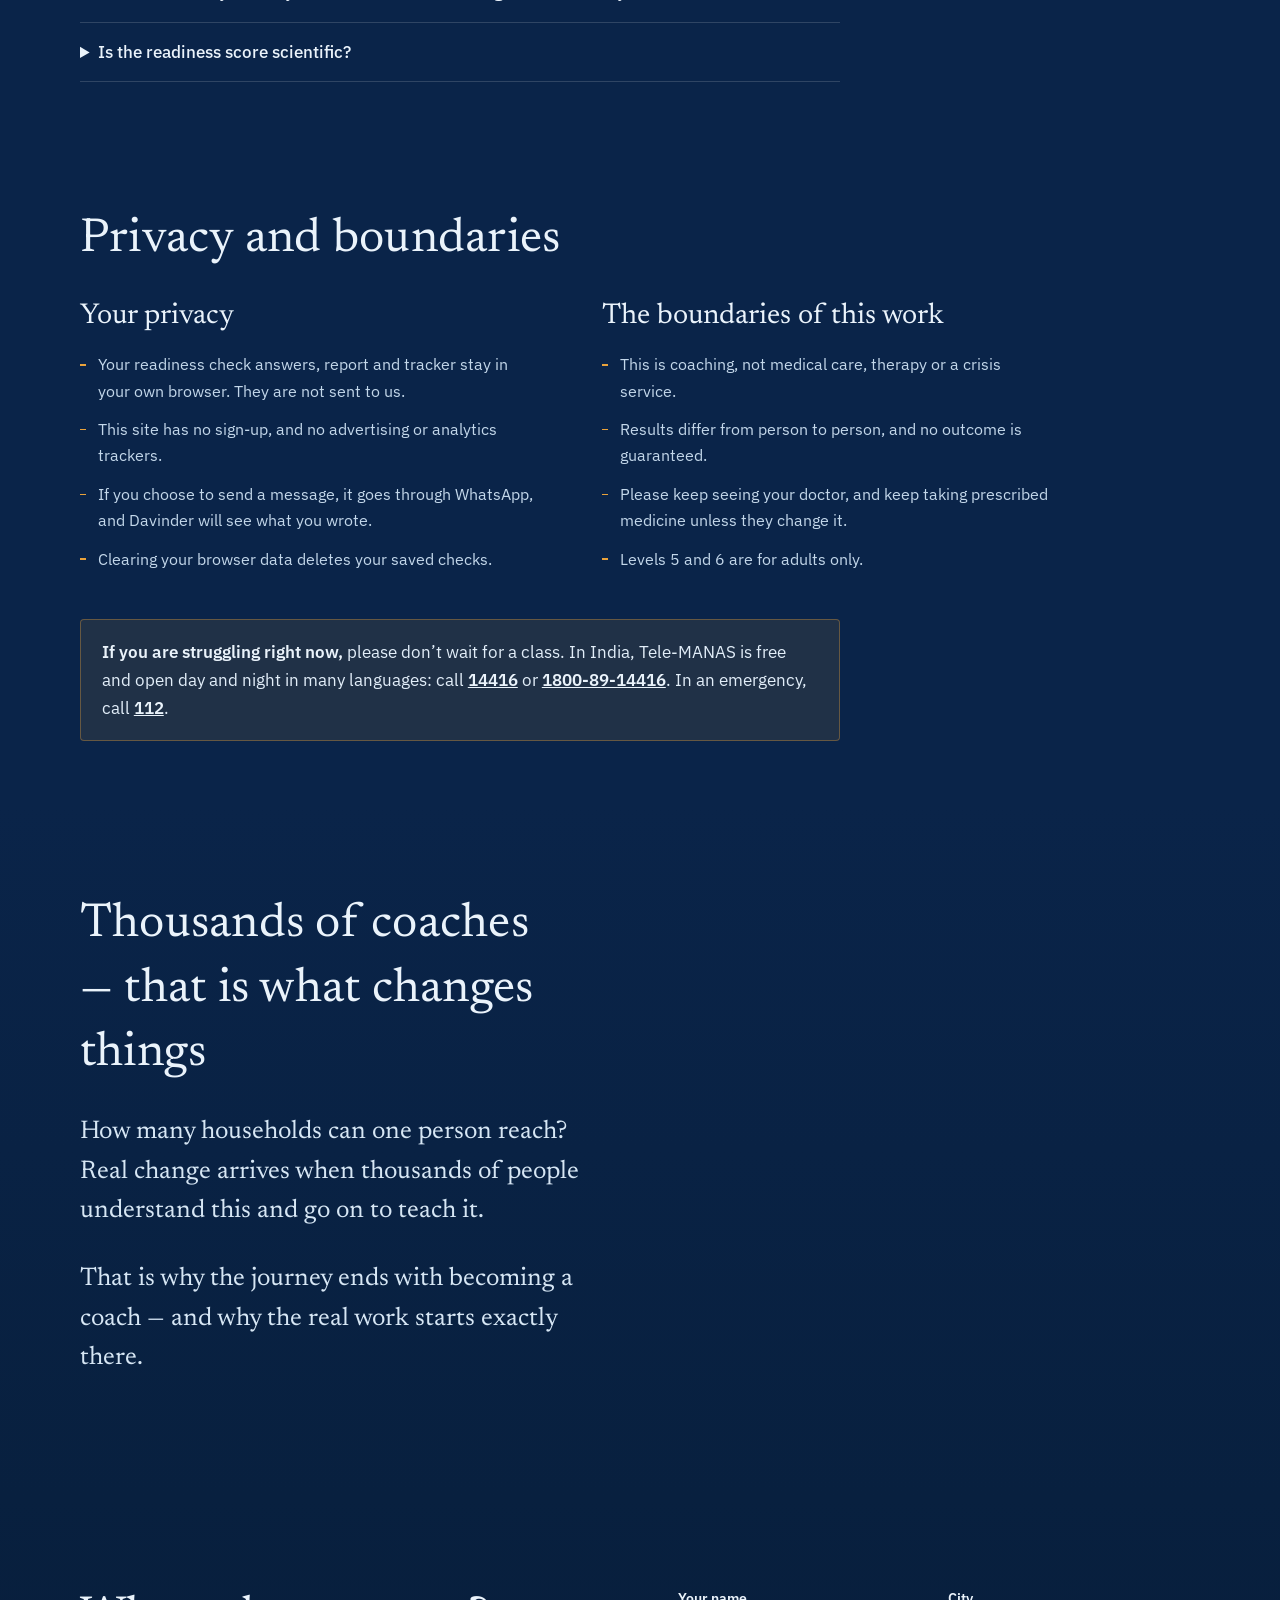
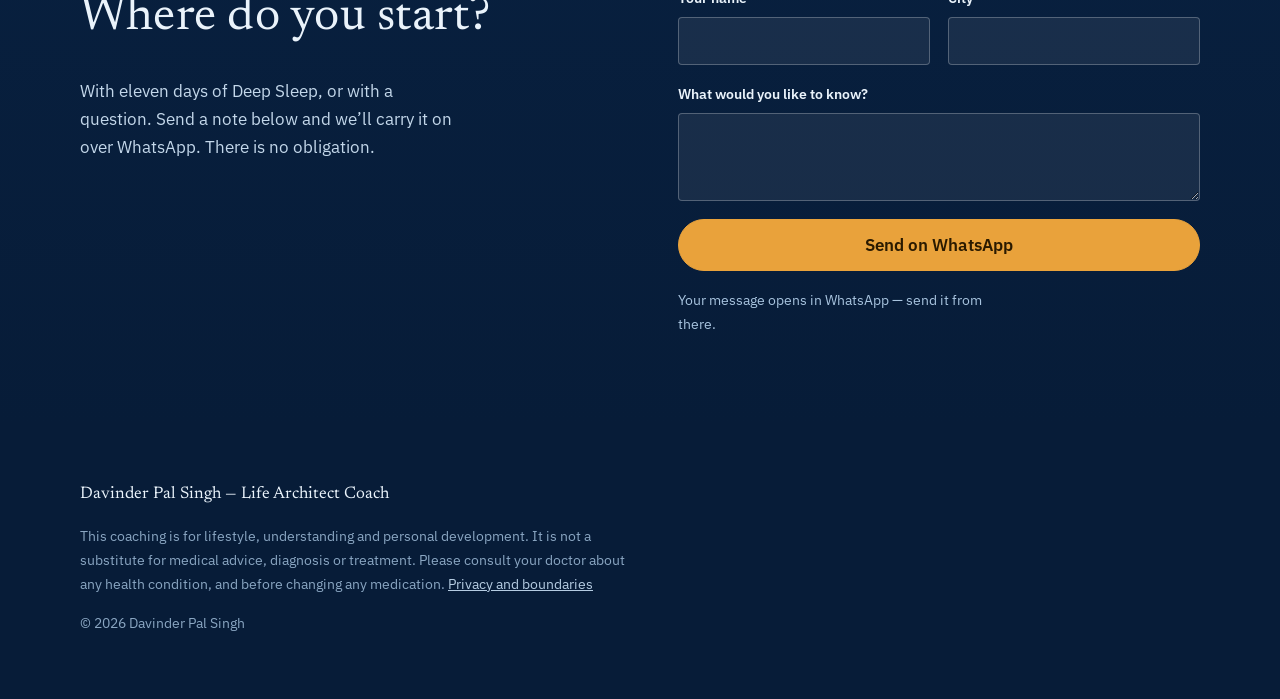
==== commit 4360505c: "Add Davinder's story and correct the delivery language Add a first-person story section after the pr" ====
--- a/index.html
+++ b/index.html
@@ -31,7 +31,7 @@
     <a href="#levels">Ten levels</a>
     <a href="calculator.html">Readiness check</a>
     <a href="#format">How it runs</a>
-    <a href="#about">About</a>
+    <a href="#story">My story</a>
     <a href="#faq">FAQ</a>
     <a class="topbar__cta" data-wa href="#contact">Talk</a>
   </nav>
@@ -56,9 +56,9 @@
           It has to be <em>designed</em>.
         </h1>
         <p class="hero__lede">
-          If you are working hard and still sleeping badly, feeling tired and
-          drifting from the people at home, start here. Ten levels, taken in
-          order, beginning with your sleep.
+          Twenty-six businesses in nineteen years. Two years studying Gurbani.
+          Failing again and again. What that taught me, I now teach in ten
+          levels, beginning with your sleep.
         </p>
         <div class="hero__actions">
           <a class="btn btn--sun" href="calculator.html">Take the free readiness check</a>
@@ -81,6 +81,64 @@
         <p>Your children are growing up, and the distance between you is growing too. It is the same story in house after house.</p>
       </div>
       <p class="pullout">These are not four separate problems. The same thing is missing from all of them — structure.</p>
+    </div>
+  </section>
+
+  <!-- ─────────────  story · from Davinder's own recorded account  ─────────────
+       EDIT: Davinder to read and approve every line. See CONTENT-NEEDED.md -->
+  <section class="band band--story" id="story">
+    <div class="wrap">
+      <p class="story__eyebrow">My story</p>
+      <h2 class="h2 story__title">A student of the University of Universe</h2>
+
+      <ul class="tally">
+        <li><b>19</b><span>years in business</span></li>
+        <li><b>26</b><span>businesses</span></li>
+        <li><b>7</b><span>betrayals by partners</span></li>
+        <li><b>2</b><span>years of santhya</span></li>
+      </ul>
+
+      <div class="chapters">
+        <section class="chapter">
+          <h3>The wound</h3>
+          <p>I was a computer engineering student when the way my friends behaved left a wound in my heart. I saw how self-interested people could be with one another, and it brought tears to my eyes.</p>
+        </section>
+        <section class="chapter">
+          <h3>The question</h3>
+          <p>Soon after, at a gurdwara, someone played me a shabad of Guru Gobind Singh Ji. As I listened, I got goosebumps. It was my last semester, yet only one thing mattered now. What is life? What is dharma? Was I born only to grow up, marry, have children, grow old and die, as every creature does? Or was I born human to do something more?</p>
+        </section>
+        <section class="chapter">
+          <h3>Two years</h3>
+          <p>I finished my degree, left home and went to live at a gurdwara. For two years I did santhya of Sri Guru Granth Sahib Ji and lived among sadhus. Naam, Gurbani, its meaning, katha and seva: there was nothing else in my life.</p>
+        </section>
+        <section class="chapter">
+          <h3>The promise</h3>
+          <p>I was my parents’ only son, and I had given my word that I would come back. So I came back. After a few months at home I felt like a burden on them, and I knew I had to do something with my life.</p>
+        </section>
+        <section class="chapter">
+          <h3>Twenty-six businesses</h3>
+          <p>I built and sold six or seven houses. I started a dairy farm on one acre, trained in artificial insemination and treated my animals with my own hands. When the farm ran at a loss I opened a retail counter in the city, then a collection centre. Then sweets, bakery, confectionery, fast food, imported fruit, juices, paneer.</p>
+          <p>I failed again and again. Seven times, partners betrayed me badly. Differences came between me and my parents. Buildings went up and machinery came in, but in nineteen years money never stayed in my account.</p>
+        </section>
+        <section class="chapter">
+          <h3>What was being built</h3>
+          <p>Outside, it looked like being stuck. Inside, so much was being built. I had lived in the world of the spirit and in the world of business. I had learned what betrayal is, and who stands beside you when life turns hard. Slowly I began to feel that the universe itself was teaching me, personally.</p>
+        </section>
+        <section class="chapter">
+          <h3>The first class</h3>
+          <p>Then two relatives came to my home. Their health was poor and their minds were in pain, so I began to teach them. They told others, and eleven people came. Three of them were in a very hard place. I watched them become happier, find interest in their work again and begin to treat their families with love. They gave blessings to me and to my children.</p>
+        </section>
+        <section class="chapter">
+          <h3>The flow</h3>
+          <p>While teaching I would begin to sweat, even in cold weather with the fan running. Energy that had been stuck in me was finally moving. All that life had given me, I had never shared. When I began to share it, the people in front of me changed, and so did I. My work began to move. For the last eleven months, I have not felt unhappy for a single day.</p>
+        </section>
+      </div>
+
+      <p class="story__close">In twenty-six businesses, not once did anyone say to me: you have fallen, now get up. <em>I would like to say that to you.</em></p>
+      <div class="hero__actions">
+        <a class="btn btn--sun" href="calculator.html">See where you stand</a>
+        <a class="btn btn--line" href="#levels">See the ten levels</a>
+      </div>
     </div>
   </section>
 
@@ -386,10 +444,10 @@
           <dt>Order</dt>
           <dd>Levels are taken in sequence. Deep Sleep comes first, because very little after it holds without it.</dd>
         </div>
-        <!-- EDIT: confirm which languages sessions are actually delivered in -->
+        <!-- EDIT: Davinder to confirm which languages new batches will run in -->
         <div class="fact">
           <dt>Language</dt>
-          <dd>Sessions are currently held in Hindi, with English cohorts opening as the programme expands.</dd>
+          <dd>Classes so far have been with Punjabi-speaking participants. Ask on WhatsApp which language your batch will run in.</dd>
         </div>
       </dl>
     </div>
@@ -406,12 +464,11 @@
         </picture>
       </figure>
       <div class="about__text">
-        <h2 class="h2 h2--light">Davinder Pal Singh</h2>
-        <!-- EDIT: replace with real background, years of practice and credentials -->
+        <h2 class="h2 h2--light">Why I teach this</h2>
         <p>I teach people to build the structure of a life. Not treatment, not sermons — structure. The way an architect draws the plan before anything gets built, a life is understood first and lived second.</p>
         <p>These ten levels did not come out of a book. They follow the order in which a person actually changes — sleep first, then the body, then the mind, then relationships, then children, and after all of that, the capacity to take someone else’s hand.</p>
-        <!-- EDIT: add here, in Davinder's own words: how he came to this work, years
-             of practice, people taught, training and credentials. Only real facts. -->
+        <p>What the Creator gave me, I want to bring to people. Until now I have taught Punjabi-speaking people. Now I want to bring this work to India’s big cities too.</p>
+        <!-- EDIT: add real numbers if Davinder has them: people taught, batches run, formal training -->
         <p class="about__sign">— Davinder Pal Singh</p>
       </div>
     </div>
--- a/assets/css/site.css
+++ b/assets/css/site.css
@@ -238,6 +238,33 @@
   font-size:clamp(1.3rem,1.05rem + 1.1vw,1.9rem);
   line-height:1.45;max-width:24ch;margin:0;
   padding-top:1.8rem;border-top:1px solid rgba(14,36,64,.18);
+}
+
+/* ── story ───────────────────────────────────────────────── */
+.band--story{background:var(--haze)}
+.story__eyebrow{font-family:var(--serif);font-style:italic;font-size:1.15rem;color:var(--ink-mid);margin:0 0 .5rem}
+.story__title{max-width:20ch;margin-bottom:2.2rem}
+.tally{list-style:none;display:grid;grid-template-columns:repeat(4,1fr);gap:1.2rem;margin:0 0 clamp(2.5rem,6vw,4rem);padding:0;max-width:820px}
+.tally li{padding-top:.7rem;border-top:2px solid var(--sun)}
+.tally b{display:block;font-family:var(--serif);font-weight:400;font-size:clamp(2.2rem,1.6rem + 2.4vw,3.4rem);line-height:1.1;color:var(--ink)}
+.tally span{font-size:.95rem;line-height:1.35;color:var(--ink-mid);display:block}
+@media (max-width:560px){.tally{grid-template-columns:1fr 1fr}}
+.chapters{max-width:820px}
+.chapter{display:grid;grid-template-columns:190px 1fr;column-gap:clamp(1rem,3vw,2.2rem);padding:1.5rem 0;border-top:1px solid rgba(14,36,64,.14)}
+.chapter h3{font-family:var(--serif);font-weight:400;font-size:1.3rem;line-height:1.3;margin:0;color:var(--ink)}
+.chapter p{color:var(--ink-mid);font-size:1.0625rem}
+.chapter p:last-child{margin-bottom:0}
+.chapter h3{grid-row:1 / span 3}
+.chapter > :not(h3){grid-column:2}
+@media (max-width:640px){
+  .chapter{grid-template-columns:1fr}
+  .chapter h3{margin-bottom:.4rem}
+  .chapter h3{grid-row:auto}
+  .chapter > :not(h3){grid-column:1}
+}
+.story__close{
+  font-family:var(--serif);font-size:clamp(1.5rem,1.2rem + 1.4vw,2.2rem);line-height:1.4;
+  max-width:30ch;margin:clamp(2.2rem,5vw,3.5rem) 0 2rem;text-wrap:balance;
 }
 
 /* ══════════════════════════════════════════════════════════
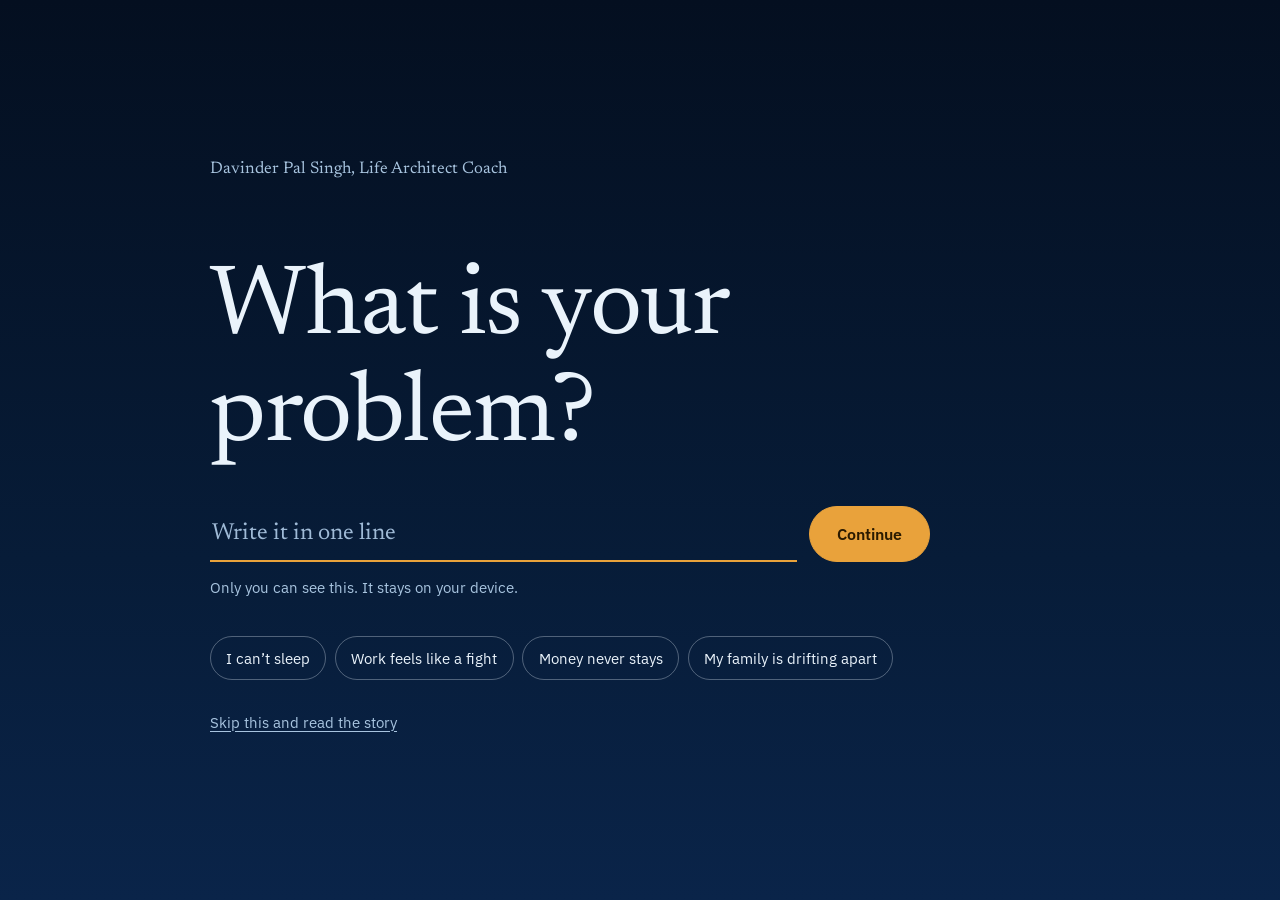
==== commit 413ab3bc: "Open the homepage with a question and a sunrise story Land on "What is your problem?", then carry th" ====
--- a/index.html
+++ b/index.html
@@ -3,8 +3,8 @@
 <head>
 <meta charset="utf-8">
 <meta name="viewport" content="width=device-width, initial-scale=1">
-<title>Davinder Pal Singh — Life Architect Coach</title>
-<meta name="description" content="A coaching journey in ten levels, beginning with your sleep. Start with a free four-minute readiness check, then eleven days of Deep Sleep.">
+<title>What is your problem? — Davinder Pal Singh</title>
+<meta name="description" content="A coaching journey in ten levels, beginning with your sleep. Start with a free four-minute Manifestation Calculator, then eleven days of Deep Sleep.">
 <meta name="theme-color" content="#BBD9F0">
 
 <meta property="og:type" content="website">
@@ -15,6 +15,7 @@
 <meta property="og:url" content="https://dhruvmadan01.github.io/davinderpalsingh/">
 <meta name="twitter:card" content="summary_large_image">
 
+<script>(function(r){r.classList.add('js');try{if(!location.hash&&!sessionStorage.getItem('dps.entered'))r.classList.add('is-asking')}catch(e){r.classList.add('is-asking')}})(document.documentElement)</script>
 <link rel="icon" href="assets/favicon.svg" type="image/svg+xml">
 <link rel="preload" href="assets/fonts/newsreader-400.woff2" as="font" type="font/woff2" crossorigin>
 <link rel="preload" href="assets/fonts/plex-400.woff2" as="font" type="font/woff2" crossorigin>
@@ -29,7 +30,7 @@
   <a class="topbar__name" href="#top">Davinder Pal Singh</a>
   <nav class="topbar__nav" aria-label="Main">
     <a href="#levels">Ten levels</a>
-    <a href="calculator.html">Readiness check</a>
+    <a href="calculator.html">Manifestation Calculator</a>
     <a href="#format">How it runs</a>
     <a href="#story">My story</a>
     <a href="#faq">FAQ</a>
@@ -38,6 +39,117 @@
 </header>
 
 <main id="top">
+
+  <!-- ─────────────  the question · the page opens in the dark  ───────────── -->
+  <section class="ask" id="ask">
+    <div class="ask__inner">
+      <p class="ask__who">Davinder Pal Singh, Life Architect Coach</p>
+      <form id="askForm" novalidate>
+        <h1 class="ask__q"><label for="askInput">What is your problem?</label></h1>
+        <div class="ask__row">
+          <input id="askInput" type="text" maxlength="120" autocomplete="off" enterkeyhint="go"
+                 placeholder="Write it in one line">
+          <button class="btn btn--sun" type="submit">Continue</button>
+        </div>
+        <p class="ask__hint" id="askHint" role="status">Only you can see this. It stays on your device.</p>
+      </form>
+      <div class="ask__chips" aria-label="Common problems">
+        <button type="button" class="chip">I can’t sleep</button>
+        <button type="button" class="chip">Work feels like a fight</button>
+        <button type="button" class="chip">Money never stays</button>
+        <button type="button" class="chip">My family is drifting apart</button>
+      </div>
+      <button type="button" class="ask__skip" id="askSkip">Skip this and read the story</button>
+    </div>
+  </section>
+
+  <!-- ─────────────  story · night to dawn, from Davinder's recorded account  ─────────────
+       Each scene owns its own background, so ink never depends on scroll position.
+       EDIT: Davinder to read and approve every line. See CONTENT-NEEDED.md -->
+  <div class="story" id="story" aria-label="Davinder’s story">
+    <div class="story__sky" aria-hidden="true"><span class="sun" id="sun"></span></div>
+
+    <section class="scene scene--echo" id="echo">
+      <div class="wrap scene__inner">
+        <p class="echo__words" id="echoWords" tabindex="-1" hidden></p>
+        <h2 class="echo__line" id="echoLine">Before you tell me your problem, let me tell you mine.</h2>
+        <!-- shown only if the visitor's own words suggest they may be in danger -->
+        <p class="echo__help" id="echoHelp" hidden>If you are thinking about ending your life, please talk to someone now. Tele-MANAS is free and open day and night: call <a href="tel:14416">14416</a>. In an emergency, call <a href="tel:112">112</a>.</p>
+        <p class="echo__cue">Keep scrolling, or <a href="#hero">skip the story</a></p>
+      </div>
+    </section>
+
+    <section class="scene scene--1">
+      <div class="wrap scene__inner">
+        <h3>The wound</h3>
+        <p>I was a computer engineering student when the way my friends behaved left a wound in my heart. I saw how self-interested people could be with one another, and it brought tears to my eyes.</p>
+      </div>
+    </section>
+
+    <section class="scene scene--2">
+      <div class="wrap scene__inner">
+        <h3>The question</h3>
+        <p>Soon after, at a gurdwara, someone played me a shabad of Guru Gobind Singh Ji. As I listened, I got goosebumps. It was my last semester, yet only one thing mattered now.</p>
+        <p class="scene__big">What is life? What is dharma? Was I born only to grow up, marry, have children, grow old and die? Or was I born human to do something more?</p>
+      </div>
+    </section>
+
+    <section class="scene scene--3">
+      <div class="wrap scene__inner">
+        <h3>Two years</h3>
+        <p>I finished my degree, left home and went to live at a gurdwara. For two years I did santhya of Sri Guru Granth Sahib Ji and lived among sadhus. Naam, Gurbani, its meaning, katha and seva: there was nothing else in my life.</p>
+      </div>
+    </section>
+
+    <section class="scene scene--4">
+      <div class="wrap scene__inner">
+        <h3>The promise</h3>
+        <p>I was my parents’ only son, and I had given my word that I would come back. So I came back. After a few months at home I felt like a burden on them, and I knew I had to do something with my life.</p>
+      </div>
+    </section>
+
+    <section class="scene scene--5">
+      <div class="wrap scene__inner">
+        <h3>The fall, again and again</h3>
+        <p class="scene__big">Twenty-six businesses. Nineteen years. Seven betrayals.</p>
+        <p>I built and sold six or seven houses. I started a dairy farm on one acre, trained in artificial insemination and treated my animals with my own hands. When the farm ran at a loss I opened a retail counter in the city, then a collection centre. Then sweets, bakery, confectionery, fast food, imported fruit, juices, paneer.</p>
+        <p>I failed again and again. Seven times, partners betrayed me badly. Differences came between me and my parents. Buildings went up and machinery came in, but in nineteen years money never stayed in my account.</p>
+      </div>
+    </section>
+
+    <section class="scene scene--6">
+      <div class="wrap scene__inner">
+        <h3>What was being built</h3>
+        <p>Outside, it looked like being stuck. Inside, so much was being built. I had lived in the world of the spirit and in the world of business. I had learned what betrayal is, and who stands beside you when life turns hard. Slowly I began to feel that the universe itself was teaching me, personally.</p>
+        <p class="scene__big">I was a student of the University of Universe.</p>
+      </div>
+    </section>
+
+    <section class="scene scene--7">
+      <div class="wrap scene__inner">
+        <h3>The first class</h3>
+        <p>Then two relatives came to my home. Their health was poor and their minds were in pain, so I began to teach them. They told others, and eleven people came. Three of them were in a very hard place. I watched them become happier, find interest in their work again and begin to treat their families with love. They gave blessings to me and to my children.</p>
+      </div>
+    </section>
+
+    <div class="dawnbreak" id="dawnbreak" aria-hidden="true"></div>
+
+    <section class="scene scene--8">
+      <div class="wrap scene__inner">
+        <h3>The flow</h3>
+        <p>While teaching I would begin to sweat, even in cold weather with the fan running. Energy that had been stuck in me was finally moving. All that life had given me, I had never shared. When I began to share it, the people in front of me changed, and so did I. My work began to move. For the last eleven months, I have not felt unhappy for a single day.</p>
+      </div>
+    </section>
+
+    <section class="scene scene--close">
+      <div class="wrap scene__inner">
+        <p class="scene__big">In twenty-six businesses, not once did anyone say to me: you have fallen, now get up.</p>
+        <p class="scene__big">I would like to say that to you.</p>
+        <p class="close__yours" id="closeYours" hidden></p>
+        <a class="btn btn--sun" href="calculator.html">Start the Manifestation Calculator</a>
+      </div>
+    </section>
+  </div>
 
   <!-- ─────────────  HERO · ground level, dawn  ───────────── -->
   <section class="hero" id="hero">
@@ -51,20 +163,19 @@
       </figure>
       <div class="hero__text">
         <p class="hero__role">Life Architect Coach</p>
-        <h1 class="hero__title">
+        <h2 class="hero__title">
           A life doesn’t build itself.<br>
           It has to be <em>designed</em>.
-        </h1>
+        </h2>
         <p class="hero__lede">
-          Twenty-six businesses in nineteen years. Two years studying Gurbani.
-          Failing again and again. What that taught me, I now teach in ten
-          levels, beginning with your sleep.
+          Everything my life taught me, I now teach in ten levels, taken in
+          order, beginning with your sleep.
         </p>
         <div class="hero__actions">
-          <a class="btn btn--sun" href="calculator.html">Take the free readiness check</a>
+          <a class="btn btn--sun" href="calculator.html">Start the Manifestation Calculator</a>
           <a class="btn btn--line" href="#levels">See the ten levels</a>
         </div>
-        <p class="hero__note">Four minutes. No sign-up. Your answers stay on your device.</p>
+        <p class="hero__note">Free. Four minutes. No sign-up. Your answers stay on your device.</p>
       </div>
     </div>
     <div class="horizon" aria-hidden="true"></div>
@@ -84,64 +195,6 @@
     </div>
   </section>
 
-  <!-- ─────────────  story · from Davinder's own recorded account  ─────────────
-       EDIT: Davinder to read and approve every line. See CONTENT-NEEDED.md -->
-  <section class="band band--story" id="story">
-    <div class="wrap">
-      <p class="story__eyebrow">My story</p>
-      <h2 class="h2 story__title">A student of the University of Universe</h2>
-
-      <ul class="tally">
-        <li><b>19</b><span>years in business</span></li>
-        <li><b>26</b><span>businesses</span></li>
-        <li><b>7</b><span>betrayals by partners</span></li>
-        <li><b>2</b><span>years of santhya</span></li>
-      </ul>
-
-      <div class="chapters">
-        <section class="chapter">
-          <h3>The wound</h3>
-          <p>I was a computer engineering student when the way my friends behaved left a wound in my heart. I saw how self-interested people could be with one another, and it brought tears to my eyes.</p>
-        </section>
-        <section class="chapter">
-          <h3>The question</h3>
-          <p>Soon after, at a gurdwara, someone played me a shabad of Guru Gobind Singh Ji. As I listened, I got goosebumps. It was my last semester, yet only one thing mattered now. What is life? What is dharma? Was I born only to grow up, marry, have children, grow old and die, as every creature does? Or was I born human to do something more?</p>
-        </section>
-        <section class="chapter">
-          <h3>Two years</h3>
-          <p>I finished my degree, left home and went to live at a gurdwara. For two years I did santhya of Sri Guru Granth Sahib Ji and lived among sadhus. Naam, Gurbani, its meaning, katha and seva: there was nothing else in my life.</p>
-        </section>
-        <section class="chapter">
-          <h3>The promise</h3>
-          <p>I was my parents’ only son, and I had given my word that I would come back. So I came back. After a few months at home I felt like a burden on them, and I knew I had to do something with my life.</p>
-        </section>
-        <section class="chapter">
-          <h3>Twenty-six businesses</h3>
-          <p>I built and sold six or seven houses. I started a dairy farm on one acre, trained in artificial insemination and treated my animals with my own hands. When the farm ran at a loss I opened a retail counter in the city, then a collection centre. Then sweets, bakery, confectionery, fast food, imported fruit, juices, paneer.</p>
-          <p>I failed again and again. Seven times, partners betrayed me badly. Differences came between me and my parents. Buildings went up and machinery came in, but in nineteen years money never stayed in my account.</p>
-        </section>
-        <section class="chapter">
-          <h3>What was being built</h3>
-          <p>Outside, it looked like being stuck. Inside, so much was being built. I had lived in the world of the spirit and in the world of business. I had learned what betrayal is, and who stands beside you when life turns hard. Slowly I began to feel that the universe itself was teaching me, personally.</p>
-        </section>
-        <section class="chapter">
-          <h3>The first class</h3>
-          <p>Then two relatives came to my home. Their health was poor and their minds were in pain, so I began to teach them. They told others, and eleven people came. Three of them were in a very hard place. I watched them become happier, find interest in their work again and begin to treat their families with love. They gave blessings to me and to my children.</p>
-        </section>
-        <section class="chapter">
-          <h3>The flow</h3>
-          <p>While teaching I would begin to sweat, even in cold weather with the fan running. Energy that had been stuck in me was finally moving. All that life had given me, I had never shared. When I began to share it, the people in front of me changed, and so did I. My work began to move. For the last eleven months, I have not felt unhappy for a single day.</p>
-        </section>
-      </div>
-
-      <p class="story__close">In twenty-six businesses, not once did anyone say to me: you have fallen, now get up. <em>I would like to say that to you.</em></p>
-      <div class="hero__actions">
-        <a class="btn btn--sun" href="calculator.html">See where you stand</a>
-        <a class="btn btn--line" href="#levels">See the ten levels</a>
-      </div>
-    </div>
-  </section>
-
   <!-- ─────────────  the ten levels · the climb  ───────────── -->
   <section class="climb" id="levels">
     <div class="wrap">
@@ -380,15 +433,15 @@
     </div>
   </section>
 
-  <!-- ─────────────  readiness check  ───────────── -->
+  <!-- ─────────────  manifestation calculator  ───────────── -->
   <section class="band band--tool" id="tool">
     <div class="wrap tool">
       <div class="tool__text">
-        <h2 class="h2 h2--light">Before the first level, see where you stand</h2>
-        <p>Pick one outcome you want. Eighteen honest questions across nine areas, about four minutes.</p>
+        <h2 class="h2 h2--light">The Manifestation Calculator</h2>
+        <p>Take your problem through eighteen honest questions across nine areas, in about four minutes.</p>
         <p>You get a personal reading, your next actions, a seven-day experiment to track and a follow-up check to see how your answers move. Free, with no sign-up.</p>
-        <p class="tool__note">The score is a way to reflect, not a prediction. It is not the chance of reaching your goal. The weights on the right show what this coaching emphasises; they have not been statistically validated.</p>
-        <a class="btn btn--sun" href="calculator.html">Take the readiness check</a>
+        <p class="tool__note">Your manifestation score is a way to reflect, not a prediction. It is not the chance of reaching your goal. The weights on the right show what this coaching emphasises; they have not been statistically validated.</p>
+        <a class="btn btn--sun" href="calculator.html">Start the Manifestation Calculator</a>
       </div>
       <ul class="tool__dims">
         <li><span>Action</span><b>25</b></li>
@@ -424,7 +477,7 @@
       <p class="format__lede">The full journey is long, and you don’t have to decide on it today. Each step below stands on its own.</p>
       <!-- EDIT: confirm that a person can join Deep Sleep alone and decide about Level 2 afterwards -->
       <ol class="path">
-        <li><b>See where you stand</b><span>Take the free readiness check and get your report.</span></li>
+        <li><b>See where you stand</b><span>Take the free Manifestation Calculator and get your report.</span></li>
         <li><b>Try it for a week</b><span>Run your seven-day experiment and take the follow-up check.</span></li>
         <li><b>Talk</b><span>Ask Davinder anything on WhatsApp. There is no obligation.</span></li>
         <li><b>Begin with eleven days</b><span>Deep Sleep is the first level. Decide about the next one after that.</span></li>
@@ -503,7 +556,7 @@
         <!-- EDIT: add real fees, or keep this answer. See CONTENT-NEEDED.md -->
         <details>
           <summary>What does it cost?</summary>
-          <p>The readiness check is free. Fees for the levels are not listed here yet, so please ask on WhatsApp and you will have the answer before you decide anything.</p>
+          <p>The Manifestation Calculator is free. Fees for the levels are not listed here yet, so please ask on WhatsApp and you will have the answer before you decide anything.</p>
         </details>
         <details>
           <summary>Will eleven days fix my sleep?</summary>
@@ -526,7 +579,7 @@
           <p>Intimacy Mastery is for married and adult participants. Conscious Conceiving is for couples who want to prepare for a child. If a level doesn’t apply to your life, ask on WhatsApp how it works for you.</p>
         </details>
         <details>
-          <summary>Is the readiness score scientific?</summary>
+          <summary>Is the manifestation score scientific?</summary>
           <p>No. It is a structured way to reflect on your own answers. It hasn’t been scientifically validated, and it doesn’t predict whether you will reach your goal.</p>
         </details>
       </div>
@@ -541,7 +594,7 @@
         <div>
           <h3 class="h3 h3--light">Your privacy</h3>
           <ul>
-            <li>Your readiness check answers, report and tracker stay in your own browser. They are not sent to us.</li>
+            <li>Your Manifestation Calculator answers, report and tracker stay in your own browser. They are not sent to us.</li>
             <li>This site has no sign-up, and no advertising or analytics trackers.</li>
             <li>If you choose to send a message, it goes through WhatsApp, and Davinder will see what you wrote.</li>
             <li>Clearing your browser data deletes your saved checks.</li>
--- a/assets/css/site.css
+++ b/assets/css/site.css
@@ -154,6 +154,113 @@
   content:"";position:absolute;inset:0;border-radius:3px;pointer-events:none;
   box-shadow:inset 0 0 0 1px rgba(14,36,64,.1);
 }
+/* ── the question ────────────────────────────────────────── */
+/* until someone answers or skips, this is the whole page. Everything stays in
+   the document without JavaScript: only the inline head script can gate it. */
+html.is-asking body{background:var(--strato)}
+html.is-asking main > :not(#ask),
+html.is-asking .topbar,
+html.is-asking .foot,
+html.is-asking .skip{display:none}
+
+.ask{
+  min-height:100vh;min-height:100svh;display:grid;align-items:center;
+  padding:var(--gutter);color:var(--light);
+  background:linear-gradient(180deg,#040F20 0%,var(--strato) 62%,#0A2449 100%);
+}
+.ask__inner{width:min(860px,100%);margin-inline:auto}
+.ask__who{font-family:var(--serif);font-size:1.05rem;color:var(--light-soft);margin:0 0 clamp(2rem,8vh,4.5rem)}
+.ask__q{
+  font-family:var(--serif);font-weight:400;margin:0 0 clamp(1.6rem,4vh,2.6rem);
+  font-size:clamp(2.7rem,1.3rem + 7vw,6.2rem);line-height:1.08;letter-spacing:-.015em;text-wrap:balance;
+}
+.ask__q label{display:block}
+.ask__row{display:grid;grid-template-columns:1fr auto;gap:.7rem;max-width:720px}
+.ask__row input{
+  font-family:var(--serif);font-size:clamp(1.15rem,1rem + .7vw,1.45rem);color:var(--light);
+  width:100%;min-height:56px;padding:.7rem .15rem;
+  background:transparent;border:0;border-bottom:2px solid var(--sun);border-radius:0;
+}
+.ask__row input::placeholder{color:#9FBAD6;opacity:1}
+.ask__row input:focus{outline:none;background:rgba(255,255,255,.05)}
+.ask__row input[aria-invalid="true"]{border-bottom-color:#F2927A}
+.ask__hint{font-size:.95rem;color:var(--light-soft);margin:.8rem 0 0}
+.ask__chips{display:flex;flex-wrap:wrap;gap:.55rem;margin-top:clamp(1.6rem,4vh,2.4rem)}
+.chip{
+  font-family:var(--sans);font-size:.95rem;color:var(--light);cursor:pointer;
+  min-height:44px;padding:.4rem .95rem;border-radius:999px;
+  background:transparent;border:1px solid rgba(234,243,251,.32);
+}
+.chip:hover{border-color:var(--sun)}
+.ask__skip{
+  display:block;margin-top:1.2rem;padding:.6rem 0;min-height:44px;cursor:pointer;
+  font-family:var(--sans);font-size:.95rem;color:var(--light-soft);
+  background:none;border:0;text-decoration:underline;text-underline-offset:3px;
+}
+@media (max-width:520px){.ask__row{grid-template-columns:1fr}.ask__row .btn{justify-self:start}}
+
+/* ── the story · night to dawn ───────────────────────────── */
+.story{position:relative;isolation:isolate;overflow:clip}
+.story__sky{
+  position:sticky;top:0;z-index:1;height:100vh;height:100svh;margin-bottom:-100vh;margin-bottom:-100svh;
+  overflow:hidden;pointer-events:none;
+}
+.sun{
+  --rise:0;position:absolute;right:clamp(-4rem,8vw,9rem);top:100%;
+  width:min(62vmin,540px);aspect-ratio:1;border-radius:50%;
+  background:radial-gradient(circle,#FFD98C 0 34%,#F2B254 52%,rgba(233,162,59,.42) 62%,rgba(233,162,59,0) 71%);
+  transform:translateY(calc(var(--rise) * -100%));
+}
+@media (prefers-reduced-motion:reduce){.sun{display:none}}
+
+.scene{min-height:88vh;min-height:88svh;display:grid;align-items:center;padding:clamp(4rem,12vh,7rem) 0;color:var(--light)}
+.scene__inner{position:relative;z-index:2}
+.scene__inner > *{max-width:34rem}
+.scene h3{font-family:var(--serif);font-weight:400;font-size:1.25rem;color:#FFE3B0;margin:0 0 .9rem}
+.scene p{font-family:var(--serif);font-size:clamp(1.2rem,1.05rem + .55vw,1.5rem);line-height:1.6}
+.scene .scene__big{
+  font-size:clamp(1.9rem,1.3rem + 2.7vw,3.3rem);line-height:1.22;letter-spacing:-.005em;
+  max-width:46rem;margin:1.1em 0;text-wrap:balance;
+}
+.scene__inner > .scene__big:first-child{margin-top:0}
+.scene__inner > :last-child{margin-bottom:0}
+
+/* a scene you are not reading sits back in the dark */
+.js .scene__inner{opacity:.3}
+.js .scene__inner.is-lit{opacity:1}
+@media (prefers-reduced-motion:no-preference){.js .scene__inner{transition:opacity .6s ease}}
+@media (prefers-reduced-motion:reduce){.js .scene__inner{opacity:1}}
+
+/* each scene hands its colour to the next, so the ink is fixed per scene */
+.scene--echo {background:linear-gradient(180deg,#0A2449,#071C38)}
+.scene--1    {background:linear-gradient(180deg,#071C38,#08203F)}
+.scene--2    {background:linear-gradient(180deg,#08203F,#0A2449)}
+.scene--3    {background:linear-gradient(180deg,#0A2449,#0C2B52)}
+.scene--4    {background:linear-gradient(180deg,#0C2B52,#0F3263)}
+.scene--5    {background:linear-gradient(180deg,#0F3263,#15437C)}
+.scene--6    {background:linear-gradient(180deg,#15437C,#1F5590)}
+.scene--7    {background:linear-gradient(180deg,#1F5590,#2F6AA6)}
+.dawnbreak   {height:70vh;height:70svh;background:linear-gradient(180deg,#2F6AA6,#7FB4DE 55%,var(--zenith))}
+.scene--8,.scene--close{background:var(--zenith);color:var(--ink)}
+.scene--8 h3{color:var(--ink-mid)}
+.scene--close{padding-bottom:clamp(5rem,16vh,9rem)}
+
+.echo__words{font-style:italic;color:var(--light-soft);margin:0 0 1.2rem;overflow-wrap:anywhere}
+.echo__words:focus{outline:none}
+.scene .echo__line{
+  font-family:var(--serif);font-weight:400;margin:0;
+  font-size:clamp(2.2rem,1.4rem + 3.6vw,4.2rem);line-height:1.16;max-width:48rem;text-wrap:balance;
+}
+.echo__line:focus{outline:none}
+.scene .echo__help{
+  font-family:var(--sans);font-size:1.0625rem;margin:1.6rem 0 0;padding:1rem 1.2rem;border-radius:4px;
+  background:rgba(233,162,59,.14);border:1px solid rgba(233,162,59,.45);
+}
+.scene .echo__help a{color:var(--light);font-weight:600}
+.scene .echo__cue{font-family:var(--sans);font-size:1rem;color:var(--light-soft);margin-top:2.4rem}
+.echo__cue a{color:var(--light)}
+.scene .close__yours{font-family:var(--sans);font-size:1.0625rem;color:var(--ink-mid);overflow-wrap:anywhere}
+
 .hero__role{
   font-family:var(--serif);font-style:italic;
   font-size:clamp(1rem,.9rem + .4vw,1.2rem);
@@ -378,7 +485,7 @@
 .sample__video iframe{width:100%;height:100%;border:0;border-radius:4px}
 @media (max-width:820px){.sample{grid-template-columns:1fr}}
 
-/* ── readiness check CTA ─────────────────────────────────── */
+/* ── manifestation calculator CTA ─────────────────────────────────── */
 .tool{display:grid;grid-template-columns:1fr auto;gap:clamp(2rem,5vw,4.5rem);align-items:start}
 .tool__text{max-width:52ch}
 .tool__text p{color:#C3D7EA}
@@ -504,3 +611,8 @@
 .foot__note a{color:#B5CCE2}
 .foot__note{font-size:.875rem;line-height:1.7;max-width:70ch;margin:0;color:#8AA6C2}
 .foot__copy{font-size:.875rem;margin:0;color:#8AA6C2}
+
+.echo__cue a{display:inline-block;padding:.65rem .2rem}
+
+/* amber on an amber sun disappears, so the last button goes dark */
+.scene--close .btn--sun{background:var(--ink);border-color:var(--ink);color:var(--light)}
